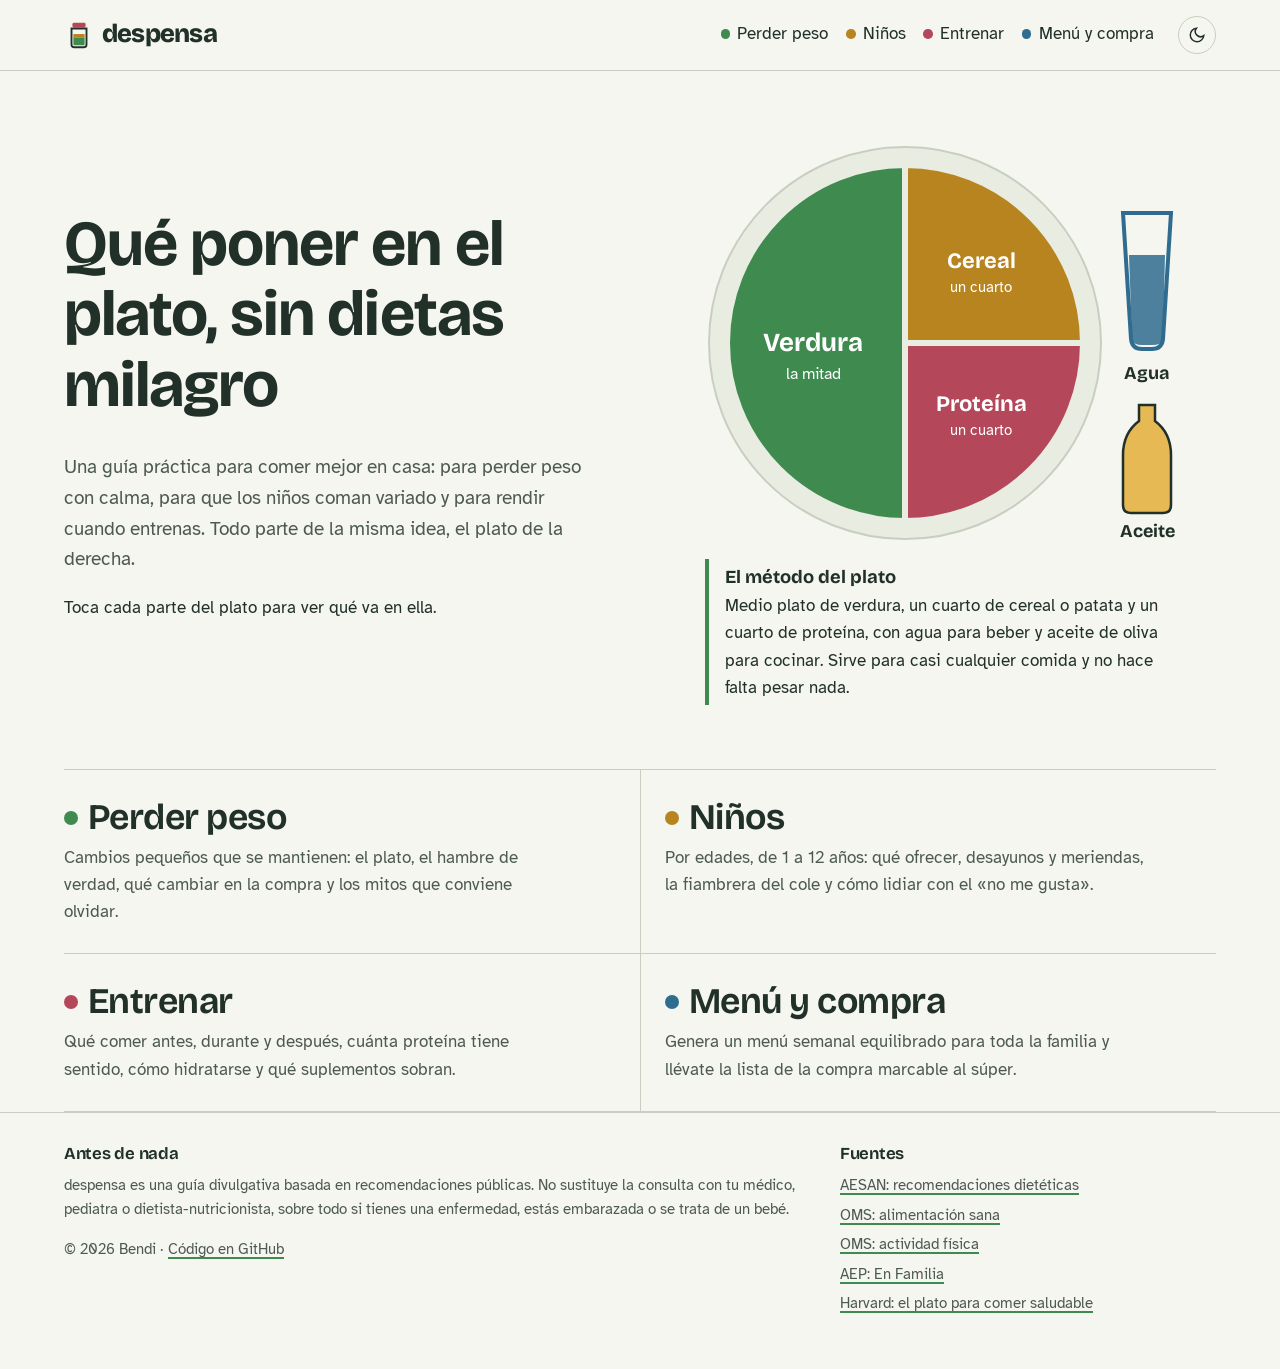
==== index.html @ 2ad475be "Primera versión de despensa Web estática de alimentación para la familia: portada con el método del " ====
<!doctype html>
<html lang="es">
<head>
  <meta charset="utf-8">
  <meta name="viewport" content="width=device-width, initial-scale=1">
  <title>despensa · comer bien en casa</title>
  <meta name="description" content="Guía práctica de alimentación para toda la familia: perder peso sin dietas milagro, comer bien de pequeños y rendir entrenando.">
  <link rel="icon" href="img/tarro.svg" type="image/svg+xml">
  <link rel="preconnect" href="https://fonts.googleapis.com">
  <link rel="preconnect" href="https://fonts.gstatic.com" crossorigin>
  <link href="https://fonts.googleapis.com/css2?family=Atkinson+Hyperlegible:wght@400;700&family=Bricolage+Grotesque:opsz,wght@12..96,500..800&display=swap" rel="stylesheet">
  <link rel="stylesheet" href="css/estilos.css">
</head>
<body data-pagina="inicio">
  <main id="principal">
    <section class="portada">
      <div class="envoltorio">
        <div>
          <h1>Qué poner en el plato, sin dietas milagro</h1>
          <p class="entradilla">Una guía práctica para comer mejor en casa: para perder peso con calma, para que los niños coman variado y para rendir cuando entrenas. Todo parte de la misma idea, el plato de la derecha.</p>
          <p class="medida">Toca cada parte del plato para ver qué va en ella.</p>
        </div>

        <figure class="plato-figura">
          <svg class="plato" id="plato" viewBox="0 0 480 400" role="group" aria-label="El método del plato. Elige una parte para leer qué incluye.">
            <circle cx="200" cy="200" r="196" fill="var(--papel-2)" stroke="var(--linea)" stroke-width="2"/>
            <g class="trozo" data-parte="verdura" tabindex="0" role="button" aria-label="Media parte: verduras y hortalizas">
              <path d="M200 22 A178 178 0 0 0 200 378 L200 200 Z" fill="var(--hortaliza)" stroke="var(--papel-2)" stroke-width="6"/>
              <text x="108" y="208" text-anchor="middle" fill="#fff" font-family="Bricolage Grotesque, sans-serif" font-weight="700" font-size="26">Verdura</text>
              <text x="108" y="236" text-anchor="middle" fill="#fff" font-family="Atkinson Hyperlegible, sans-serif" font-size="16">la mitad</text>
            </g>
            <g class="trozo" data-parte="cereal" tabindex="0" role="button" aria-label="Un cuarto: cereales integrales y tubérculos">
              <path d="M200 200 L200 22 A178 178 0 0 1 378 200 Z" fill="var(--grano)" stroke="var(--papel-2)" stroke-width="6"/>
              <text x="276" y="125" text-anchor="middle" fill="#fff" font-family="Bricolage Grotesque, sans-serif" font-weight="700" font-size="22">Cereal</text>
              <text x="276" y="149" text-anchor="middle" fill="#fff" font-family="Atkinson Hyperlegible, sans-serif" font-size="15">un cuarto</text>
            </g>
            <g class="trozo" data-parte="proteina" tabindex="0" role="button" aria-label="Un cuarto: proteína">
              <path d="M200 200 L378 200 A178 178 0 0 1 200 378 Z" fill="var(--proteina)" stroke="var(--papel-2)" stroke-width="6"/>
              <text x="276" y="268" text-anchor="middle" fill="#fff" font-family="Bricolage Grotesque, sans-serif" font-weight="700" font-size="22">Proteína</text>
              <text x="276" y="292" text-anchor="middle" fill="#fff" font-family="Atkinson Hyperlegible, sans-serif" font-size="15">un cuarto</text>
            </g>
            <g class="trozo" data-parte="agua" tabindex="0" role="button" aria-label="Para beber: agua">
              <path d="M418 70 L466 70 L458 196 Q457 206 447 206 L437 206 Q427 206 426 196 Z" fill="var(--papel)" stroke="var(--azulejo)" stroke-width="4"/>
              <path d="M424 112 L460 112 L458 196 Q457 202 447 202 L437 202 Q428 202 427 196 Z" fill="var(--azulejo)" opacity="0.85"/>
              <text x="442" y="236" text-anchor="middle" fill="var(--tinta)" font-family="Bricolage Grotesque, sans-serif" font-weight="700" font-size="18">Agua</text>
            </g>
            <g class="trozo" data-parte="aceite" tabindex="0" role="button" aria-label="Para cocinar y aliñar: aceite de oliva">
              <path d="M434 262 L450 262 L450 278 Q466 290 466 312 L466 362 Q466 370 458 370 L426 370 Q418 370 418 362 L418 312 Q418 290 434 278 Z" fill="var(--grano-claro)" stroke="var(--tinta)" stroke-width="2.5"/>
              <text x="442" y="394" text-anchor="middle" fill="var(--tinta)" font-family="Bricolage Grotesque, sans-serif" font-weight="700" font-size="18">Aceite</text>
            </g>
          </svg>
          <figcaption class="plato-nota" id="plato-nota" aria-live="polite">
            <strong>El método del plato</strong>
            Medio plato de verdura, un cuarto de cereal o patata y un cuarto de proteína, con agua para beber y aceite de oliva para cocinar. Sirve para casi cualquier comida y no hace falta pesar nada.
          </figcaption>
        </figure>
      </div>
    </section>

    <div class="envoltorio">
      <nav class="estantes" aria-label="Secciones de despensa">
        <a class="estante s-peso" href="peso.html">
          <h2>Perder peso</h2>
          <p>Cambios pequeños que se mantienen: el plato, el hambre de verdad, qué cambiar en la compra y los mitos que conviene olvidar.</p>
        </a>
        <a class="estante s-ninos" href="ninos.html">
          <h2>Niños</h2>
          <p>Por edades, de 1 a 12 años: qué ofrecer, desayunos y meriendas, la fiambrera del cole y cómo lidiar con el «no me gusta».</p>
        </a>
        <a class="estante s-entrenar" href="entrenar.html">
          <h2>Entrenar</h2>
          <p>Qué comer antes, durante y después, cuánta proteína tiene sentido, cómo hidratarse y qué suplementos sobran.</p>
        </a>
        <a class="estante s-menu" href="menu.html">
          <h2>Menú y compra</h2>
          <p>Genera un menú semanal equilibrado para toda la familia y llévate la lista de la compra marcable al súper.</p>
        </a>
      </nav>
    </div>
  </main>

  <script src="js/comun.js"></script>
  <script src="js/plato.js"></script>
</body>
</html>
---- css/estilos.css ----
/* despensa — estilos compartidos
   La paleta sale del plato: cada grupo de alimentos tiene su color
   y cada sección de la web hereda uno de ellos. */

:root {
  --papel: #f5f6f0;
  --papel-2: #e9ece1;
  --tinta: #22302a;
  --tinta-suave: #4d5a52;
  --linea: #c9cfc0;

  --hortaliza: #3e8a4f;   /* verduras y fruta · perder peso */
  --grano: #b7841f;       /* cereales · niños */
  --grano-claro: #e6b955;
  --proteina: #b5475a;    /* proteína · entrenar */
  --azulejo: #2f6c8f;     /* agua · menús */

  --seccion: var(--hortaliza);

  --fuente-titulo: "Bricolage Grotesque", "Trebuchet MS", sans-serif;
  --fuente-texto: "Atkinson Hyperlegible", Verdana, sans-serif;

  --ancho: 72rem;
  --medida: 38rem;
  --radio: 14px;
  color-scheme: light;
}

@media (prefers-color-scheme: dark) {
  :root:not([data-theme="light"]) {
    --papel: #161c18;
    --papel-2: #202822;
    --tinta: #e8ece4;
    --tinta-suave: #aab5ac;
    --linea: #39443c;
    --hortaliza: #6cbf7d;
    --grano: #e2b24e;
    --grano-claro: #f0cf82;
    --proteina: #e07b8c;
    --azulejo: #6fa8cc;
    color-scheme: dark;
  }
}
:root[data-theme="dark"] {
  --papel: #161c18;
  --papel-2: #202822;
  --tinta: #e8ece4;
  --tinta-suave: #aab5ac;
  --linea: #39443c;
  --hortaliza: #6cbf7d;
  --grano: #e2b24e;
  --grano-claro: #f0cf82;
  --proteina: #e07b8c;
  --azulejo: #6fa8cc;
  color-scheme: dark;
}

.s-peso { --seccion: var(--hortaliza); }
.s-ninos { --seccion: var(--grano); }
.s-entrenar { --seccion: var(--proteina); }
.s-menu { --seccion: var(--azulejo); }

*, *::before, *::after { box-sizing: border-box; }

html { -webkit-text-size-adjust: 100%; }

body {
  margin: 0;
  background: var(--papel);
  color: var(--tinta);
  font-family: var(--fuente-texto);
  font-size: 1.0625rem;
  line-height: 1.6;
}

img, svg { max-width: 100%; display: block; }

a { color: inherit; text-decoration-color: var(--seccion); text-decoration-thickness: 2px; text-underline-offset: 3px; }
a:hover { color: var(--seccion); }

:focus-visible { outline: 3px solid var(--azulejo); outline-offset: 3px; border-radius: 4px; }

h1, h2, h3 {
  font-family: var(--fuente-titulo);
  line-height: 1.1;
  letter-spacing: -0.015em;
  margin: 0 0 0.5em;
}
h1 { font-size: clamp(2.3rem, 6vw, 4rem); font-weight: 700; }
h2 { font-size: clamp(1.6rem, 3.4vw, 2.25rem); font-weight: 650; margin-top: 2.5rem; }
h3 { font-size: 1.25rem; font-weight: 650; margin-top: 1.75rem; }

p, ul, ol { margin: 0 0 1em; }
li { margin-bottom: 0.35em; }

.envoltorio { width: min(100% - 32px, var(--ancho)); margin-inline: auto; }
.medida { max-width: var(--medida); }

.saltar {
  position: absolute; left: -999px; top: 0;
  background: var(--tinta); color: var(--papel); padding: 0.5rem 1rem; z-index: 10;
}
.saltar:focus { left: 1rem; top: 1rem; }

/* Cabecera */
.cabecera { border-bottom: 1px solid var(--linea); }
.cabecera .envoltorio {
  display: flex; flex-wrap: wrap; align-items: center; gap: 0.75rem 1.5rem;
  padding-block: 0.9rem;
}
.marca {
  font-family: var(--fuente-titulo); font-weight: 800; font-size: 1.6rem;
  text-decoration: none; display: flex; align-items: center; gap: 0.5rem; letter-spacing: -0.03em;
}
.marca:hover { color: var(--tinta); }
.marca svg { width: 30px; height: 30px; }
.nav { display: flex; flex-wrap: wrap; gap: 0.25rem 1.1rem; margin-left: auto; }
.nav a {
  text-decoration: none; display: inline-flex; align-items: center; gap: 0.45rem;
  padding: 0.3rem 0; border-bottom: 2px solid transparent;
}
.nav a::before {
  content: ""; width: 0.6rem; height: 0.6rem; border-radius: 50%; background: var(--seccion);
}
.nav a[aria-current="page"] { border-bottom-color: var(--seccion); font-weight: 700; }
.nav a:hover { color: var(--tinta); border-bottom-color: var(--seccion); }

.tema {
  background: none; border: 1px solid var(--linea); color: var(--tinta);
  border-radius: 999px; width: 2.4rem; height: 2.4rem; cursor: pointer;
  display: grid; place-items: center;
}
.tema svg { width: 18px; height: 18px; }

/* Portada */
.portada { padding-block: clamp(2rem, 6vw, 4.5rem) 2rem; }
.portada .envoltorio {
  display: grid; gap: 2.5rem; align-items: center;
  grid-template-columns: minmax(0, 1.05fr) minmax(0, 1fr);
}
.portada h1 { max-width: 13ch; }
.entradilla { font-size: 1.2rem; color: var(--tinta-suave); max-width: 34rem; }

.plato-figura { margin: 0; }
.plato { width: 100%; max-width: 30rem; margin-inline: auto; }
.plato .trozo { cursor: pointer; transition: transform 0.25s ease, opacity 0.25s; transform-origin: 200px 200px; }
.plato .trozo:focus { outline: none; }
.plato .trozo:focus-visible path { stroke: var(--tinta); stroke-width: 4; }
.plato[data-activo] .trozo { opacity: 0.45; }
.plato[data-activo] .trozo.activo { opacity: 1; transform: scale(1.03); }
.plato-nota {
  min-height: 5.5rem; max-width: 30rem; margin: 1rem auto 0;
  border-left: 4px solid var(--seccion); padding: 0.25rem 0 0.25rem 1rem;
}
.plato-nota strong { font-family: var(--fuente-titulo); font-size: 1.15rem; display: block; }

/* Secciones de la portada */
.estantes {
  display: grid; gap: 0; grid-template-columns: repeat(2, minmax(0, 1fr));
  border-top: 1px solid var(--linea); margin-top: 2rem;
}
.estante {
  padding: 1.75rem 1.5rem 1.75rem 0; border-bottom: 1px solid var(--linea);
  text-decoration: none; display: block;
}
.estante:nth-child(even) { padding-left: 1.5rem; border-left: 1px solid var(--linea); }
.estante h2 { margin: 0 0 0.4rem; display: flex; align-items: center; gap: 0.6rem; }
.estante h2::before { content: ""; width: 0.9rem; height: 0.9rem; border-radius: 50%; background: var(--seccion); flex: none; }
.estante p { color: var(--tinta-suave); margin: 0; max-width: 30rem; }
.estante:hover h2 { color: var(--seccion); }
.estante:hover { color: var(--tinta); }

/* Páginas de sección */
.cabecera-seccion { padding-block: clamp(2rem, 5vw, 3.5rem) 1.5rem; border-bottom: 6px solid var(--seccion); }
.cabecera-seccion h1 { max-width: 16ch; }

.cuerpo { display: grid; grid-template-columns: 13rem minmax(0, 1fr); gap: 3rem; padding-block: 2rem 4rem; }
.indice { position: sticky; top: 1rem; align-self: start; font-size: 0.95rem; }
.indice p { font-weight: 700; margin-bottom: 0.5rem; }
.indice ol { list-style: none; padding: 0; margin: 0; border-left: 2px solid var(--linea); }
.indice li { margin: 0; }
.indice a { display: block; padding: 0.3rem 0 0.3rem 0.9rem; text-decoration: none; color: var(--tinta-suave); }
.indice a:hover { color: var(--seccion); }
.contenido > section:first-child h2 { margin-top: 0; }
.contenido section { scroll-margin-top: 1rem; max-width: 44rem; }

.aviso {
  background: var(--papel-2); border-radius: var(--radio); padding: 1rem 1.25rem; margin: 1.5rem 0;
}
.aviso p:last-child { margin-bottom: 0; }

.pares { display: grid; grid-template-columns: repeat(auto-fit, minmax(15rem, 1fr)); gap: 1rem; margin: 1rem 0 1.5rem; }
.par { border: 1px solid var(--linea); border-radius: var(--radio); padding: 1rem 1.1rem; }
.par h3 { margin-top: 0; font-size: 1.05rem; }
.par p, .par ul { margin-bottom: 0; }
.par ul { padding-left: 1.1rem; }

.cambio { list-style: none; padding: 0; }
.cambio li {
  display: grid; grid-template-columns: 1fr auto 1fr; gap: 0.75rem; align-items: center;
  padding: 0.6rem 0; border-bottom: 1px dashed var(--linea); margin: 0;
}
.cambio .flecha { color: var(--seccion); font-weight: 700; }
.cambio .por { font-weight: 700; }

table { border-collapse: collapse; width: 100%; margin: 1rem 0 1.5rem; font-size: 0.97rem; }
th, td { text-align: left; padding: 0.55rem 0.6rem; border-bottom: 1px solid var(--linea); vertical-align: top; }
th { font-family: var(--fuente-titulo); font-weight: 650; }
.tabla-scroll { overflow-x: auto; }

/* Escala del hambre */
.hambre { display: grid; grid-template-columns: repeat(10, 1fr); gap: 3px; margin: 1rem 0 0.5rem; }
.hambre button {
  border: 0; border-radius: 6px; height: 2.75rem; cursor: pointer; font: inherit; font-weight: 700;
  color: #fff; background: hsl(calc(var(--n) * 12), 45%, 42%);
}
.hambre button[aria-pressed="true"] { outline: 3px solid var(--tinta); outline-offset: 2px; }
.hambre-texto { min-height: 3.5rem; }

/* Pestañas por edad */
.pestanas { display: flex; flex-wrap: wrap; gap: 0.5rem; margin: 1rem 0; }
.pestanas button {
  font: inherit; cursor: pointer; padding: 0.45rem 1rem; border-radius: 999px;
  border: 2px solid var(--seccion); background: transparent; color: var(--tinta);
}
.pestanas button[aria-selected="true"] { background: var(--seccion); color: var(--papel); font-weight: 700; }

/* Menú semanal */
.controles { display: flex; flex-wrap: wrap; gap: 0.75rem 1.25rem; align-items: center; margin: 1rem 0 1.5rem; }
.boton {
  font: inherit; font-weight: 700; cursor: pointer; border-radius: 999px; padding: 0.6rem 1.3rem;
  border: 2px solid var(--seccion); background: var(--seccion); color: var(--papel);
}
.boton.secundario { background: transparent; color: var(--tinta); }
.boton:hover { filter: brightness(1.08); }
.controles label { display: inline-flex; align-items: center; gap: 0.4rem; cursor: pointer; }
.controles input { accent-color: var(--seccion); width: 1.1rem; height: 1.1rem; }

.semana { display: grid; grid-template-columns: repeat(auto-fill, minmax(12.5rem, 1fr)); gap: 1rem; }
.dia { border: 1px solid var(--linea); border-radius: var(--radio); padding: 1rem; background: var(--papel); }
.dia h3 { margin: 0 0 0.6rem; font-size: 1.1rem; }
.dia dl { margin: 0; }
.dia dt { font-size: 0.85rem; color: var(--tinta-suave); }
.dia dd { margin: 0 0 0.6rem; display: flex; gap: 0.4rem; align-items: baseline; }
.dia dd::before { content: ""; width: 0.55rem; height: 0.55rem; border-radius: 50%; flex: none; background: var(--g, var(--linea)); transform: translateY(-1px); }
.g-legumbre { --g: var(--grano); }
.g-pescado { --g: var(--azulejo); }
.g-huevo { --g: var(--grano-claro); }
.g-carne { --g: var(--proteina); }
.g-verdura { --g: var(--hortaliza); }

.recuento { display: flex; flex-wrap: wrap; gap: 0.5rem 1.5rem; margin: 1.25rem 0 0; font-size: 0.95rem; padding: 0; list-style: none; }
.recuento li { display: flex; align-items: center; gap: 0.4rem; margin: 0; }
.recuento li::before { content: ""; width: 0.6rem; height: 0.6rem; border-radius: 50%; background: var(--g); }

.compra { columns: 2 14rem; column-gap: 2rem; list-style: none; padding: 0; }
.compra li { break-inside: avoid; margin: 0 0 0.35rem; }
.compra label { display: flex; gap: 0.55rem; align-items: baseline; cursor: pointer; }
.compra input { accent-color: var(--seccion); width: 1.05rem; height: 1.05rem; flex: none; transform: translateY(2px); }
.compra input:checked + span { text-decoration: line-through; color: var(--tinta-suave); }
.compra .grupo { font-family: var(--fuente-titulo); font-weight: 650; margin-top: 0.8rem; }

/* Pie */
.pie { border-top: 1px solid var(--linea); padding-block: 2rem 3rem; color: var(--tinta-suave); font-size: 0.95rem; }
.pie .envoltorio { display: grid; gap: 1.5rem; grid-template-columns: minmax(0, 2fr) minmax(0, 1fr); }
.pie ul { list-style: none; padding: 0; margin: 0; }
.pie h2 { font-size: 1.05rem; margin: 0 0 0.6rem; color: var(--tinta); }

@media (max-width: 52rem) {
  .portada .envoltorio { grid-template-columns: 1fr; }
  .plato-figura { order: -1; }
  .plato { max-width: 20rem; }
  .estantes { grid-template-columns: 1fr; }
  .estante, .estante:nth-child(even) { padding-left: 0; border-left: 0; padding-right: 0; }
  .cuerpo { grid-template-columns: 1fr; gap: 1rem; }
  .indice { position: static; }
  .pie .envoltorio { grid-template-columns: 1fr; }
  .nav { margin-left: 0; width: 100%; order: 3; }
  .cabecera .tema { margin-left: auto; }
}

@media (prefers-reduced-motion: reduce) {
  *, *::before, *::after { transition: none !important; animation: none !important; scroll-behavior: auto !important; }
}

@media print {
  .cabecera, .pie, .indice, .controles, .tema { display: none; }
  .cuerpo { display: block; }
  body { background: #fff; color: #000; }
}

.sr { position: absolute; width: 1px; height: 1px; overflow: hidden; clip: rect(0 0 0 0); white-space: nowrap; }
.cambiar {
  font: inherit; font-size: 0.82rem; background: none; border: 0; padding: 0 0.15rem; margin-left: 0.15rem;
  color: var(--seccion); text-decoration: underline; text-underline-offset: 2px; cursor: pointer;
}
.cambiar:hover { color: var(--tinta); }
@media print {
  .cambiar, #desmarcar { display: none; }
  .semana { grid-template-columns: repeat(4, 1fr); }
  .dia { break-inside: avoid; }
}
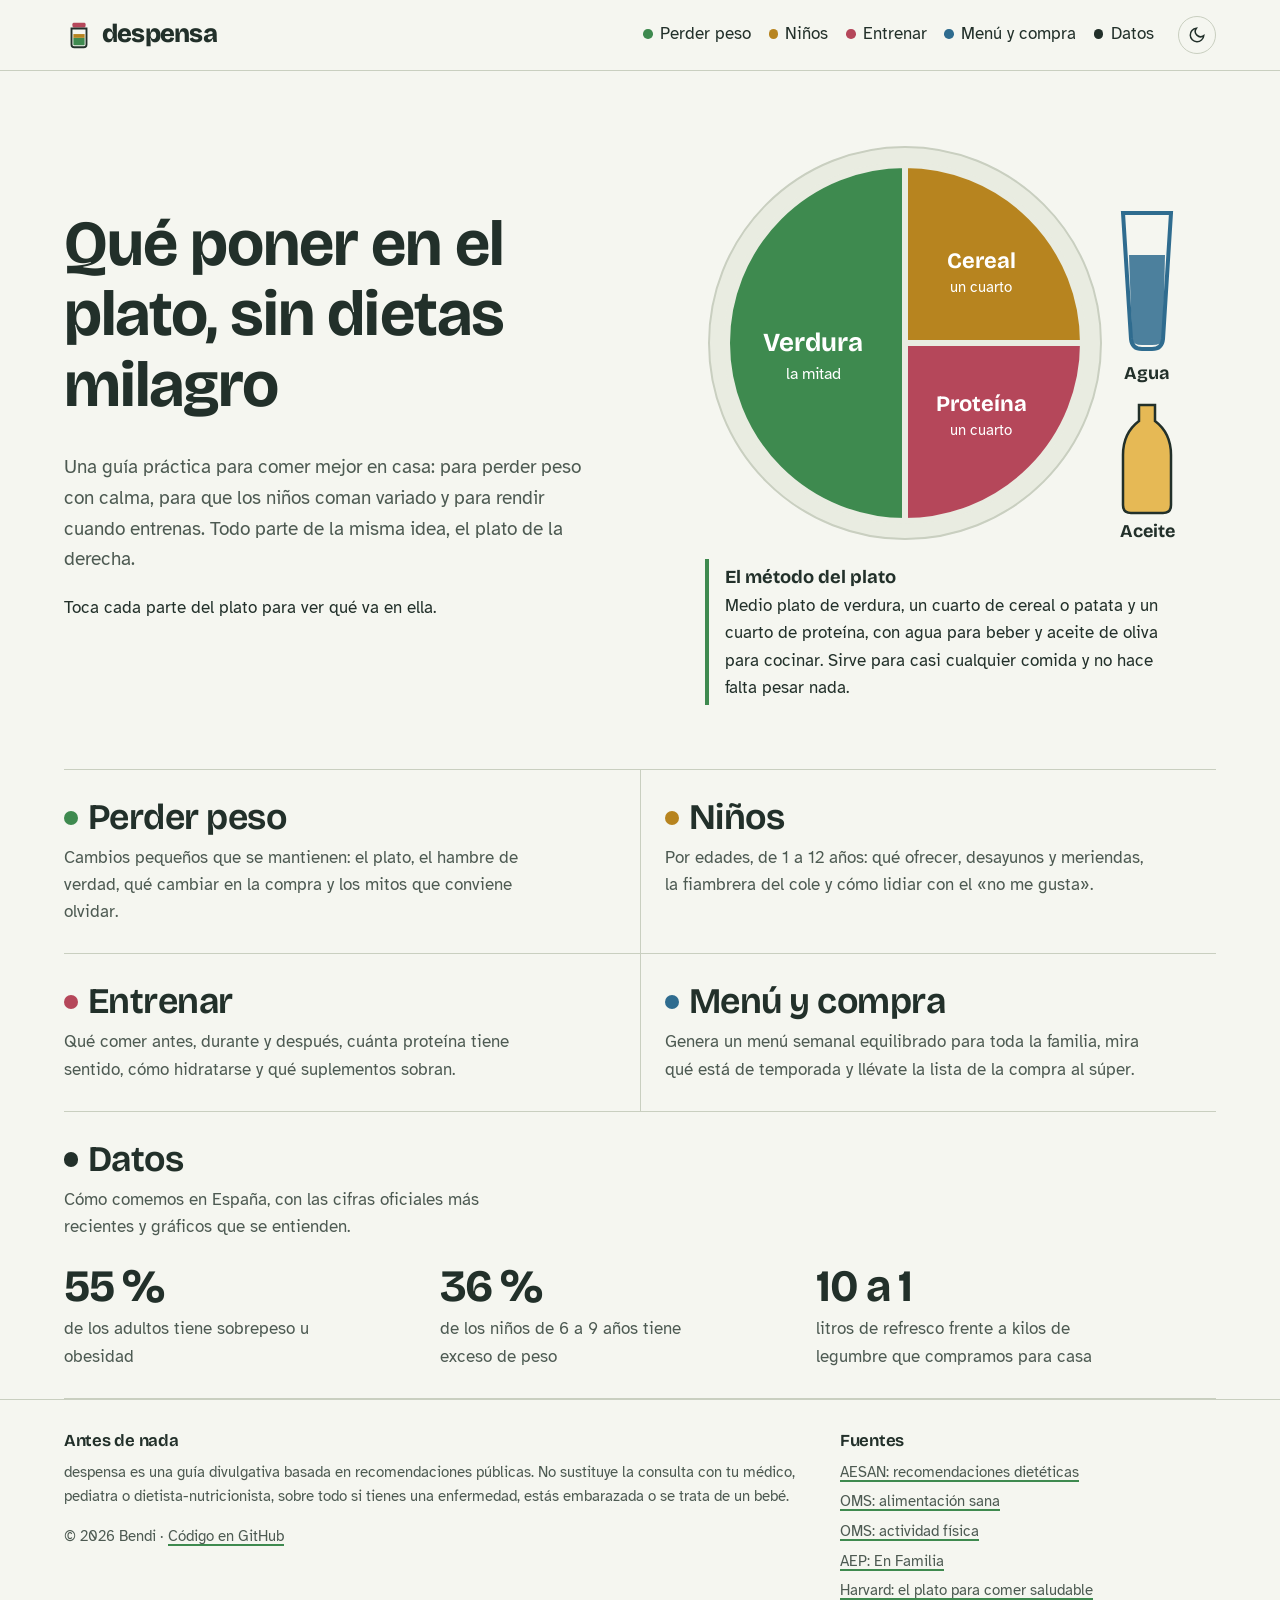
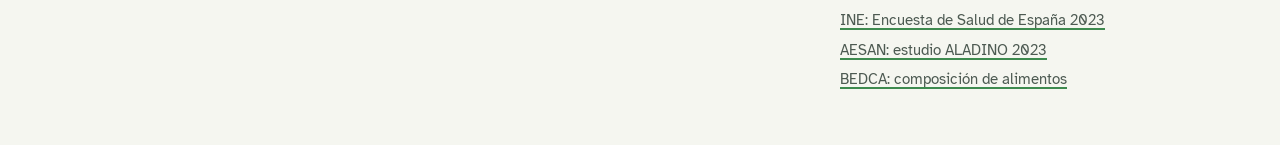
==== commit a5aadf88: "Datos oficiales, gráficos y mejoras de acabado - Nueva página de datos con cifras de la Encuesta de " ====
--- a/index.html
+++ b/index.html
@@ -5,6 +5,19 @@
   <meta name="viewport" content="width=device-width, initial-scale=1">
   <title>despensa · comer bien en casa</title>
   <meta name="description" content="Guía práctica de alimentación para toda la familia: perder peso sin dietas milagro, comer bien de pequeños y rendir entrenando.">
+  <meta name="theme-color" content="#f5f6f0" media="(prefers-color-scheme: light)">
+  <meta name="theme-color" content="#161c18" media="(prefers-color-scheme: dark)">
+  <link rel="canonical" href="https://serbenda.github.io/despensa/">
+  <meta property="og:type" content="website">
+  <meta property="og:locale" content="es_ES">
+  <meta property="og:site_name" content="despensa">
+  <meta property="og:title" content="despensa · comer bien en casa">
+  <meta property="og:description" content="Guía práctica de alimentación para toda la familia: perder peso sin dietas milagro, comer bien de pequeños y rendir entrenando.">
+  <meta property="og:url" content="https://serbenda.github.io/despensa/">
+  <meta property="og:image" content="https://serbenda.github.io/despensa/img/social.png">
+  <meta property="og:image:width" content="1200">
+  <meta property="og:image:height" content="630">
+  <meta name="twitter:card" content="summary_large_image">
   <link rel="icon" href="img/tarro.svg" type="image/svg+xml">
   <link rel="preconnect" href="https://fonts.googleapis.com">
   <link rel="preconnect" href="https://fonts.gstatic.com" crossorigin>
@@ -26,18 +39,18 @@
             <circle cx="200" cy="200" r="196" fill="var(--papel-2)" stroke="var(--linea)" stroke-width="2"/>
             <g class="trozo" data-parte="verdura" tabindex="0" role="button" aria-label="Media parte: verduras y hortalizas">
               <path d="M200 22 A178 178 0 0 0 200 378 L200 200 Z" fill="var(--hortaliza)" stroke="var(--papel-2)" stroke-width="6"/>
-              <text x="108" y="208" text-anchor="middle" fill="#fff" font-family="Bricolage Grotesque, sans-serif" font-weight="700" font-size="26">Verdura</text>
-              <text x="108" y="236" text-anchor="middle" fill="#fff" font-family="Atkinson Hyperlegible, sans-serif" font-size="16">la mitad</text>
+              <text x="108" y="208" text-anchor="middle" fill="var(--sobre-color)" font-family="Bricolage Grotesque, sans-serif" font-weight="700" font-size="26">Verdura</text>
+              <text x="108" y="236" text-anchor="middle" fill="var(--sobre-color)" font-family="Atkinson Hyperlegible, sans-serif" font-size="16">la mitad</text>
             </g>
             <g class="trozo" data-parte="cereal" tabindex="0" role="button" aria-label="Un cuarto: cereales integrales y tubérculos">
               <path d="M200 200 L200 22 A178 178 0 0 1 378 200 Z" fill="var(--grano)" stroke="var(--papel-2)" stroke-width="6"/>
-              <text x="276" y="125" text-anchor="middle" fill="#fff" font-family="Bricolage Grotesque, sans-serif" font-weight="700" font-size="22">Cereal</text>
-              <text x="276" y="149" text-anchor="middle" fill="#fff" font-family="Atkinson Hyperlegible, sans-serif" font-size="15">un cuarto</text>
+              <text x="276" y="125" text-anchor="middle" fill="var(--sobre-color)" font-family="Bricolage Grotesque, sans-serif" font-weight="700" font-size="22">Cereal</text>
+              <text x="276" y="149" text-anchor="middle" fill="var(--sobre-color)" font-family="Atkinson Hyperlegible, sans-serif" font-size="15">un cuarto</text>
             </g>
             <g class="trozo" data-parte="proteina" tabindex="0" role="button" aria-label="Un cuarto: proteína">
               <path d="M200 200 L378 200 A178 178 0 0 1 200 378 Z" fill="var(--proteina)" stroke="var(--papel-2)" stroke-width="6"/>
-              <text x="276" y="268" text-anchor="middle" fill="#fff" font-family="Bricolage Grotesque, sans-serif" font-weight="700" font-size="22">Proteína</text>
-              <text x="276" y="292" text-anchor="middle" fill="#fff" font-family="Atkinson Hyperlegible, sans-serif" font-size="15">un cuarto</text>
+              <text x="276" y="268" text-anchor="middle" fill="var(--sobre-color)" font-family="Bricolage Grotesque, sans-serif" font-weight="700" font-size="22">Proteína</text>
+              <text x="276" y="292" text-anchor="middle" fill="var(--sobre-color)" font-family="Atkinson Hyperlegible, sans-serif" font-size="15">un cuarto</text>
             </g>
             <g class="trozo" data-parte="agua" tabindex="0" role="button" aria-label="Para beber: agua">
               <path d="M418 70 L466 70 L458 196 Q457 206 447 206 L437 206 Q427 206 426 196 Z" fill="var(--papel)" stroke="var(--azulejo)" stroke-width="4"/>
@@ -73,7 +86,16 @@
         </a>
         <a class="estante s-menu" href="menu.html">
           <h2>Menú y compra</h2>
-          <p>Genera un menú semanal equilibrado para toda la familia y llévate la lista de la compra marcable al súper.</p>
+          <p>Genera un menú semanal equilibrado para toda la familia, mira qué está de temporada y llévate la lista de la compra al súper.</p>
+        </a>
+        <a class="estante ancho s-datos" href="datos.html">
+          <h2>Datos</h2>
+          <p>Cómo comemos en España, con las cifras oficiales más recientes y gráficos que se entienden.</p>
+          <div class="cifras">
+            <div class="cifra"><b>55 %</b><span>de los adultos tiene sobrepeso u obesidad</span></div>
+            <div class="cifra"><b>36 %</b><span>de los niños de 6 a 9 años tiene exceso de peso</span></div>
+            <div class="cifra"><b>10 a 1</b><span>litros de refresco frente a kilos de legumbre que compramos para casa</span></div>
+          </div>
         </a>
       </nav>
     </div>
--- a/css/estilos.css
+++ b/css/estilos.css
@@ -16,6 +16,9 @@
   --azulejo: #2f6c8f;     /* agua · menús */
 
   --seccion: var(--hortaliza);
+  --serie-a: #1f6fa8;
+  --sobre-color: #ffffff;
+  --serie-b: #b5475a;
 
   --fuente-titulo: "Bricolage Grotesque", "Trebuchet MS", sans-serif;
   --fuente-texto: "Atkinson Hyperlegible", Verdana, sans-serif;
@@ -38,6 +41,9 @@
     --grano-claro: #f0cf82;
     --proteina: #e07b8c;
     --azulejo: #6fa8cc;
+    --serie-a: #3a98d8;
+    --serie-b: #d8687a;
+    --sobre-color: #161c18;
     color-scheme: dark;
   }
 }
@@ -52,6 +58,9 @@
   --grano-claro: #f0cf82;
   --proteina: #e07b8c;
   --azulejo: #6fa8cc;
+  --serie-a: #3a98d8;
+  --serie-b: #d8687a;
+  --sobre-color: #161c18;
   color-scheme: dark;
 }
 
@@ -189,7 +198,7 @@
 }
 .aviso p:last-child { margin-bottom: 0; }
 
-.pares { display: grid; grid-template-columns: repeat(auto-fit, minmax(15rem, 1fr)); gap: 1rem; margin: 1rem 0 1.5rem; }
+.pares { display: grid; grid-template-columns: repeat(auto-fit, minmax(13rem, 1fr)); gap: 1rem; margin: 1rem 0 1.5rem; }
 .par { border: 1px solid var(--linea); border-radius: var(--radio); padding: 1rem 1.1rem; }
 .par h3 { margin-top: 0; font-size: 1.05rem; }
 .par p, .par ul { margin-bottom: 0; }
@@ -206,7 +215,7 @@
 table { border-collapse: collapse; width: 100%; margin: 1rem 0 1.5rem; font-size: 0.97rem; }
 th, td { text-align: left; padding: 0.55rem 0.6rem; border-bottom: 1px solid var(--linea); vertical-align: top; }
 th { font-family: var(--fuente-titulo); font-weight: 650; }
-.tabla-scroll { overflow-x: auto; }
+.tabla-scroll { overflow-x: auto; position: relative; }
 
 /* Escala del hambre */
 .hambre { display: grid; grid-template-columns: repeat(10, 1fr); gap: 3px; margin: 1rem 0 0.5rem; }
@@ -249,16 +258,25 @@
 .g-carne { --g: var(--proteina); }
 .g-verdura { --g: var(--hortaliza); }
 
-.recuento { display: flex; flex-wrap: wrap; gap: 0.5rem 1.5rem; margin: 1.25rem 0 0; font-size: 0.95rem; padding: 0; list-style: none; }
-.recuento li { display: flex; align-items: center; gap: 0.4rem; margin: 0; }
-.recuento li::before { content: ""; width: 0.6rem; height: 0.6rem; border-radius: 50%; background: var(--g); }
+.recuento { margin: 1.5rem 0 0; padding: 0; list-style: none; max-width: 46rem; border-top: 1px solid var(--linea); }
+.recuento li {
+  display: grid; grid-template-columns: 6.5rem 9rem 5rem 1fr; gap: 0.3rem 1rem; align-items: center;
+  margin: 0; padding: 0.55rem 0; border-bottom: 1px solid var(--linea); font-size: 0.95rem;
+}
+.r-nombre { font-weight: 700; }
+.r-puntos { display: flex; gap: 4px; }
+.r-puntos i { width: 14px; height: 14px; border-radius: 50%; background: var(--g); display: inline-block; }
+.r-meta { color: var(--tinta-suave); }
+@media (max-width: 40rem) { .recuento li { grid-template-columns: 6rem 1fr auto; } .r-meta { grid-column: 1 / -1; } }
 
 .compra { columns: 2 14rem; column-gap: 2rem; list-style: none; padding: 0; }
 .compra li { break-inside: avoid; margin: 0 0 0.35rem; }
 .compra label { display: flex; gap: 0.55rem; align-items: baseline; cursor: pointer; }
 .compra input { accent-color: var(--seccion); width: 1.05rem; height: 1.05rem; flex: none; transform: translateY(2px); }
 .compra input:checked + span { text-decoration: line-through; color: var(--tinta-suave); }
-.compra .grupo { font-family: var(--fuente-titulo); font-weight: 650; margin-top: 0.8rem; }
+.compra .grupo { font-family: var(--fuente-titulo); font-weight: 650; margin: 0 0 0.4rem; }
+.compra .bloque { break-inside: avoid; margin: 0 0 1.1rem; }
+.compra ul { list-style: none; padding: 0; margin: 0; }
 
 /* Pie */
 .pie { border-top: 1px solid var(--linea); padding-block: 2rem 3rem; color: var(--tinta-suave); font-size: 0.95rem; }
@@ -300,3 +318,119 @@
   .semana { grid-template-columns: repeat(4, 1fr); }
   .dia { break-inside: avoid; }
 }
+
+/* ---------- Gráficos ---------- */
+.s-datos { --seccion: var(--tinta); }
+.grafico { margin: 2rem 0 2.5rem; max-width: 46rem; }
+.grafico-titulo { margin: 0 0 0.25rem; font-size: 1.2rem; }
+.grafico-sub { color: var(--tinta-suave); margin: 0 0 0.9rem; font-size: 0.97rem; }
+.grafico-lienzo { position: relative; }
+.grafico-lienzo svg { width: 100%; height: auto; overflow: visible; }
+.grafico-leyenda { display: flex; flex-wrap: wrap; gap: 0.3rem 1.2rem; font-size: 0.92rem; margin-bottom: 0.4rem; }
+.grafico-leyenda:empty { display: none; }
+.grafico-leyenda span, .tip-fila { display: inline-flex; align-items: center; gap: 0.4rem; }
+.grafico-leyenda i, .tip-fila i { width: 0.75rem; height: 0.75rem; border-radius: 3px; display: inline-block; }
+.tip-fila { display: flex; }
+.g-etiqueta { fill: var(--tinta); font-size: 14px; font-family: var(--fuente-texto); }
+.g-valor { fill: var(--tinta); font-size: 14px; font-weight: 700; font-family: var(--fuente-texto); }
+.g-tick, .g-nota { fill: var(--tinta-suave); font-size: 12.5px; font-family: var(--fuente-texto); }
+.g-eje { stroke: var(--tinta-suave); stroke-width: 1; }
+.g-rejilla { stroke: var(--linea); stroke-width: 1; }
+.g-referencia { stroke: var(--tinta); stroke-width: 1.5; stroke-dasharray: 4 3; }
+.g-guia { stroke: var(--tinta-suave); stroke-width: 1; }
+.g-linea { fill: none; stroke-width: 2.5; stroke-linejoin: round; stroke-linecap: round; }
+.g-punto { stroke: var(--papel); stroke-width: 2; }
+.g-golpe { fill: transparent; }
+.g-golpe:focus { outline: none; }
+.g-marca:focus { outline: none; }
+.g-marca:focus .g-golpe, .g-marca:hover .g-golpe { fill: var(--papel-2); }
+.g-marca:focus-visible .g-etiqueta { text-decoration: underline; }
+.g-barra { transition: opacity 0.15s; }
+.grafico-tip {
+  position: absolute; z-index: 5; pointer-events: none; max-width: 16rem;
+  background: var(--tinta); color: var(--papel); border-radius: 8px; padding: 0.45rem 0.7rem;
+  font-size: 0.88rem; line-height: 1.4; box-shadow: 0 4px 14px rgba(0,0,0,.18);
+}
+.grafico-tip strong { display: block; }
+.grafico-tip span { opacity: 0.85; }
+.grafico-tabla { margin-top: 0.6rem; font-size: 0.93rem; }
+.grafico-tabla summary { cursor: pointer; color: var(--tinta-suave); width: fit-content; }
+.grafico-tabla table { margin: 0.5rem 0 0; }
+.grafico-tabla th[scope="row"] { font-family: var(--fuente-texto); font-weight: 400; }
+.grafico-fuente { font-size: 0.85rem; color: var(--tinta-suave); margin: 0.4rem 0 0; }
+
+/* Terrones de azúcar */
+.terrones { list-style: none; padding: 0; margin: 0; }
+.terrones li {
+  display: grid; grid-template-columns: minmax(9rem, 13rem) 1fr auto; gap: 0.4rem 1rem; align-items: center;
+  padding: 0.55rem 0; border-bottom: 1px dashed var(--linea); margin: 0;
+}
+.t-nombre span { color: var(--tinta-suave); font-size: 0.9rem; display: block; }
+.t-cubos { display: flex; flex-wrap: wrap; gap: 3px; }
+.cubo {
+  width: 16px; height: 16px; border-radius: 3px; display: inline-block;
+  background: #fff; border: 1.5px solid var(--tinta-suave);
+  box-shadow: inset -3px -3px 0 rgba(0,0,0,.08);
+}
+.cubo.parcial { background: linear-gradient(90deg, #fff var(--p), transparent var(--p)); border-style: dashed; }
+.t-valor { font-weight: 700; font-size: 0.95rem; white-space: nowrap; }
+.terrones-limite { margin-top: 0.8rem; font-size: 0.95rem; }
+
+/* Cifras grandes */
+.cifras { display: grid; grid-template-columns: repeat(auto-fit, minmax(13rem, 1fr)); gap: 0; margin: 1.5rem 0 1rem; border-top: 1px solid var(--linea); }
+.cifra { padding: 1.25rem 1.25rem 1.25rem 0; border-bottom: 1px solid var(--linea); }
+.cifra b { font-family: var(--fuente-titulo); font-size: clamp(2.6rem, 6vw, 3.6rem); line-height: 1; display: block; letter-spacing: -0.03em; color: var(--tinta); }
+.cifra span { display: block; margin-top: 0.4rem; color: var(--tinta-suave); max-width: 18rem; }
+.cifra small { display: block; font-size: 0.82rem; color: var(--tinta-suave); margin-top: 0.3rem; }
+
+.dato-clave {
+  border-left: 4px solid var(--seccion); padding: 0.2rem 0 0.2rem 1rem; margin: 1.5rem 0;
+}
+.dato-clave b { font-family: var(--fuente-titulo); font-size: 1.6rem; }
+
+@media (max-width: 40rem) {
+  .terrones li { grid-template-columns: 1fr; gap: 0.3rem; }
+}
+@media print {
+  .grafico-tabla[open] summary, .grafico-tip { display: none; }
+}
+
+.multiples { display: grid; grid-template-columns: repeat(3, minmax(0, 1fr)); gap: 0 1.5rem; max-width: 46rem; }
+.multiples .grafico { margin: 1.2rem 0 0.5rem; }
+.multiples .grafico-titulo { font-size: 1.02rem; }
+@media (max-width: 40rem) { .multiples { grid-template-columns: 1fr; } }
+
+.reparto { margin: 0 0 1.5rem; }
+.reparto ol { list-style: none; padding: 0; margin: 0; display: grid; grid-template-columns: repeat(auto-fit, minmax(10rem, 1fr)); gap: 0.6rem; }
+.reparto li { border: 1px solid var(--linea); border-radius: var(--radio); padding: 0.7rem 0.9rem; margin: 0; font-size: 0.95rem; }
+.reparto li span { display: block; font-family: var(--fuente-titulo); font-weight: 650; font-size: 1.02rem; margin-bottom: 0.2rem; color: var(--seccion); }
+
+/* Temporada */
+.meses { display: flex; flex-wrap: wrap; gap: 0.35rem; margin: 1rem 0; }
+.meses button {
+  font: inherit; cursor: pointer; padding: 0.35rem 0.75rem; border-radius: 999px;
+  border: 1.5px solid var(--linea); background: transparent; color: var(--tinta); min-width: 3.2rem;
+}
+.meses button[aria-selected="true"] { background: var(--tinta); border-color: var(--tinta); color: var(--papel); font-weight: 700; }
+.temporada > h3 { margin-top: 0.5rem; }
+.chips, .par ul.chips { list-style: none; padding: 0; margin: 0; display: flex; flex-wrap: wrap; gap: 0.35rem; }
+.chips li { margin: 0; padding: 0.2rem 0.65rem; border-radius: 999px; background: var(--papel-2); font-size: 0.95rem; }
+.calendario-cont { margin-top: 2rem; }
+.calendario { margin: 1rem 0 1.5rem; max-width: 46rem; }
+.calendario figcaption { font-family: var(--fuente-titulo); font-weight: 650; margin-bottom: 0.4rem; }
+.calendario table { margin: 0; font-size: 0.9rem; table-layout: fixed; min-width: 30rem; }
+.calendario th, .calendario td { padding: 0; border-bottom: 2px solid var(--papel); height: 1.7rem; text-align: center; }
+.calendario thead th { font-weight: 400; color: var(--tinta-suave); font-family: var(--fuente-texto); }
+.calendario thead th:first-child, .calendario tbody th { width: 10.5rem; text-align: left; font-family: var(--fuente-texto); font-weight: 400; padding-right: 0.5rem; }
+.calendario abbr { text-decoration: none; }
+.calendario td { border-left: 2px solid var(--papel); background: var(--papel-2); }
+.calendario td.si.c-fruta { background: var(--grano); }
+.calendario td.si.c-verdura { background: var(--hortaliza); }
+.calendario td.hoy { box-shadow: inset 0 0 0 2px var(--tinta); }
+.calendario thead th.hoy { color: var(--tinta); font-weight: 700; }
+@media print { .meses, .calendario-cont { display: none; } }
+
+.estante.ancho { grid-column: 1 / -1; padding-left: 0; border-left: 0; }
+.estante.ancho .cifras { margin: 1rem 0 0; border-top: 0; }
+.estante.ancho .cifra { border-bottom: 0; padding-block: 0.5rem 0; }
+.estante.ancho .cifra b { font-size: clamp(2rem, 4.5vw, 2.8rem); }
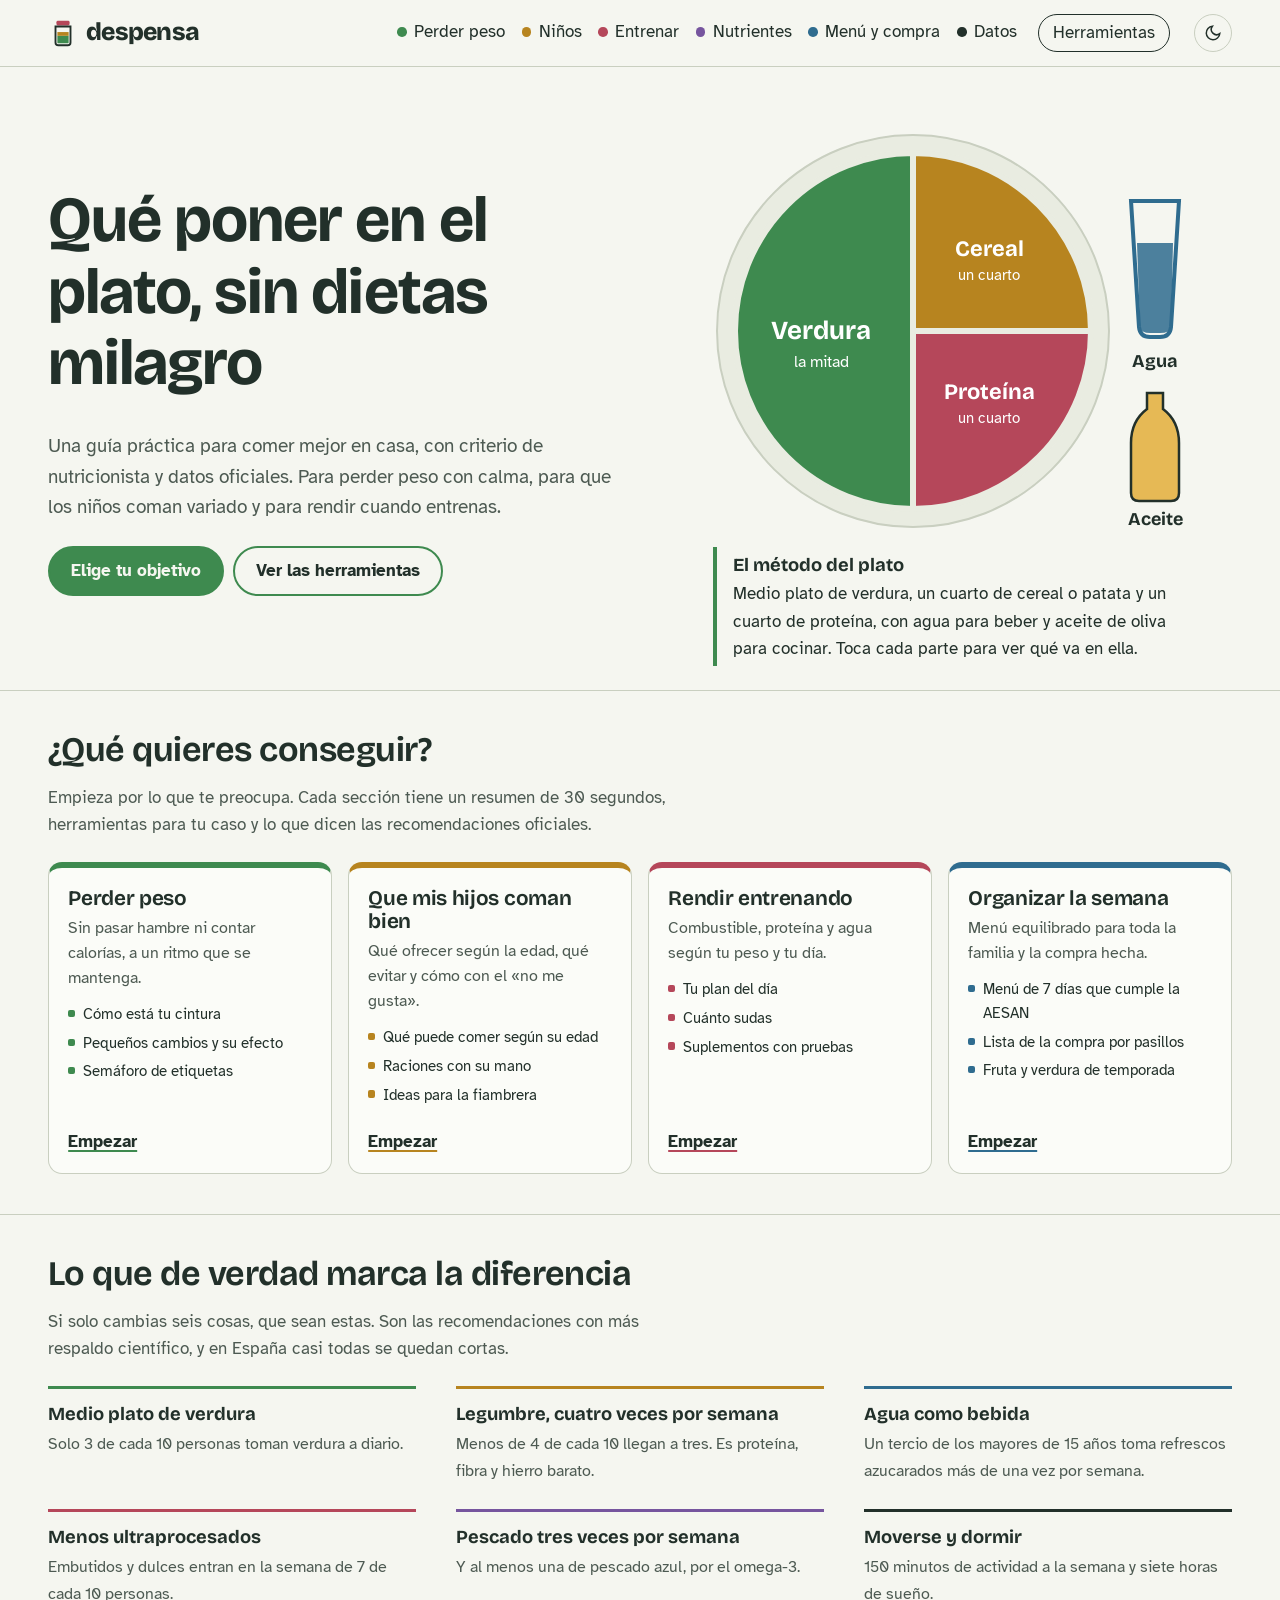
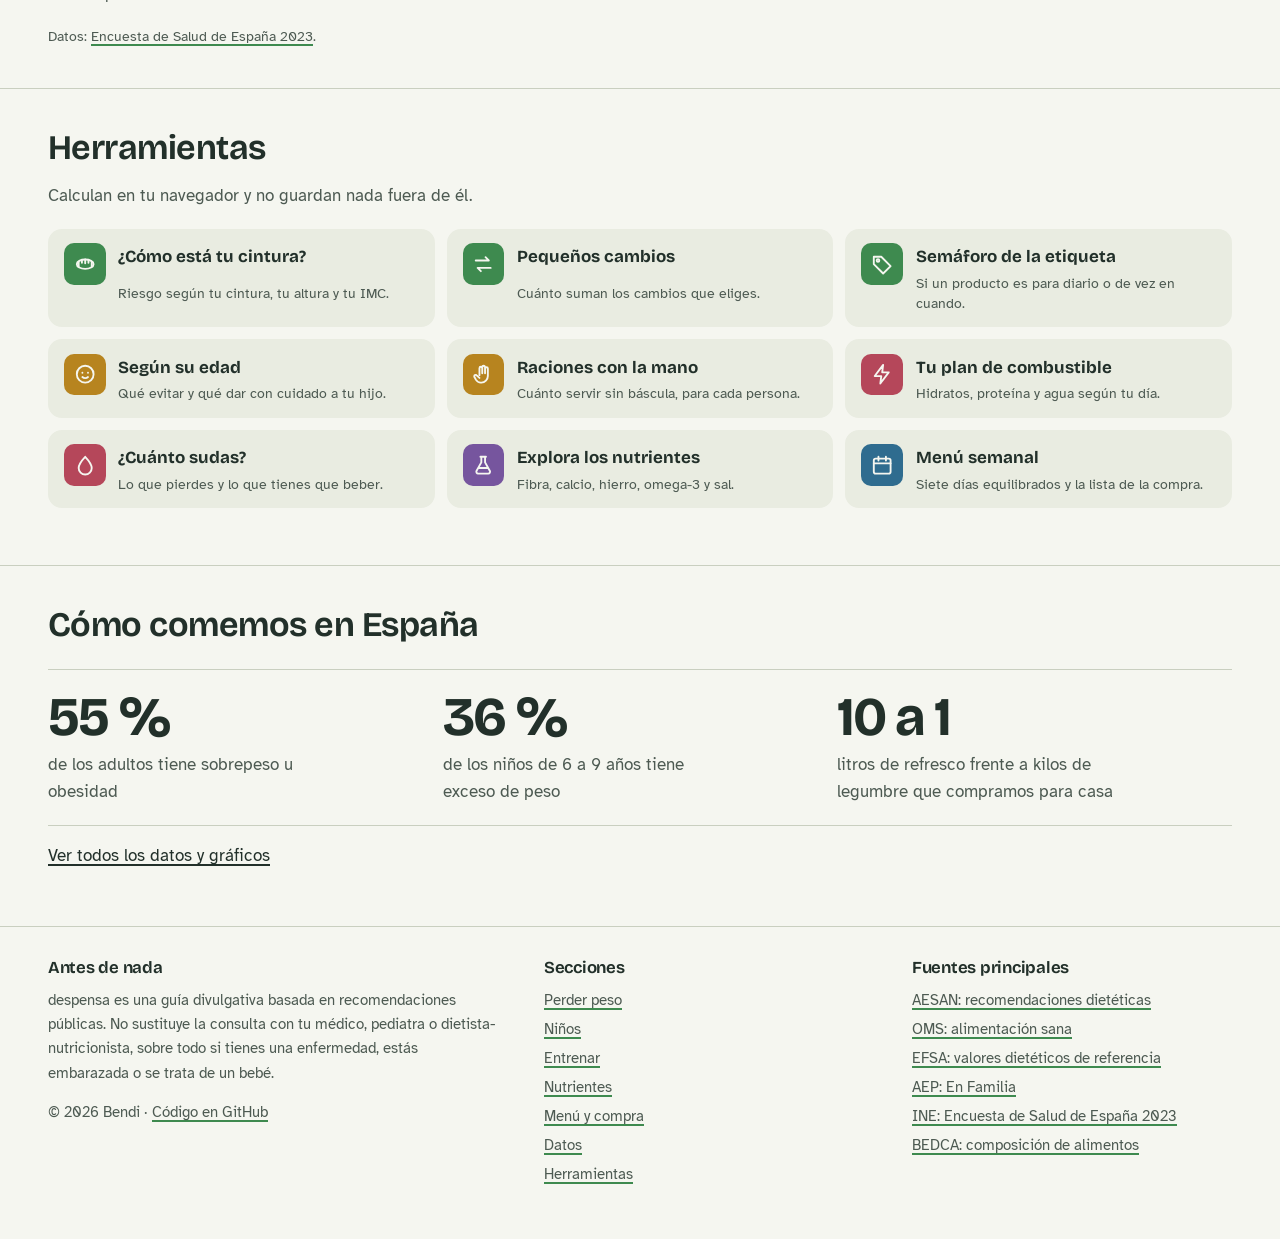
==== commit 62ddf0a0: "Rediseño con herramientas interactivas y contenido ampliado - Sistema de diseño nuevo: resumen de 30" ====
--- a/index.html
+++ b/index.html
@@ -4,7 +4,7 @@
   <meta charset="utf-8">
   <meta name="viewport" content="width=device-width, initial-scale=1">
   <title>despensa · comer bien en casa</title>
-  <meta name="description" content="Guía práctica de alimentación para toda la familia: perder peso sin dietas milagro, comer bien de pequeños y rendir entrenando.">
+  <meta name="description" content="Guía práctica de alimentación para toda la familia: perder peso sin dietas milagro, comer bien de pequeños y rendir entrenando, con herramientas y datos oficiales.">
   <meta name="theme-color" content="#f5f6f0" media="(prefers-color-scheme: light)">
   <meta name="theme-color" content="#161c18" media="(prefers-color-scheme: dark)">
   <link rel="canonical" href="https://serbenda.github.io/despensa/">
@@ -12,7 +12,7 @@
   <meta property="og:locale" content="es_ES">
   <meta property="og:site_name" content="despensa">
   <meta property="og:title" content="despensa · comer bien en casa">
-  <meta property="og:description" content="Guía práctica de alimentación para toda la familia: perder peso sin dietas milagro, comer bien de pequeños y rendir entrenando.">
+  <meta property="og:description" content="Guía práctica de alimentación para toda la familia: perder peso sin dietas milagro, comer bien de pequeños y rendir entrenando, con herramientas y datos oficiales.">
   <meta property="og:url" content="https://serbenda.github.io/despensa/">
   <meta property="og:image" content="https://serbenda.github.io/despensa/img/social.png">
   <meta property="og:image:width" content="1200">
@@ -30,8 +30,11 @@
       <div class="envoltorio">
         <div>
           <h1>Qué poner en el plato, sin dietas milagro</h1>
-          <p class="entradilla">Una guía práctica para comer mejor en casa: para perder peso con calma, para que los niños coman variado y para rendir cuando entrenas. Todo parte de la misma idea, el plato de la derecha.</p>
-          <p class="medida">Toca cada parte del plato para ver qué va en ella.</p>
+          <p class="entradilla">Una guía práctica para comer mejor en casa, con criterio de nutricionista y datos oficiales. Para perder peso con calma, para que los niños coman variado y para rendir cuando entrenas.</p>
+          <p style="display:flex;flex-wrap:wrap;gap:.6rem;margin-top:1.4rem">
+            <a class="boton" href="#objetivos">Elige tu objetivo</a>
+            <a class="boton secundario" href="herramientas.html">Ver las herramientas</a>
+          </p>
         </div>
 
         <figure class="plato-figura">
@@ -64,44 +67,97 @@
           </svg>
           <figcaption class="plato-nota" id="plato-nota" aria-live="polite">
             <strong>El método del plato</strong>
-            Medio plato de verdura, un cuarto de cereal o patata y un cuarto de proteína, con agua para beber y aceite de oliva para cocinar. Sirve para casi cualquier comida y no hace falta pesar nada.
+            Medio plato de verdura, un cuarto de cereal o patata y un cuarto de proteína, con agua para beber y aceite de oliva para cocinar. Toca cada parte para ver qué va en ella.
           </figcaption>
         </figure>
       </div>
     </section>
 
-    <div class="envoltorio">
-      <nav class="estantes" aria-label="Secciones de despensa">
-        <a class="estante s-peso" href="peso.html">
-          <h2>Perder peso</h2>
-          <p>Cambios pequeños que se mantienen: el plato, el hambre de verdad, qué cambiar en la compra y los mitos que conviene olvidar.</p>
+    <section class="bloque-portada" id="objetivos">
+      <div class="envoltorio">
+        <h2>¿Qué quieres conseguir?</h2>
+        <p class="intro">Empieza por lo que te preocupa. Cada sección tiene un resumen de 30 segundos, herramientas para tu caso y lo que dicen las recomendaciones oficiales.</p>
+        <div class="objetivos">
+          <a class="objetivo s-peso" href="peso.html">
+            <h3>Perder peso</h3>
+            <p>Sin pasar hambre ni contar calorías, a un ritmo que se mantenga.</p>
+            <ul><li>Cómo está tu cintura</li><li>Pequeños cambios y su efecto</li><li>Semáforo de etiquetas</li></ul>
+            <span class="ir">Empezar</span>
+          </a>
+          <a class="objetivo s-ninos" href="ninos.html">
+            <h3>Que mis hijos coman bien</h3>
+            <p>Qué ofrecer según la edad, qué evitar y cómo con el «no me gusta».</p>
+            <ul><li>Qué puede comer según su edad</li><li>Raciones con su mano</li><li>Ideas para la fiambrera</li></ul>
+            <span class="ir">Empezar</span>
+          </a>
+          <a class="objetivo s-entrenar" href="entrenar.html">
+            <h3>Rendir entrenando</h3>
+            <p>Combustible, proteína y agua según tu peso y tu día.</p>
+            <ul><li>Tu plan del día</li><li>Cuánto sudas</li><li>Suplementos con pruebas</li></ul>
+            <span class="ir">Empezar</span>
+          </a>
+          <a class="objetivo s-menu" href="menu.html">
+            <h3>Organizar la semana</h3>
+            <p>Menú equilibrado para toda la familia y la compra hecha.</p>
+            <ul><li>Menú de 7 días que cumple la AESAN</li><li>Lista de la compra por pasillos</li><li>Fruta y verdura de temporada</li></ul>
+            <span class="ir">Empezar</span>
+          </a>
+        </div>
+      </div>
+    </section>
+
+    <section class="bloque-portada">
+      <div class="envoltorio">
+        <h2>Lo que de verdad marca la diferencia</h2>
+        <p class="intro">Si solo cambias seis cosas, que sean estas. Son las recomendaciones con más respaldo científico, y en España casi todas se quedan cortas.</p>
+        <ul class="claves">
+          <li style="--g:var(--hortaliza)"><strong>Medio plato de verdura</strong><span>Solo 3 de cada 10 personas toman verdura a diario.</span></li>
+          <li style="--g:var(--grano)"><strong>Legumbre, cuatro veces por semana</strong><span>Menos de 4 de cada 10 llegan a tres. Es proteína, fibra y hierro barato.</span></li>
+          <li style="--g:var(--azulejo)"><strong>Agua como bebida</strong><span>Un tercio de los mayores de 15 años toma refrescos azucarados más de una vez por semana.</span></li>
+          <li style="--g:var(--proteina)"><strong>Menos ultraprocesados</strong><span>Embutidos y dulces entran en la semana de 7 de cada 10 personas.</span></li>
+          <li style="--g:var(--mineral)"><strong>Pescado tres veces por semana</strong><span>Y al menos una de pescado azul, por el omega-3.</span></li>
+          <li style="--g:var(--tinta)"><strong>Moverse y dormir</strong><span>150 minutos de actividad a la semana y siete horas de sueño.</span></li>
+        </ul>
+        <p class="grafico-fuente" style="margin-top:1.2rem">Datos: <a href="datos.html">Encuesta de Salud de España 2023</a>.</p>
+      </div>
+    </section>
+
+    <section class="bloque-portada s-herramientas">
+      <div class="envoltorio">
+        <h2>Herramientas</h2>
+        <p class="intro">Calculan en tu navegador y no guardan nada fuera de él.</p>
+        <ul class="rejilla-herr">
+          <li class="s-peso"><a href="herramientas.html#cintura"><span class="icono" data-icono="cintura"></span><strong>¿Cómo está tu cintura?</strong><span>Riesgo según tu cintura, tu altura y tu IMC.</span></a></li>
+          <li class="s-peso"><a href="herramientas.html#cambios"><span class="icono" data-icono="cambios"></span><strong>Pequeños cambios</strong><span>Cuánto suman los cambios que eliges.</span></a></li>
+          <li class="s-peso"><a href="herramientas.html#etiqueta"><span class="icono" data-icono="etiqueta"></span><strong>Semáforo de la etiqueta</strong><span>Si un producto es para diario o de vez en cuando.</span></a></li>
+          <li class="s-ninos"><a href="herramientas.html#edad"><span class="icono" data-icono="edad"></span><strong>Según su edad</strong><span>Qué evitar y qué dar con cuidado a tu hijo.</span></a></li>
+          <li class="s-ninos"><a href="herramientas.html#manos"><span class="icono" data-icono="manos"></span><strong>Raciones con la mano</strong><span>Cuánto servir sin báscula, para cada persona.</span></a></li>
+          <li class="s-entrenar"><a href="herramientas.html#deporte"><span class="icono" data-icono="deporte"></span><strong>Tu plan de combustible</strong><span>Hidratos, proteína y agua según tu día.</span></a></li>
+          <li class="s-entrenar"><a href="herramientas.html#sudor"><span class="icono" data-icono="sudor"></span><strong>¿Cuánto sudas?</strong><span>Lo que pierdes y lo que tienes que beber.</span></a></li>
+          <li class="s-nutrientes"><a href="herramientas.html#nutrientes"><span class="icono" data-icono="nutrientes"></span><strong>Explora los nutrientes</strong><span>Fibra, calcio, hierro, omega-3 y sal.</span></a></li>
+          <li class="s-menu"><a href="menu.html"><span class="icono" data-icono="menu"></span><strong>Menú semanal</strong><span>Siete días equilibrados y la lista de la compra.</span></a></li>
+        </ul>
+      </div>
+    </section>
+
+    <section class="bloque-portada s-datos">
+      <div class="envoltorio">
+        <h2>Cómo comemos en España</h2>
+        <a class="cifras" href="datos.html">
+          <div class="cifra"><b>55 %</b><span>de los adultos tiene sobrepeso u obesidad</span></div>
+          <div class="cifra"><b>36 %</b><span>de los niños de 6 a 9 años tiene exceso de peso</span></div>
+          <div class="cifra"><b>10 a 1</b><span>litros de refresco frente a kilos de legumbre que compramos para casa</span></div>
         </a>
-        <a class="estante s-ninos" href="ninos.html">
-          <h2>Niños</h2>
-          <p>Por edades, de 1 a 12 años: qué ofrecer, desayunos y meriendas, la fiambrera del cole y cómo lidiar con el «no me gusta».</p>
-        </a>
-        <a class="estante s-entrenar" href="entrenar.html">
-          <h2>Entrenar</h2>
-          <p>Qué comer antes, durante y después, cuánta proteína tiene sentido, cómo hidratarse y qué suplementos sobran.</p>
-        </a>
-        <a class="estante s-menu" href="menu.html">
-          <h2>Menú y compra</h2>
-          <p>Genera un menú semanal equilibrado para toda la familia, mira qué está de temporada y llévate la lista de la compra al súper.</p>
-        </a>
-        <a class="estante ancho s-datos" href="datos.html">
-          <h2>Datos</h2>
-          <p>Cómo comemos en España, con las cifras oficiales más recientes y gráficos que se entienden.</p>
-          <div class="cifras">
-            <div class="cifra"><b>55 %</b><span>de los adultos tiene sobrepeso u obesidad</span></div>
-            <div class="cifra"><b>36 %</b><span>de los niños de 6 a 9 años tiene exceso de peso</span></div>
-            <div class="cifra"><b>10 a 1</b><span>litros de refresco frente a kilos de legumbre que compramos para casa</span></div>
-          </div>
-        </a>
-      </nav>
-    </div>
+        <p><a href="datos.html">Ver todos los datos y gráficos</a></p>
+      </div>
+    </section>
   </main>
 
   <script src="js/comun.js"></script>
   <script src="js/plato.js"></script>
+  <script src="js/herramientas.js"></script>
+  <script>
+    document.querySelectorAll("[data-icono]").forEach(e => { e.innerHTML = Despensa.icono(e.dataset.icono); });
+  </script>
 </body>
 </html>
--- a/css/estilos.css
+++ b/css/estilos.css
@@ -1,38 +1,52 @@
-/* despensa — estilos compartidos
+/* despensa — sistema de diseño
    La paleta sale del plato: cada grupo de alimentos tiene su color
-   y cada sección de la web hereda uno de ellos. */
-
+   y cada sección de la web hereda uno de ellos.
+   Componentes: cabecera, héroe de sección con resumen, índice, herramienta,
+   acordeón, tarjetas de objetivo, semáforo, gráficos y menú. */
+
+/* ---------- Tokens ---------- */
 :root {
   --papel: #f5f6f0;
   --papel-2: #e9ece1;
+  --superficie: #fbfcf8;
   --tinta: #22302a;
   --tinta-suave: #4d5a52;
   --linea: #c9cfc0;
 
-  --hortaliza: #3e8a4f;   /* verduras y fruta · perder peso */
-  --grano: #b7841f;       /* cereales · niños */
+  --hortaliza: #3e8a4f;   /* verdura · perder peso */
+  --grano: #b7841f;       /* cereal · niños */
   --grano-claro: #e6b955;
   --proteina: #b5475a;    /* proteína · entrenar */
-  --azulejo: #2f6c8f;     /* agua · menús */
+  --azulejo: #2f6c8f;     /* agua · menú */
+  --mineral: #76559e;     /* nutrientes */
+
+  --serie-a: #1f6fa8;
+  --serie-b: #b5475a;
+  --sobre-color: #ffffff;
+
+  /* Estados: siempre con texto o icono, nunca solo color */
+  --ok-fondo: #dcefe1;   --ok-tinta: #1d5e36;
+  --ojo-fondo: #fbe9c4;  --ojo-tinta: #7a4b00;
+  --no-fondo: #f8d9d6;   --no-tinta: #8f1f1a;
+  --ok: #2f8a52; --ojo: #d29a1b; --no: #c4392f;
 
   --seccion: var(--hortaliza);
-  --serie-a: #1f6fa8;
-  --sobre-color: #ffffff;
-  --serie-b: #b5475a;
 
   --fuente-titulo: "Bricolage Grotesque", "Trebuchet MS", sans-serif;
   --fuente-texto: "Atkinson Hyperlegible", Verdana, sans-serif;
 
-  --ancho: 72rem;
-  --medida: 38rem;
+  --ancho: 74rem;
+  --medida: 40rem;
   --radio: 14px;
+  --radio-grande: 20px;
   color-scheme: light;
 }
 
 @media (prefers-color-scheme: dark) {
   :root:not([data-theme="light"]) {
     --papel: #161c18;
-    --papel-2: #202822;
+    --papel-2: #222b24;
+    --superficie: #1b221d;
     --tinta: #e8ece4;
     --tinta-suave: #aab5ac;
     --linea: #39443c;
@@ -41,15 +55,21 @@
     --grano-claro: #f0cf82;
     --proteina: #e07b8c;
     --azulejo: #6fa8cc;
+    --mineral: #b39ddb;
     --serie-a: #3a98d8;
     --serie-b: #d8687a;
     --sobre-color: #161c18;
+    --ok-fondo: #1e3b28;  --ok-tinta: #a6e3b8;
+    --ojo-fondo: #3d2f12; --ojo-tinta: #f3cf7d;
+    --no-fondo: #44201d;  --no-tinta: #f6aaa3;
+    --ok: #5cc183; --ojo: #e9b949; --no: #ef7469;
     color-scheme: dark;
   }
 }
 :root[data-theme="dark"] {
   --papel: #161c18;
-  --papel-2: #202822;
+  --papel-2: #222b24;
+  --superficie: #1b221d;
   --tinta: #e8ece4;
   --tinta-suave: #aab5ac;
   --linea: #39443c;
@@ -58,9 +78,14 @@
   --grano-claro: #f0cf82;
   --proteina: #e07b8c;
   --azulejo: #6fa8cc;
+  --mineral: #b39ddb;
   --serie-a: #3a98d8;
   --serie-b: #d8687a;
   --sobre-color: #161c18;
+  --ok-fondo: #1e3b28;  --ok-tinta: #a6e3b8;
+  --ojo-fondo: #3d2f12; --ojo-tinta: #f3cf7d;
+  --no-fondo: #44201d;  --no-tinta: #f6aaa3;
+  --ok: #5cc183; --ojo: #e9b949; --no: #ef7469;
   color-scheme: dark;
 }
 
@@ -68,11 +93,12 @@
 .s-ninos { --seccion: var(--grano); }
 .s-entrenar { --seccion: var(--proteina); }
 .s-menu { --seccion: var(--azulejo); }
-
+.s-nutrientes { --seccion: var(--mineral); }
+.s-datos, .s-herramientas { --seccion: var(--tinta); }
+
+/* ---------- Base ---------- */
 *, *::before, *::after { box-sizing: border-box; }
-
-html { -webkit-text-size-adjust: 100%; }
-
+html { -webkit-text-size-adjust: 100%; scroll-behavior: smooth; }
 body {
   margin: 0;
   background: var(--papel);
@@ -81,74 +107,96 @@
   font-size: 1.0625rem;
   line-height: 1.6;
 }
-
 img, svg { max-width: 100%; display: block; }
-
 a { color: inherit; text-decoration-color: var(--seccion); text-decoration-thickness: 2px; text-underline-offset: 3px; }
 a:hover { color: var(--seccion); }
-
 :focus-visible { outline: 3px solid var(--azulejo); outline-offset: 3px; border-radius: 4px; }
 
-h1, h2, h3 {
-  font-family: var(--fuente-titulo);
-  line-height: 1.1;
-  letter-spacing: -0.015em;
-  margin: 0 0 0.5em;
-}
-h1 { font-size: clamp(2.3rem, 6vw, 4rem); font-weight: 700; }
-h2 { font-size: clamp(1.6rem, 3.4vw, 2.25rem); font-weight: 650; margin-top: 2.5rem; }
-h3 { font-size: 1.25rem; font-weight: 650; margin-top: 1.75rem; }
-
+h1, h2, h3, h4 { font-family: var(--fuente-titulo); line-height: 1.12; letter-spacing: -0.015em; margin: 0 0 0.5em; }
+h1 { font-size: clamp(2.2rem, 5.2vw, 3.6rem); font-weight: 700; }
+h2 { font-size: clamp(1.55rem, 3.2vw, 2.15rem); font-weight: 650; margin-top: 3rem; }
+h3 { font-size: 1.22rem; font-weight: 650; margin-top: 1.75rem; }
+h4 { font-size: 1.05rem; font-weight: 650; margin-top: 1.25rem; }
 p, ul, ol { margin: 0 0 1em; }
 li { margin-bottom: 0.35em; }
+strong { font-weight: 700; }
 
 .envoltorio { width: min(100% - 32px, var(--ancho)); margin-inline: auto; }
 .medida { max-width: var(--medida); }
-
-.saltar {
-  position: absolute; left: -999px; top: 0;
-  background: var(--tinta); color: var(--papel); padding: 0.5rem 1rem; z-index: 10;
-}
+.sr { position: absolute; width: 1px; height: 1px; overflow: hidden; clip: rect(0 0 0 0); white-space: nowrap; }
+.suave { color: var(--tinta-suave); }
+
+.saltar { position: absolute; left: -999px; top: 0; background: var(--tinta); color: var(--papel); padding: 0.5rem 1rem; z-index: 20; }
 .saltar:focus { left: 1rem; top: 1rem; }
 
-/* Cabecera */
-.cabecera { border-bottom: 1px solid var(--linea); }
-.cabecera .envoltorio {
-  display: flex; flex-wrap: wrap; align-items: center; gap: 0.75rem 1.5rem;
-  padding-block: 0.9rem;
-}
+/* ---------- Cabecera ---------- */
+.cabecera { border-bottom: 1px solid var(--linea); background: var(--papel); }
+.cabecera .envoltorio { display: flex; align-items: center; gap: 0.75rem 1.5rem; padding-block: 0.8rem; }
 .marca {
-  font-family: var(--fuente-titulo); font-weight: 800; font-size: 1.6rem;
-  text-decoration: none; display: flex; align-items: center; gap: 0.5rem; letter-spacing: -0.03em;
+  font-family: var(--fuente-titulo); font-weight: 800; font-size: 1.55rem; letter-spacing: -0.03em;
+  text-decoration: none; display: flex; align-items: center; gap: 0.5rem; flex: none;
 }
 .marca:hover { color: var(--tinta); }
 .marca svg { width: 30px; height: 30px; }
-.nav { display: flex; flex-wrap: wrap; gap: 0.25rem 1.1rem; margin-left: auto; }
+.nav { display: flex; gap: 0.2rem 1.05rem; margin-left: auto; align-items: center; }
 .nav a {
-  text-decoration: none; display: inline-flex; align-items: center; gap: 0.45rem;
-  padding: 0.3rem 0; border-bottom: 2px solid transparent;
-}
-.nav a::before {
-  content: ""; width: 0.6rem; height: 0.6rem; border-radius: 50%; background: var(--seccion);
-}
+  text-decoration: none; display: inline-flex; align-items: center; gap: 0.45rem; white-space: nowrap;
+  padding: 0.35rem 0; border-bottom: 2px solid transparent;
+}
+.nav a::before { content: ""; width: 0.6rem; height: 0.6rem; border-radius: 50%; background: var(--seccion); }
 .nav a[aria-current="page"] { border-bottom-color: var(--seccion); font-weight: 700; }
 .nav a:hover { color: var(--tinta); border-bottom-color: var(--seccion); }
-
+.nav a.nav-herramientas {
+  border: 1.5px solid var(--tinta); border-radius: 999px; padding: 0.3rem 0.85rem; margin-left: 0.3rem;
+}
+.nav a.nav-herramientas::before { display: none; }
+.nav a.nav-herramientas[aria-current="page"] { background: var(--tinta); color: var(--papel); }
 .tema {
-  background: none; border: 1px solid var(--linea); color: var(--tinta);
-  border-radius: 999px; width: 2.4rem; height: 2.4rem; cursor: pointer;
-  display: grid; place-items: center;
+  background: none; border: 1px solid var(--linea); color: var(--tinta); flex: none;
+  border-radius: 999px; width: 2.4rem; height: 2.4rem; cursor: pointer; display: grid; place-items: center;
 }
 .tema svg { width: 18px; height: 18px; }
 
-/* Portada */
-.portada { padding-block: clamp(2rem, 6vw, 4.5rem) 2rem; }
-.portada .envoltorio {
-  display: grid; gap: 2.5rem; align-items: center;
-  grid-template-columns: minmax(0, 1.05fr) minmax(0, 1fr);
-}
-.portada h1 { max-width: 13ch; }
-.entradilla { font-size: 1.2rem; color: var(--tinta-suave); max-width: 34rem; }
+/* ---------- Botones y controles ---------- */
+.boton {
+  font: inherit; font-weight: 700; cursor: pointer; border-radius: 999px; padding: 0.6rem 1.3rem;
+  border: 2px solid var(--seccion); background: var(--seccion); color: var(--papel);
+  text-decoration: none; display: inline-flex; align-items: center; gap: 0.5rem;
+}
+.boton:hover { filter: brightness(1.08); color: var(--papel); }
+.boton.secundario { background: transparent; color: var(--tinta); }
+.boton.secundario:hover { color: var(--tinta); background: var(--papel-2); filter: none; }
+.boton.pequeno { padding: 0.35rem 0.9rem; font-size: 0.93rem; }
+
+.segmentos { display: flex; flex-wrap: wrap; gap: 0.4rem; margin: 0; padding: 0; border: 0; }
+.segmentos legend { font-weight: 700; margin-bottom: 0.45rem; padding: 0; width: 100%; }
+.segmentos label { position: relative; cursor: pointer; }
+.segmentos input { position: absolute; opacity: 0; inset: 0; margin: 0; cursor: pointer; }
+.segmentos span {
+  display: inline-block; padding: 0.42rem 0.95rem; border-radius: 999px; border: 1.5px solid var(--linea);
+  background: var(--superficie); font-size: 0.97rem;
+}
+.segmentos input:checked + span { background: var(--tinta); color: var(--papel); border-color: var(--tinta); font-weight: 700; }
+.segmentos input:focus-visible + span { outline: 3px solid var(--azulejo); outline-offset: 2px; }
+
+.campos { display: grid; grid-template-columns: repeat(auto-fill, minmax(9rem, 1fr)); gap: 0.9rem 1rem; margin: 0 0 1.1rem; }
+.campo label, .campo .etiqueta { display: block; font-weight: 700; font-size: 0.95rem; margin-bottom: 0.3rem; }
+.campo small { display: block; color: var(--tinta-suave); font-size: 0.84rem; margin-top: 0.25rem; line-height: 1.35; }
+.con-unidad { display: flex; align-items: center; border: 1.5px solid var(--linea); border-radius: 10px; background: var(--superficie); }
+.con-unidad:focus-within { border-color: var(--seccion); outline: 2px solid var(--seccion); outline-offset: 0; }
+.con-unidad input, .campo select {
+  font: inherit; font-size: 1.1rem; width: 100%; min-width: 0; border: 0; background: transparent; color: var(--tinta);
+  padding: 0.5rem 0.65rem; border-radius: 10px;
+}
+.con-unidad input:focus { outline: none; }
+.con-unidad span { padding-right: 0.7rem; color: var(--tinta-suave); white-space: nowrap; }
+.campo select { border: 1.5px solid var(--linea); background: var(--superficie); }
+
+/* ---------- Portada ---------- */
+.portada { padding-block: clamp(2rem, 5vw, 4rem) 1.5rem; }
+.portada .envoltorio { display: grid; gap: 2.5rem; align-items: center; grid-template-columns: minmax(0, 1.05fr) minmax(0, 1fr); }
+.portada h1 { max-width: 13ch; font-size: clamp(2.4rem, 6vw, 4rem); }
+.entradilla { font-size: 1.2rem; color: var(--tinta-suave); max-width: 36rem; }
 
 .plato-figura { margin: 0; }
 .plato { width: 100%; max-width: 30rem; margin-inline: auto; }
@@ -157,58 +205,102 @@
 .plato .trozo:focus-visible path { stroke: var(--tinta); stroke-width: 4; }
 .plato[data-activo] .trozo { opacity: 0.45; }
 .plato[data-activo] .trozo.activo { opacity: 1; transform: scale(1.03); }
-.plato-nota {
-  min-height: 5.5rem; max-width: 30rem; margin: 1rem auto 0;
-  border-left: 4px solid var(--seccion); padding: 0.25rem 0 0.25rem 1rem;
-}
+.plato-nota { min-height: 5.5rem; max-width: 30rem; margin: 1rem auto 0; border-left: 4px solid var(--seccion); padding: 0.25rem 0 0.25rem 1rem; }
 .plato-nota strong { font-family: var(--fuente-titulo); font-size: 1.15rem; display: block; }
 
-/* Secciones de la portada */
-.estantes {
-  display: grid; gap: 0; grid-template-columns: repeat(2, minmax(0, 1fr));
-  border-top: 1px solid var(--linea); margin-top: 2rem;
-}
-.estante {
-  padding: 1.75rem 1.5rem 1.75rem 0; border-bottom: 1px solid var(--linea);
-  text-decoration: none; display: block;
-}
-.estante:nth-child(even) { padding-left: 1.5rem; border-left: 1px solid var(--linea); }
-.estante h2 { margin: 0 0 0.4rem; display: flex; align-items: center; gap: 0.6rem; }
-.estante h2::before { content: ""; width: 0.9rem; height: 0.9rem; border-radius: 50%; background: var(--seccion); flex: none; }
-.estante p { color: var(--tinta-suave); margin: 0; max-width: 30rem; }
-.estante:hover h2 { color: var(--seccion); }
-.estante:hover { color: var(--tinta); }
-
-/* Páginas de sección */
-.cabecera-seccion { padding-block: clamp(2rem, 5vw, 3.5rem) 1.5rem; border-bottom: 6px solid var(--seccion); }
-.cabecera-seccion h1 { max-width: 16ch; }
-
-.cuerpo { display: grid; grid-template-columns: 13rem minmax(0, 1fr); gap: 3rem; padding-block: 2rem 4rem; }
-.indice { position: sticky; top: 1rem; align-self: start; font-size: 0.95rem; }
+.bloque-portada { padding-block: 2.5rem; border-top: 1px solid var(--linea); }
+.bloque-portada > .envoltorio > h2:first-child { margin-top: 0; }
+.bloque-portada .intro { color: var(--tinta-suave); max-width: 40rem; margin-top: -0.2rem; }
+
+/* Objetivos: la puerta de entrada por tarea */
+.objetivos { display: grid; grid-template-columns: repeat(4, minmax(0, 1fr)); gap: 1rem; margin-top: 1.5rem; }
+.objetivo {
+  display: flex; flex-direction: column; text-decoration: none; background: var(--superficie);
+  border: 1px solid var(--linea); border-top: 6px solid var(--seccion); border-radius: var(--radio);
+  padding: 1.2rem 1.2rem 1.1rem;
+}
+.objetivo:hover { color: var(--tinta); border-color: var(--seccion); }
+.objetivo h3 { margin: 0 0 0.35rem; font-size: 1.3rem; }
+.objetivo p { color: var(--tinta-suave); margin: 0 0 0.8rem; font-size: 0.97rem; }
+.objetivo ul { list-style: none; padding: 0; margin: 0 0 1rem; font-size: 0.93rem; }
+.objetivo li { display: flex; gap: 0.45rem; align-items: baseline; margin: 0 0 0.3rem; }
+.objetivo li::before { content: ""; width: 0.45rem; height: 0.45rem; border-radius: 2px; background: var(--seccion); flex: none; transform: translateY(-2px); }
+.objetivo .ir { margin-top: auto; font-weight: 700; text-decoration: underline; text-decoration-color: var(--seccion); text-decoration-thickness: 2px; text-underline-offset: 3px; }
+
+/* Ideas clave */
+.claves { list-style: none; padding: 0; margin: 1.5rem 0 0; display: grid; grid-template-columns: repeat(3, minmax(0, 1fr)); gap: 1.5rem 2.5rem; }
+.claves li { margin: 0; padding-top: 0.9rem; border-top: 3px solid var(--g, var(--tinta)); }
+.claves strong { display: block; font-family: var(--fuente-titulo); font-size: 1.15rem; line-height: 1.2; margin-bottom: 0.3rem; }
+.claves span { color: var(--tinta-suave); font-size: 0.97rem; }
+
+/* Rejilla de herramientas */
+.rejilla-herr { display: grid; grid-template-columns: repeat(3, minmax(0, 1fr)); gap: 0.75rem; margin-top: 1.25rem; padding: 0; list-style: none; }
+.rejilla-herr li { margin: 0; }
+.rejilla-herr a {
+  display: grid; grid-template-columns: 2.6rem 1fr; gap: 0.15rem 0.8rem; align-items: start; text-decoration: none;
+  padding: 0.9rem 1rem; border-radius: var(--radio); background: var(--papel-2); height: 100%;
+}
+.rejilla-herr a:hover { color: var(--tinta); outline: 2px solid var(--seccion); }
+.rejilla-herr .icono { grid-row: span 2; width: 2.6rem; height: 2.6rem; border-radius: 10px; display: grid; place-items: center; background: var(--seccion); color: var(--papel); }
+.rejilla-herr .icono svg { width: 1.4rem; height: 1.4rem; }
+.rejilla-herr strong { font-family: var(--fuente-titulo); font-size: 1.06rem; }
+.rejilla-herr span:last-child { color: var(--tinta-suave); font-size: 0.9rem; line-height: 1.4; }
+
+/* Cifras grandes */
+.cifras { display: grid; grid-template-columns: repeat(auto-fit, minmax(13rem, 1fr)); gap: 0; margin: 1.5rem 0 1rem; border-top: 1px solid var(--linea); }
+.cifra { padding: 1.25rem 1.25rem 1.25rem 0; border-bottom: 1px solid var(--linea); }
+.cifra b { font-family: var(--fuente-titulo); font-size: clamp(2.4rem, 5.5vw, 3.4rem); line-height: 1; display: block; letter-spacing: -0.03em; color: var(--tinta); }
+.cifra span { display: block; margin-top: 0.4rem; color: var(--tinta-suave); max-width: 18rem; }
+.cifra small { display: block; font-size: 0.82rem; color: var(--tinta-suave); margin-top: 0.3rem; }
+a.cifras { text-decoration: none; }
+a.cifras:hover .cifra b { color: var(--seccion); }
+
+/* ---------- Páginas de sección ---------- */
+.cabecera-seccion { padding-block: clamp(2rem, 5vw, 3.25rem) 2rem; border-bottom: 6px solid var(--seccion); }
+.cabecera-seccion .con-esencial { display: grid; grid-template-columns: minmax(0, 1.1fr) minmax(0, 1fr); gap: 1.5rem 3rem; align-items: start; }
+.cabecera-seccion h1 { max-width: 15ch; }
+.cabecera-seccion .entradilla { margin-bottom: 0; }
+
+.esencial { background: var(--superficie); border: 1px solid var(--linea); border-radius: var(--radio-grande); padding: 1.15rem 1.3rem 1.2rem; }
+.esencial h2 { font-size: 1.12rem; margin: 0 0 0.7rem; display: flex; align-items: center; gap: 0.5rem; }
+.esencial h2 svg { width: 1.2rem; height: 1.2rem; color: var(--seccion); }
+.esencial ul { list-style: none; padding: 0; margin: 0; }
+.esencial li { display: grid; grid-template-columns: 1.4rem 1fr; gap: 0.35rem; margin: 0 0 0.6rem; line-height: 1.45; }
+.esencial li:last-child { margin-bottom: 0; }
+.esencial li::before {
+  content: ""; width: 1.05rem; height: 1.05rem; margin-top: 0.15rem; border-radius: 50%;
+  background: var(--seccion) url("data:image/svg+xml,%3Csvg xmlns='http://www.w3.org/2000/svg' viewBox='0 0 16 16'%3E%3Cpath d='M4 8.2l2.6 2.6L12 5.4' fill='none' stroke='white' stroke-width='2.2' stroke-linecap='round' stroke-linejoin='round'/%3E%3C/svg%3E") center / 80% no-repeat;
+}
+
+.cuerpo { display: grid; grid-template-columns: 13rem minmax(0, 1fr); gap: 3rem; padding-block: 2.25rem 4rem; }
+.indice { position: sticky; top: 1rem; align-self: start; font-size: 0.95rem; max-height: calc(100vh - 2rem); overflow: auto; }
 .indice p { font-weight: 700; margin-bottom: 0.5rem; }
 .indice ol { list-style: none; padding: 0; margin: 0; border-left: 2px solid var(--linea); }
 .indice li { margin: 0; }
-.indice a { display: block; padding: 0.3rem 0 0.3rem 0.9rem; text-decoration: none; color: var(--tinta-suave); }
-.indice a:hover { color: var(--seccion); }
-.contenido > section:first-child h2 { margin-top: 0; }
-.contenido section { scroll-margin-top: 1rem; max-width: 44rem; }
-
-.aviso {
-  background: var(--papel-2); border-radius: var(--radio); padding: 1rem 1.25rem; margin: 1.5rem 0;
-}
-.aviso p:last-child { margin-bottom: 0; }
+.indice a { display: block; padding: 0.3rem 0 0.3rem 0.9rem; text-decoration: none; color: var(--tinta-suave); border-left: 2px solid transparent; margin-left: -2px; }
+.indice a:hover { color: var(--tinta); }
+.indice a.activo { color: var(--tinta); font-weight: 700; border-left-color: var(--seccion); }
+.contenido > section:first-child > h2:first-child { margin-top: 0; }
+.contenido section { scroll-margin-top: 4.5rem; max-width: 48rem; }
+.contenido > section + section { border-top: 1px solid var(--linea); margin-top: 3rem; }
+.contenido > section + section > h2:first-child { margin-top: 2.5rem; }
+
+.aviso { background: var(--papel-2); border-radius: var(--radio); padding: 1rem 1.25rem; margin: 1.5rem 0; }
+.aviso p:last-child, .aviso ul:last-child { margin-bottom: 0; }
+.aviso.importante { background: var(--no-fondo); color: var(--no-tinta); }
+.aviso.importante a { color: inherit; }
+
+.dato-clave { border-left: 4px solid var(--seccion); padding: 0.2rem 0 0.2rem 1rem; margin: 1.5rem 0; }
+.dato-clave b { font-family: var(--fuente-titulo); font-size: 1.6rem; }
 
 .pares { display: grid; grid-template-columns: repeat(auto-fit, minmax(13rem, 1fr)); gap: 1rem; margin: 1rem 0 1.5rem; }
-.par { border: 1px solid var(--linea); border-radius: var(--radio); padding: 1rem 1.1rem; }
-.par h3 { margin-top: 0; font-size: 1.05rem; }
+.par { border: 1px solid var(--linea); border-radius: var(--radio); padding: 1rem 1.1rem; background: var(--superficie); }
+.par h3, .par h4 { margin-top: 0; font-size: 1.05rem; }
 .par p, .par ul { margin-bottom: 0; }
 .par ul { padding-left: 1.1rem; }
 
 .cambio { list-style: none; padding: 0; }
-.cambio li {
-  display: grid; grid-template-columns: 1fr auto 1fr; gap: 0.75rem; align-items: center;
-  padding: 0.6rem 0; border-bottom: 1px dashed var(--linea); margin: 0;
-}
+.cambio li { display: grid; grid-template-columns: 1fr auto 1fr; gap: 0.75rem; align-items: center; padding: 0.6rem 0; border-bottom: 1px dashed var(--linea); margin: 0; }
 .cambio .flecha { color: var(--seccion); font-weight: 700; }
 .cambio .por { font-weight: 700; }
 
@@ -217,36 +309,170 @@
 th { font-family: var(--fuente-titulo); font-weight: 650; }
 .tabla-scroll { overflow-x: auto; position: relative; }
 
+/* Acordeón */
+.acordeon { border-top: 1px solid var(--linea); margin: 1.25rem 0; }
+.acordeon details { border-bottom: 1px solid var(--linea); }
+.acordeon summary {
+  cursor: pointer; list-style: none; padding: 0.9rem 2rem 0.9rem 0; position: relative;
+  font-family: var(--fuente-titulo); font-weight: 650; font-size: 1.1rem;
+}
+.acordeon summary::-webkit-details-marker { display: none; }
+.acordeon summary::after {
+  content: ""; position: absolute; right: 0.3rem; top: 50%; width: 0.6rem; height: 0.6rem;
+  border-right: 2px solid var(--tinta); border-bottom: 2px solid var(--tinta); transform: translateY(-70%) rotate(45deg); transition: transform 0.2s;
+}
+.acordeon details[open] summary::after { transform: translateY(-30%) rotate(-135deg); }
+.acordeon .dentro { padding: 0 0 1rem; }
+.acordeon .dentro > :last-child { margin-bottom: 0; }
+
+/* Siguiente paso */
+.siguiente { margin-top: 3.5rem; padding: 1.5rem; border-radius: var(--radio-grande); background: var(--papel-2); display: flex; flex-wrap: wrap; gap: 1rem 2rem; align-items: center; justify-content: space-between; }
+.siguiente p { margin: 0; max-width: 32rem; }
+.siguiente strong { font-family: var(--fuente-titulo); font-size: 1.2rem; display: block; }
+
+/* ---------- Herramienta ---------- */
+.herramienta {
+  background: var(--papel-2); border-radius: var(--radio-grande); padding: clamp(1.1rem, 3vw, 1.6rem);
+  margin: 1.5rem 0 2rem; border-top: 5px solid var(--seccion); scroll-margin-top: 4.5rem;
+}
+.herr-cabeza { display: grid; grid-template-columns: 2.6rem 1fr; gap: 0.1rem 0.85rem; align-items: center; margin-bottom: 1.1rem; }
+.herr-cabeza .icono { grid-row: span 2; width: 2.6rem; height: 2.6rem; border-radius: 10px; display: grid; place-items: center; background: var(--seccion); color: var(--papel); }
+.herr-cabeza .icono svg { width: 1.4rem; height: 1.4rem; }
+.herr-cabeza h3 { margin: 0; font-size: 1.28rem; }
+.herr-cabeza p { margin: 0; color: var(--tinta-suave); font-size: 0.95rem; line-height: 1.4; }
+.herr-cuerpo > :last-child { margin-bottom: 0; }
+.herr-fila { margin-bottom: 1.1rem; }
+.resultado { background: var(--superficie); border-radius: var(--radio); padding: 1.1rem 1.2rem; border: 1px solid var(--linea); }
+.resultado:empty { display: none; }
+.resultado > :last-child { margin-bottom: 0; }
+.resultado .grande { font-family: var(--fuente-titulo); font-size: clamp(2.2rem, 6vw, 3rem); line-height: 1; letter-spacing: -0.03em; font-weight: 700; display: block; margin: 0.1rem 0 0.35rem; }
+.resultado .grande small { font-size: 0.45em; letter-spacing: 0; font-weight: 600; color: var(--tinta-suave); margin-left: 0.2rem; }
+.resultado .vacio { color: var(--tinta-suave); margin: 0; }
+.resultados-2 { display: grid; grid-template-columns: repeat(auto-fit, minmax(14rem, 1fr)); gap: 0.9rem; }
+.nota-herr { font-size: 0.85rem; color: var(--tinta-suave); margin: 0.9rem 0 0; line-height: 1.45; }
+
+/* Estado (semáforo) */
+.estado { display: inline-flex; align-items: center; gap: 0.35rem; padding: 0.15rem 0.6rem; border-radius: 999px; font-size: 0.86rem; font-weight: 700; white-space: nowrap; }
+.estado::before { content: ""; width: 0.6rem; height: 0.6rem; border-radius: 50%; background: currentColor; }
+.estado.ok { background: var(--ok-fondo); color: var(--ok-tinta); }
+.estado.ojo { background: var(--ojo-fondo); color: var(--ojo-tinta); }
+.estado.no { background: var(--no-fondo); color: var(--no-tinta); }
+.estado.ok::before { content: "✓"; background: none; width: auto; height: auto; }
+.estado.ojo::before { content: "!"; background: none; width: auto; height: auto; }
+.estado.no::before { content: "✕"; background: none; width: auto; height: auto; }
+
+.semaforo { display: grid; grid-template-columns: repeat(4, minmax(0, 1fr)); gap: 0.6rem; margin: 0 0 1rem; }
+.luz { border-radius: var(--radio); padding: 0.8rem 0.85rem; background: var(--superficie); border: 1px solid var(--linea); border-top: 6px solid var(--c, var(--linea)); }
+.luz.ok { --c: var(--ok); } .luz.ojo { --c: var(--ojo); } .luz.no { --c: var(--no); }
+.luz b { display: block; font-size: 0.9rem; }
+.luz .v { font-family: var(--fuente-titulo); font-size: 1.5rem; font-weight: 700; display: block; line-height: 1.2; }
+.luz .estado { margin-top: 0.3rem; }
+.presets { display: flex; flex-wrap: wrap; gap: 0.4rem; margin: 0 0 1rem; align-items: center; }
+.presets > span { font-weight: 700; font-size: 0.93rem; margin-right: 0.2rem; }
+.presets button { font: inherit; font-size: 0.9rem; cursor: pointer; padding: 0.3rem 0.75rem; border-radius: 999px; border: 1.5px dashed var(--tinta-suave); background: transparent; color: var(--tinta); }
+.presets button:hover { border-style: solid; }
+.presets button[aria-pressed="true"] { border-style: solid; background: var(--superficie); font-weight: 700; }
+
+/* Medidor de zonas */
+.medidor { margin: 0.4rem 0 0.6rem; }
+.medidor-barra { display: flex; height: 14px; border-radius: 999px; overflow: hidden; gap: 2px; }
+.medidor-barra i { display: block; height: 100%; }
+.medidor-marca { position: relative; height: 26px; }
+.medidor-marca b { position: absolute; top: 2px; transform: translateX(-50%); width: 0; height: 0; border-left: 8px solid transparent; border-right: 8px solid transparent; border-bottom: 11px solid var(--tinta); transition: left 0.3s; }
+.medidor-etiquetas { display: flex; justify-content: space-between; font-size: 0.8rem; color: var(--tinta-suave); gap: 0.5rem; }
+
+/* Lista de cambios */
+.lista-cambios { list-style: none; padding: 0; margin: 0 0 1.1rem; display: grid; grid-template-columns: repeat(auto-fill, minmax(17rem, 1fr)); gap: 0.5rem; }
+.lista-cambios li { margin: 0; }
+.lista-cambios label {
+  display: grid; grid-template-columns: auto 1fr auto; gap: 0.2rem 0.65rem; align-items: start; cursor: pointer; height: 100%;
+  background: var(--superficie); border: 1.5px solid var(--linea); border-radius: var(--radio); padding: 0.7rem 0.8rem;
+}
+.lista-cambios input { accent-color: var(--seccion); width: 1.15rem; height: 1.15rem; margin: 0.2rem 0 0; }
+.lista-cambios label:has(input:checked) { border-color: var(--seccion); box-shadow: inset 0 0 0 1px var(--seccion); }
+.lista-cambios .de { font-size: 0.86rem; color: var(--tinta-suave); display: block; }
+.lista-cambios .a { font-weight: 700; display: block; line-height: 1.3; }
+.lista-cambios .kc { font-size: 0.85rem; font-weight: 700; white-space: nowrap; color: var(--tinta-suave); }
+
+.barras-mini { list-style: none; padding: 0; margin: 0.8rem 0 0; }
+.barras-mini li { display: grid; grid-template-columns: minmax(7rem, 12rem) 1fr 4.5rem; gap: 0.6rem; align-items: center; margin: 0 0 0.35rem; font-size: 0.9rem; }
+.barras-mini i { display: block; height: 12px; border-radius: 0 4px 4px 0; background: var(--seccion); min-width: 3px; }
+.barras-mini span:last-child { text-align: right; font-weight: 700; }
+
+/* Raciones con la mano */
+.manos { display: grid; grid-template-columns: repeat(4, minmax(0, 1fr)); gap: 0.7rem; }
+.mano { background: var(--superficie); border: 1px solid var(--linea); border-radius: var(--radio); padding: 0.9rem; text-align: center; border-bottom: 5px solid var(--g, var(--linea)); }
+.mano .iconos { display: flex; justify-content: center; gap: 0.3rem; min-height: 3.4rem; align-items: center; color: var(--g); }
+.mano .iconos svg { width: 2.6rem; height: 3.2rem; }
+.mano strong { display: block; font-family: var(--fuente-titulo); font-size: 1.05rem; margin-top: 0.4rem; }
+.mano span { display: block; font-size: 0.88rem; color: var(--tinta-suave); line-height: 1.35; }
+.mano .cuanto { color: var(--tinta); font-weight: 700; font-size: 0.95rem; margin: 0.2rem 0; }
+
+/* Línea de tiempo (secuencia real: antes, durante, después) */
+.tiempo { list-style: none; padding: 0; margin: 0; display: grid; grid-template-columns: repeat(3, minmax(0, 1fr)); gap: 0.8rem; counter-reset: paso; }
+.tiempo > li { margin: 0; background: var(--superficie); border: 1px solid var(--linea); border-radius: var(--radio); padding: 1rem; position: relative; counter-increment: paso; }
+.tiempo > li h4 { margin: 0 0 0.5rem; display: flex; gap: 0.5rem; align-items: center; }
+.tiempo > li h4::before { content: counter(paso); width: 1.6rem; height: 1.6rem; border-radius: 50%; background: var(--seccion); color: var(--papel); display: grid; place-items: center; font-size: 0.9rem; flex: none; }
+.tiempo ul { padding-left: 1.1rem; margin: 0; font-size: 0.95rem; }
+.tiempo .num { font-family: var(--fuente-titulo); font-weight: 700; font-size: 1.35rem; display: block; line-height: 1.2; margin-bottom: 0.3rem; }
+
+/* Qué puede comer según la edad */
+.edad-resumen { margin: 0 0 0.9rem; font-size: 0.97rem; }
+.lista-edad { list-style: none; padding: 0; margin: 0; background: var(--superficie); border-radius: var(--radio); border: 1px solid var(--linea); }
+.lista-edad li { display: grid; grid-template-columns: 8.2rem 1fr; gap: 0.3rem 1rem; padding: 0.75rem 1rem; margin: 0; border-bottom: 1px solid var(--linea); align-items: start; }
+.lista-edad li:last-child { border-bottom: 0; }
+.lista-edad .estado { justify-self: start; margin-top: 0.1rem; }
+.lista-edad strong { display: block; }
+.lista-edad p { margin: 0.1rem 0 0; color: var(--tinta-suave); font-size: 0.93rem; line-height: 1.45; }
+.filtro-edad { display: flex; flex-wrap: wrap; gap: 0.5rem 0.9rem; margin: 0 0 0.8rem; align-items: center; font-size: 0.93rem; }
+.filtro-edad label { display: inline-flex; align-items: center; gap: 0.3rem; cursor: pointer; }
+.filtro-edad input { accent-color: var(--tinta); width: 1.05rem; height: 1.05rem; margin: 0; }
+
+/* Mito o realidad */
+.mitos { list-style: none; padding: 0; margin: 0; display: grid; gap: 0.6rem; }
+.mito { background: var(--superficie); border: 1px solid var(--linea); border-radius: var(--radio); padding: 0.9rem 1rem; margin: 0; }
+.mito .frase { font-family: var(--fuente-titulo); font-weight: 650; font-size: 1.1rem; margin: 0 0 0.6rem; }
+.mito .opciones { display: flex; gap: 0.5rem; flex-wrap: wrap; }
+.mito .opciones button { font: inherit; cursor: pointer; padding: 0.35rem 1rem; border-radius: 999px; border: 1.5px solid var(--tinta-suave); background: transparent; color: var(--tinta); font-weight: 700; }
+.mito .opciones button:hover { background: var(--papel-2); }
+.mito .opciones button:disabled { cursor: default; opacity: 0.55; }
+.mito .opciones button.elegida { opacity: 1; background: var(--tinta); color: var(--papel); border-color: var(--tinta); }
+.mito .explica { margin: 0.7rem 0 0; font-size: 0.97rem; }
+.mito .explica .estado { margin-right: 0.4rem; }
+.marcador { font-weight: 700; margin: 0 0 0.8rem; }
+
+/* Explorador de nutrientes */
+.pestanas, .meses { display: flex; flex-wrap: wrap; gap: 0.4rem; margin: 0 0 1rem; }
+.pestanas button, .meses button {
+  font: inherit; cursor: pointer; padding: 0.42rem 1rem; border-radius: 999px;
+  border: 1.5px solid var(--linea); background: var(--superficie); color: var(--tinta);
+}
+.pestanas button[aria-selected="true"], .meses button[aria-selected="true"] { background: var(--tinta); border-color: var(--tinta); color: var(--papel); font-weight: 700; }
+.ficha-nutriente .resumen { display: grid; grid-template-columns: repeat(auto-fit, minmax(12rem, 1fr)); gap: 0.8rem; margin: 0 0 0.5rem; }
+.ficha-nutriente .resumen div { background: var(--superficie); border: 1px solid var(--linea); border-radius: var(--radio); padding: 0.8rem 0.9rem; }
+.ficha-nutriente .resumen b { display: block; font-size: 0.88rem; color: var(--tinta-suave); font-weight: 700; }
+.ficha-nutriente .resumen span { font-family: var(--fuente-titulo); font-size: 1.25rem; font-weight: 700; line-height: 1.25; display: block; }
+.ficha-nutriente .resumen small { display: block; color: var(--tinta-suave); font-size: 0.85rem; margin-top: 0.2rem; }
+.ficha-nutriente .grafico { margin: 1rem 0 1rem; }
+
+/* Fiambrera */
+.idea-fiambrera { display: grid; grid-template-columns: repeat(4, minmax(0, 1fr)); gap: 0.5rem; margin: 0 0 1rem; }
+.idea-fiambrera div { background: var(--superficie); border-radius: var(--radio); border: 1px solid var(--linea); padding: 0.75rem 0.85rem; border-top: 5px solid var(--g); }
+.idea-fiambrera b { font-size: 0.82rem; color: var(--tinta-suave); display: block; }
+.idea-fiambrera span { font-family: var(--fuente-titulo); font-weight: 650; font-size: 1.08rem; }
+
 /* Escala del hambre */
 .hambre { display: grid; grid-template-columns: repeat(10, 1fr); gap: 3px; margin: 1rem 0 0.5rem; }
-.hambre button {
-  border: 0; border-radius: 6px; height: 2.75rem; cursor: pointer; font: inherit; font-weight: 700;
-  color: #fff; background: hsl(calc(var(--n) * 12), 45%, 42%);
-}
+.hambre button { border: 0; border-radius: 6px; height: 2.75rem; cursor: pointer; font: inherit; font-weight: 700; color: #fff; background: hsl(calc(var(--n) * 12), 45%, 40%); }
 .hambre button[aria-pressed="true"] { outline: 3px solid var(--tinta); outline-offset: 2px; }
 .hambre-texto { min-height: 3.5rem; }
 
-/* Pestañas por edad */
-.pestanas { display: flex; flex-wrap: wrap; gap: 0.5rem; margin: 1rem 0; }
-.pestanas button {
-  font: inherit; cursor: pointer; padding: 0.45rem 1rem; border-radius: 999px;
-  border: 2px solid var(--seccion); background: transparent; color: var(--tinta);
-}
-.pestanas button[aria-selected="true"] { background: var(--seccion); color: var(--papel); font-weight: 700; }
-
-/* Menú semanal */
+/* ---------- Menú semanal ---------- */
 .controles { display: flex; flex-wrap: wrap; gap: 0.75rem 1.25rem; align-items: center; margin: 1rem 0 1.5rem; }
-.boton {
-  font: inherit; font-weight: 700; cursor: pointer; border-radius: 999px; padding: 0.6rem 1.3rem;
-  border: 2px solid var(--seccion); background: var(--seccion); color: var(--papel);
-}
-.boton.secundario { background: transparent; color: var(--tinta); }
-.boton:hover { filter: brightness(1.08); }
 .controles label { display: inline-flex; align-items: center; gap: 0.4rem; cursor: pointer; }
 .controles input { accent-color: var(--seccion); width: 1.1rem; height: 1.1rem; }
-
 .semana { display: grid; grid-template-columns: repeat(auto-fill, minmax(12.5rem, 1fr)); gap: 1rem; }
-.dia { border: 1px solid var(--linea); border-radius: var(--radio); padding: 1rem; background: var(--papel); }
+.dia { border: 1px solid var(--linea); border-radius: var(--radio); padding: 1rem; background: var(--superficie); }
 .dia h3 { margin: 0 0 0.6rem; font-size: 1.1rem; }
 .dia dl { margin: 0; }
 .dia dt { font-size: 0.85rem; color: var(--tinta-suave); }
@@ -257,17 +483,19 @@
 .g-huevo { --g: var(--grano-claro); }
 .g-carne { --g: var(--proteina); }
 .g-verdura { --g: var(--hortaliza); }
+.g-cereal { --g: var(--grano); }
+.g-grasa { --g: var(--grano-claro); }
+.g-proteina { --g: var(--proteina); }
+.g-fruta { --g: var(--mineral); }
+.cambiar { font: inherit; font-size: 0.82rem; background: none; border: 0; padding: 0 0.15rem; margin-left: 0.15rem; color: var(--seccion); text-decoration: underline; text-underline-offset: 2px; cursor: pointer; }
+.cambiar:hover { color: var(--tinta); }
 
 .recuento { margin: 1.5rem 0 0; padding: 0; list-style: none; max-width: 46rem; border-top: 1px solid var(--linea); }
-.recuento li {
-  display: grid; grid-template-columns: 6.5rem 9rem 5rem 1fr; gap: 0.3rem 1rem; align-items: center;
-  margin: 0; padding: 0.55rem 0; border-bottom: 1px solid var(--linea); font-size: 0.95rem;
-}
+.recuento li { display: grid; grid-template-columns: 6.5rem 9rem 5rem 1fr; gap: 0.3rem 1rem; align-items: center; margin: 0; padding: 0.55rem 0; border-bottom: 1px solid var(--linea); font-size: 0.95rem; }
 .r-nombre { font-weight: 700; }
 .r-puntos { display: flex; gap: 4px; }
 .r-puntos i { width: 14px; height: 14px; border-radius: 50%; background: var(--g); display: inline-block; }
 .r-meta { color: var(--tinta-suave); }
-@media (max-width: 40rem) { .recuento li { grid-template-columns: 6rem 1fr auto; } .r-meta { grid-column: 1 / -1; } }
 
 .compra { columns: 2 14rem; column-gap: 2rem; list-style: none; padding: 0; }
 .compra li { break-inside: avoid; margin: 0 0 0.35rem; }
@@ -278,49 +506,25 @@
 .compra .bloque { break-inside: avoid; margin: 0 0 1.1rem; }
 .compra ul { list-style: none; padding: 0; margin: 0; }
 
-/* Pie */
-.pie { border-top: 1px solid var(--linea); padding-block: 2rem 3rem; color: var(--tinta-suave); font-size: 0.95rem; }
-.pie .envoltorio { display: grid; gap: 1.5rem; grid-template-columns: minmax(0, 2fr) minmax(0, 1fr); }
-.pie ul { list-style: none; padding: 0; margin: 0; }
-.pie h2 { font-size: 1.05rem; margin: 0 0 0.6rem; color: var(--tinta); }
-
-@media (max-width: 52rem) {
-  .portada .envoltorio { grid-template-columns: 1fr; }
-  .plato-figura { order: -1; }
-  .plato { max-width: 20rem; }
-  .estantes { grid-template-columns: 1fr; }
-  .estante, .estante:nth-child(even) { padding-left: 0; border-left: 0; padding-right: 0; }
-  .cuerpo { grid-template-columns: 1fr; gap: 1rem; }
-  .indice { position: static; }
-  .pie .envoltorio { grid-template-columns: 1fr; }
-  .nav { margin-left: 0; width: 100%; order: 3; }
-  .cabecera .tema { margin-left: auto; }
-}
-
-@media (prefers-reduced-motion: reduce) {
-  *, *::before, *::after { transition: none !important; animation: none !important; scroll-behavior: auto !important; }
-}
-
-@media print {
-  .cabecera, .pie, .indice, .controles, .tema { display: none; }
-  .cuerpo { display: block; }
-  body { background: #fff; color: #000; }
-}
-
-.sr { position: absolute; width: 1px; height: 1px; overflow: hidden; clip: rect(0 0 0 0); white-space: nowrap; }
-.cambiar {
-  font: inherit; font-size: 0.82rem; background: none; border: 0; padding: 0 0.15rem; margin-left: 0.15rem;
-  color: var(--seccion); text-decoration: underline; text-underline-offset: 2px; cursor: pointer;
-}
-.cambiar:hover { color: var(--tinta); }
-@media print {
-  .cambiar, #desmarcar { display: none; }
-  .semana { grid-template-columns: repeat(4, 1fr); }
-  .dia { break-inside: avoid; }
-}
+/* Temporada */
+.temporada > h3 { margin-top: 0.5rem; }
+.chips, .par ul.chips { list-style: none; padding: 0; margin: 0; display: flex; flex-wrap: wrap; gap: 0.35rem; }
+.chips li { margin: 0; padding: 0.2rem 0.65rem; border-radius: 999px; background: var(--papel-2); font-size: 0.95rem; }
+.calendario-cont { margin-top: 2rem; }
+.calendario { margin: 1rem 0 1.5rem; max-width: 46rem; }
+.calendario figcaption { font-family: var(--fuente-titulo); font-weight: 650; margin-bottom: 0.4rem; }
+.calendario table { margin: 0; font-size: 0.9rem; table-layout: fixed; min-width: 30rem; }
+.calendario th, .calendario td { padding: 0; border-bottom: 2px solid var(--papel); height: 1.7rem; text-align: center; }
+.calendario thead th { font-weight: 400; color: var(--tinta-suave); font-family: var(--fuente-texto); }
+.calendario thead th:first-child, .calendario tbody th { width: 10.5rem; text-align: left; font-family: var(--fuente-texto); font-weight: 400; padding-right: 0.5rem; }
+.calendario abbr { text-decoration: none; }
+.calendario td { border-left: 2px solid var(--papel); background: var(--papel-2); }
+.calendario td.si.c-fruta { background: var(--grano); }
+.calendario td.si.c-verdura { background: var(--hortaliza); }
+.calendario td.hoy { box-shadow: inset 0 0 0 2px var(--tinta); }
+.calendario thead th.hoy { color: var(--tinta); font-weight: 700; }
 
 /* ---------- Gráficos ---------- */
-.s-datos { --seccion: var(--tinta); }
 .grafico { margin: 2rem 0 2.5rem; max-width: 46rem; }
 .grafico-titulo { margin: 0 0 0.25rem; font-size: 1.2rem; }
 .grafico-sub { color: var(--tinta-suave); margin: 0 0 0.9rem; font-size: 0.97rem; }
@@ -341,16 +545,10 @@
 .g-linea { fill: none; stroke-width: 2.5; stroke-linejoin: round; stroke-linecap: round; }
 .g-punto { stroke: var(--papel); stroke-width: 2; }
 .g-golpe { fill: transparent; }
-.g-golpe:focus { outline: none; }
-.g-marca:focus { outline: none; }
+.g-golpe:focus, .g-marca:focus { outline: none; }
 .g-marca:focus .g-golpe, .g-marca:hover .g-golpe { fill: var(--papel-2); }
 .g-marca:focus-visible .g-etiqueta { text-decoration: underline; }
-.g-barra { transition: opacity 0.15s; }
-.grafico-tip {
-  position: absolute; z-index: 5; pointer-events: none; max-width: 16rem;
-  background: var(--tinta); color: var(--papel); border-radius: 8px; padding: 0.45rem 0.7rem;
-  font-size: 0.88rem; line-height: 1.4; box-shadow: 0 4px 14px rgba(0,0,0,.18);
-}
+.grafico-tip { position: absolute; z-index: 5; pointer-events: none; max-width: 16rem; background: var(--tinta); color: var(--papel); border-radius: 8px; padding: 0.45rem 0.7rem; font-size: 0.88rem; line-height: 1.4; box-shadow: 0 4px 14px rgba(0,0,0,.18); }
 .grafico-tip strong { display: block; }
 .grafico-tip span { opacity: 0.85; }
 .grafico-tabla { margin-top: 0.6rem; font-size: 0.93rem; }
@@ -358,79 +556,93 @@
 .grafico-tabla table { margin: 0.5rem 0 0; }
 .grafico-tabla th[scope="row"] { font-family: var(--fuente-texto); font-weight: 400; }
 .grafico-fuente { font-size: 0.85rem; color: var(--tinta-suave); margin: 0.4rem 0 0; }
+.multiples { display: grid; grid-template-columns: repeat(3, minmax(0, 1fr)); gap: 0 1.5rem; max-width: 46rem; }
+.multiples .grafico { margin: 1.2rem 0 0.5rem; }
+.multiples .grafico-titulo { font-size: 1.02rem; }
 
 /* Terrones de azúcar */
 .terrones { list-style: none; padding: 0; margin: 0; }
-.terrones li {
-  display: grid; grid-template-columns: minmax(9rem, 13rem) 1fr auto; gap: 0.4rem 1rem; align-items: center;
-  padding: 0.55rem 0; border-bottom: 1px dashed var(--linea); margin: 0;
-}
+.terrones li { display: grid; grid-template-columns: minmax(9rem, 13rem) 1fr auto; gap: 0.4rem 1rem; align-items: center; padding: 0.55rem 0; border-bottom: 1px dashed var(--linea); margin: 0; }
 .t-nombre span { color: var(--tinta-suave); font-size: 0.9rem; display: block; }
 .t-cubos { display: flex; flex-wrap: wrap; gap: 3px; }
-.cubo {
-  width: 16px; height: 16px; border-radius: 3px; display: inline-block;
-  background: #fff; border: 1.5px solid var(--tinta-suave);
-  box-shadow: inset -3px -3px 0 rgba(0,0,0,.08);
-}
+.cubo { width: 16px; height: 16px; border-radius: 3px; display: inline-block; background: #fff; border: 1.5px solid var(--tinta-suave); box-shadow: inset -3px -3px 0 rgba(0,0,0,.08); }
 .cubo.parcial { background: linear-gradient(90deg, #fff var(--p), transparent var(--p)); border-style: dashed; }
 .t-valor { font-weight: 700; font-size: 0.95rem; white-space: nowrap; }
 .terrones-limite { margin-top: 0.8rem; font-size: 0.95rem; }
 
-/* Cifras grandes */
-.cifras { display: grid; grid-template-columns: repeat(auto-fit, minmax(13rem, 1fr)); gap: 0; margin: 1.5rem 0 1rem; border-top: 1px solid var(--linea); }
-.cifra { padding: 1.25rem 1.25rem 1.25rem 0; border-bottom: 1px solid var(--linea); }
-.cifra b { font-family: var(--fuente-titulo); font-size: clamp(2.6rem, 6vw, 3.6rem); line-height: 1; display: block; letter-spacing: -0.03em; color: var(--tinta); }
-.cifra span { display: block; margin-top: 0.4rem; color: var(--tinta-suave); max-width: 18rem; }
-.cifra small { display: block; font-size: 0.82rem; color: var(--tinta-suave); margin-top: 0.3rem; }
-
-.dato-clave {
-  border-left: 4px solid var(--seccion); padding: 0.2rem 0 0.2rem 1rem; margin: 1.5rem 0;
-}
-.dato-clave b { font-family: var(--fuente-titulo); font-size: 1.6rem; }
-
-@media (max-width: 40rem) {
-  .terrones li { grid-template-columns: 1fr; gap: 0.3rem; }
-}
-@media print {
-  .grafico-tabla[open] summary, .grafico-tip { display: none; }
-}
-
-.multiples { display: grid; grid-template-columns: repeat(3, minmax(0, 1fr)); gap: 0 1.5rem; max-width: 46rem; }
-.multiples .grafico { margin: 1.2rem 0 0.5rem; }
-.multiples .grafico-titulo { font-size: 1.02rem; }
-@media (max-width: 40rem) { .multiples { grid-template-columns: 1fr; } }
-
 .reparto { margin: 0 0 1.5rem; }
 .reparto ol { list-style: none; padding: 0; margin: 0; display: grid; grid-template-columns: repeat(auto-fit, minmax(10rem, 1fr)); gap: 0.6rem; }
-.reparto li { border: 1px solid var(--linea); border-radius: var(--radio); padding: 0.7rem 0.9rem; margin: 0; font-size: 0.95rem; }
+.reparto li { border: 1px solid var(--linea); border-radius: var(--radio); padding: 0.7rem 0.9rem; margin: 0; font-size: 0.95rem; background: var(--superficie); }
 .reparto li span { display: block; font-family: var(--fuente-titulo); font-weight: 650; font-size: 1.02rem; margin-bottom: 0.2rem; color: var(--seccion); }
 
-/* Temporada */
-.meses { display: flex; flex-wrap: wrap; gap: 0.35rem; margin: 1rem 0; }
-.meses button {
-  font: inherit; cursor: pointer; padding: 0.35rem 0.75rem; border-radius: 999px;
-  border: 1.5px solid var(--linea); background: transparent; color: var(--tinta); min-width: 3.2rem;
-}
-.meses button[aria-selected="true"] { background: var(--tinta); border-color: var(--tinta); color: var(--papel); font-weight: 700; }
-.temporada > h3 { margin-top: 0.5rem; }
-.chips, .par ul.chips { list-style: none; padding: 0; margin: 0; display: flex; flex-wrap: wrap; gap: 0.35rem; }
-.chips li { margin: 0; padding: 0.2rem 0.65rem; border-radius: 999px; background: var(--papel-2); font-size: 0.95rem; }
-.calendario-cont { margin-top: 2rem; }
-.calendario { margin: 1rem 0 1.5rem; max-width: 46rem; }
-.calendario figcaption { font-family: var(--fuente-titulo); font-weight: 650; margin-bottom: 0.4rem; }
-.calendario table { margin: 0; font-size: 0.9rem; table-layout: fixed; min-width: 30rem; }
-.calendario th, .calendario td { padding: 0; border-bottom: 2px solid var(--papel); height: 1.7rem; text-align: center; }
-.calendario thead th { font-weight: 400; color: var(--tinta-suave); font-family: var(--fuente-texto); }
-.calendario thead th:first-child, .calendario tbody th { width: 10.5rem; text-align: left; font-family: var(--fuente-texto); font-weight: 400; padding-right: 0.5rem; }
-.calendario abbr { text-decoration: none; }
-.calendario td { border-left: 2px solid var(--papel); background: var(--papel-2); }
-.calendario td.si.c-fruta { background: var(--grano); }
-.calendario td.si.c-verdura { background: var(--hortaliza); }
-.calendario td.hoy { box-shadow: inset 0 0 0 2px var(--tinta); }
-.calendario thead th.hoy { color: var(--tinta); font-weight: 700; }
-@media print { .meses, .calendario-cont { display: none; } }
-
-.estante.ancho { grid-column: 1 / -1; padding-left: 0; border-left: 0; }
-.estante.ancho .cifras { margin: 1rem 0 0; border-top: 0; }
-.estante.ancho .cifra { border-bottom: 0; padding-block: 0.5rem 0; }
-.estante.ancho .cifra b { font-size: clamp(2rem, 4.5vw, 2.8rem); }
+/* Pruebas de suplementos */
+.evidencia { display: grid; grid-template-columns: repeat(3, minmax(0, 1fr)); gap: 0.8rem; margin: 1rem 0 1.5rem; }
+.evidencia > div { background: var(--superficie); border: 1px solid var(--linea); border-radius: var(--radio); padding: 1rem; }
+.evidencia h4 { margin: 0.5rem 0 0.4rem; }
+.evidencia ul { padding-left: 1.1rem; margin: 0; font-size: 0.95rem; }
+
+/* ---------- Pie ---------- */
+.pie { border-top: 1px solid var(--linea); padding-block: 2rem 3rem; color: var(--tinta-suave); font-size: 0.95rem; }
+.pie .envoltorio { display: grid; gap: 1.5rem 3rem; grid-template-columns: minmax(0, 1.4fr) minmax(0, 1fr) minmax(0, 1fr); }
+.pie ul { list-style: none; padding: 0; margin: 0; }
+.pie li { margin-bottom: 0.3rem; }
+.pie h2 { font-size: 1.05rem; margin: 0 0 0.6rem; color: var(--tinta); }
+
+/* ---------- Adaptación ---------- */
+@media (max-width: 64rem) {
+  .cabecera .envoltorio { flex-wrap: wrap; }
+  .nav {
+    order: 3; width: 100%; margin: 0; overflow-x: auto; scrollbar-width: none; padding-bottom: 0.2rem;
+    mask-image: linear-gradient(90deg, #000 88%, transparent); -webkit-mask-image: linear-gradient(90deg, #000 88%, transparent);
+  }
+  .nav::-webkit-scrollbar { display: none; }
+  .nav a.nav-herramientas { margin-left: 0; }
+  .cabecera .tema { margin-left: auto; }
+  .objetivos, .claves, .rejilla-herr { grid-template-columns: repeat(2, minmax(0, 1fr)); }
+  .evidencia { grid-template-columns: 1fr; }
+}
+@media (max-width: 52rem) {
+  .portada .envoltorio, .cabecera-seccion .con-esencial { grid-template-columns: 1fr; }
+  .plato { max-width: 20rem; }
+  .cuerpo { grid-template-columns: 1fr; gap: 0; padding-top: 0; }
+  .indice {
+    position: sticky; top: 0; z-index: 8; background: var(--papel); max-height: none;
+    margin: 0 -16px; padding: 0.6rem 16px; border-bottom: 1px solid var(--linea);
+  }
+  .indice p { display: none; }
+  .indice ol { display: flex; gap: 0.4rem; overflow-x: auto; border: 0; scrollbar-width: none; }
+  .indice ol::-webkit-scrollbar { display: none; }
+  .indice a { white-space: nowrap; padding: 0.3rem 0.8rem; border: 1.5px solid var(--linea); border-radius: 999px; margin: 0; font-size: 0.9rem; }
+  .indice a.activo { background: var(--tinta); color: var(--papel); border-color: var(--tinta); }
+  .contenido { padding-top: 1.75rem; }
+  .pie .envoltorio { grid-template-columns: 1fr; }
+  .tiempo { grid-template-columns: 1fr; }
+  .semaforo { grid-template-columns: repeat(2, minmax(0, 1fr)); }
+  .manos { grid-template-columns: repeat(2, minmax(0, 1fr)); }
+  .idea-fiambrera { grid-template-columns: repeat(2, minmax(0, 1fr)); }
+}
+@media (max-width: 40rem) {
+  .objetivos, .claves, .rejilla-herr { grid-template-columns: 1fr; }
+  .recuento li { grid-template-columns: 6rem 1fr auto; }
+  .r-meta { grid-column: 1 / -1; }
+  .terrones li { grid-template-columns: 1fr; gap: 0.3rem; }
+  .multiples { grid-template-columns: 1fr; }
+  .lista-edad li { grid-template-columns: 1fr; }
+  .barras-mini li { grid-template-columns: 1fr 4rem; }
+  .barras-mini li i { grid-column: 1 / -1; grid-row: 2; }
+  .cambio li { grid-template-columns: 1fr; gap: 0.1rem; }
+  .cambio .flecha { display: none; }
+}
+
+@media (prefers-reduced-motion: reduce) {
+  html { scroll-behavior: auto; }
+  *, *::before, *::after { transition: none !important; animation: none !important; }
+}
+
+@media print {
+  .cabecera, .pie, .indice, .controles, .tema, .siguiente, .cambiar, #desmarcar, .meses, .calendario-cont, .grafico-tip { display: none; }
+  .cuerpo { display: block; }
+  body { background: #fff; color: #000; }
+  .semana { grid-template-columns: repeat(4, 1fr); }
+  .dia, .herramienta, .grafico { break-inside: avoid; }
+}
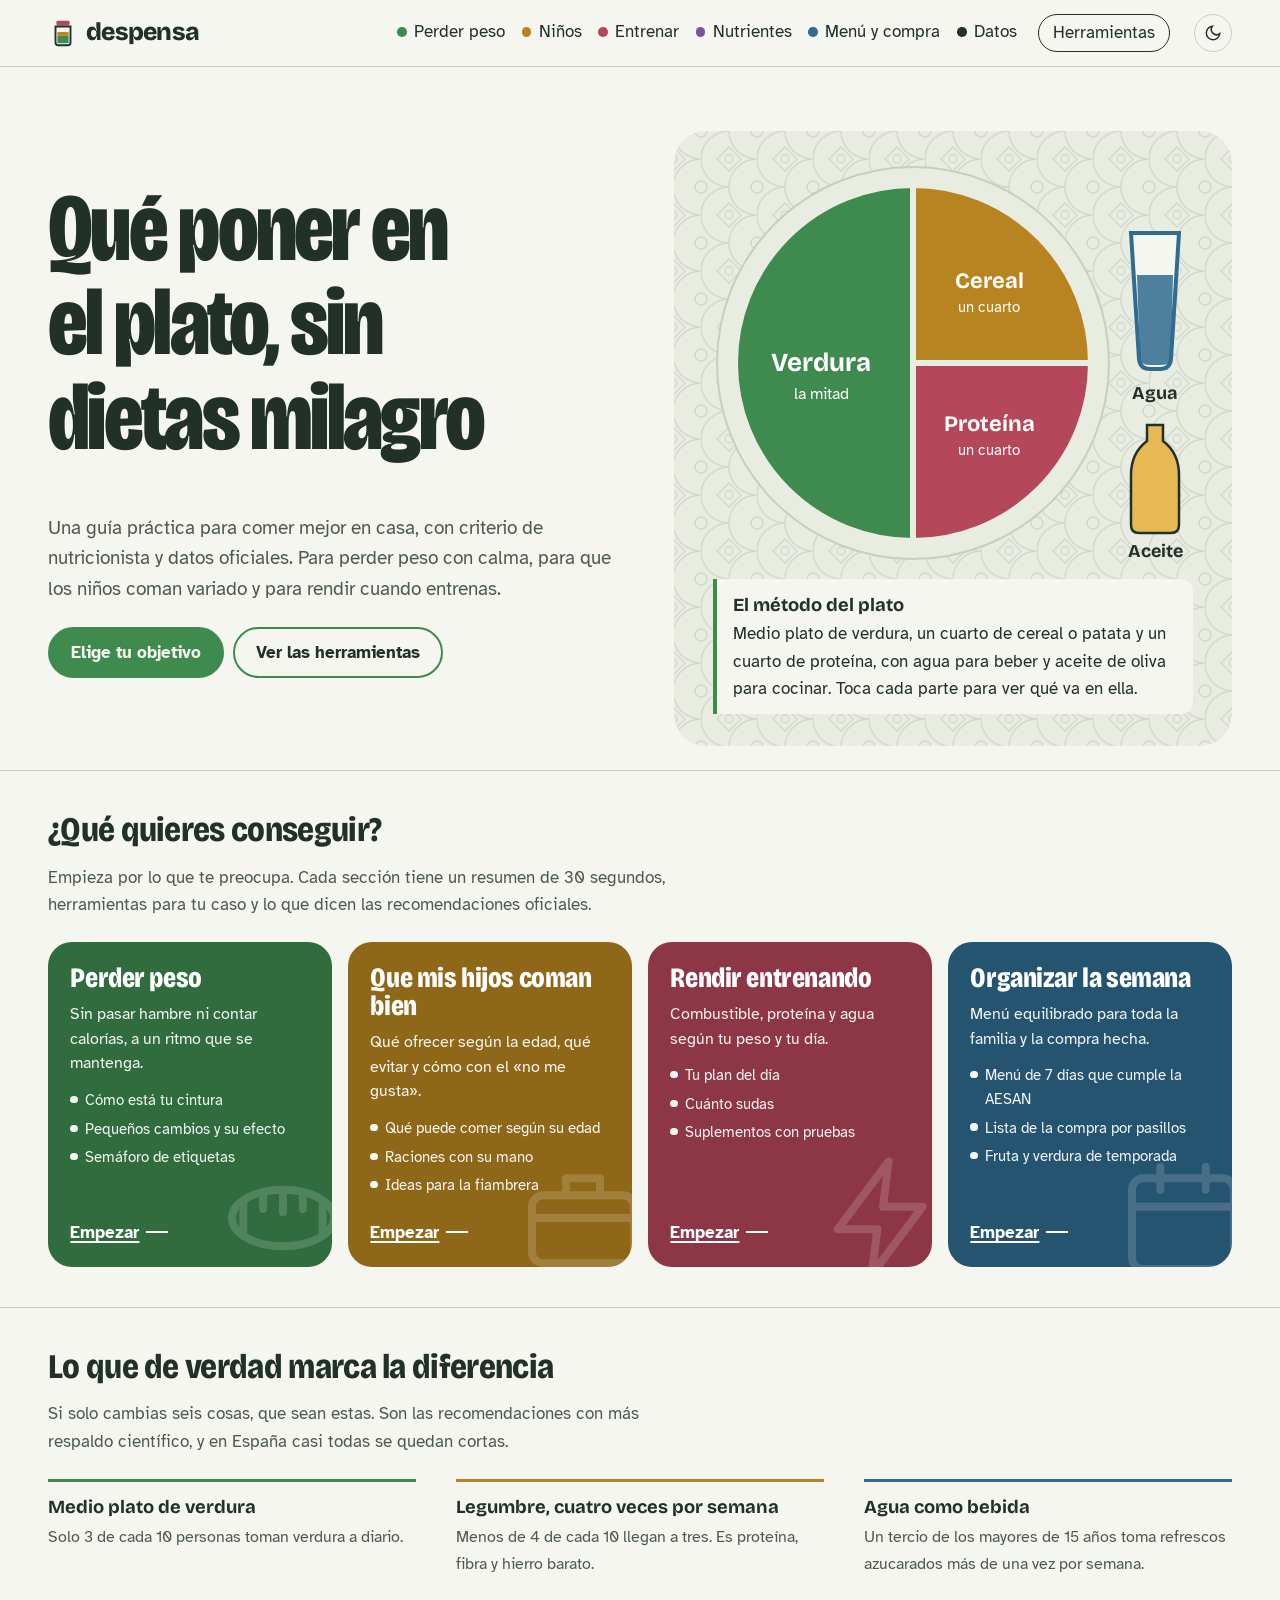
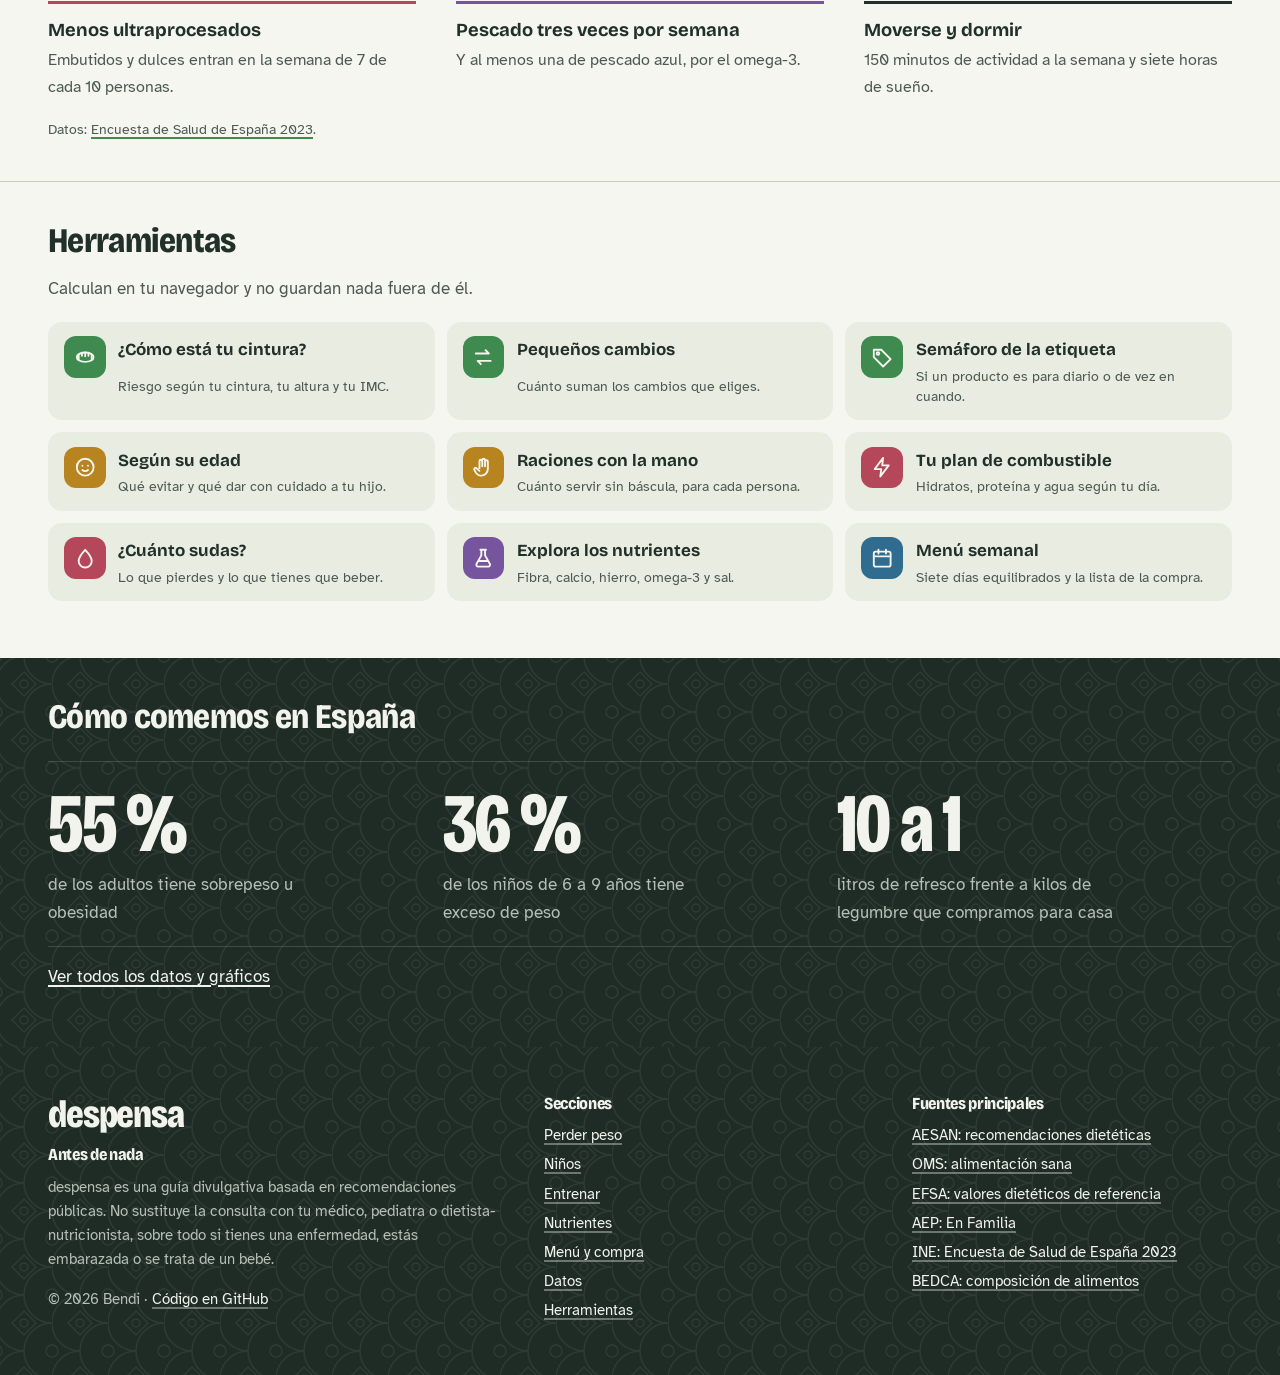
==== commit c4a7df4e: "Rediseño visual con identidad de mercado y README completo - Titulares estrechos de cartel con el ej" ====
--- a/index.html
+++ b/index.html
@@ -21,7 +21,7 @@
   <link rel="icon" href="img/tarro.svg" type="image/svg+xml">
   <link rel="preconnect" href="https://fonts.googleapis.com">
   <link rel="preconnect" href="https://fonts.gstatic.com" crossorigin>
-  <link href="https://fonts.googleapis.com/css2?family=Atkinson+Hyperlegible:wght@400;700&family=Bricolage+Grotesque:opsz,wght@12..96,500..800&display=swap" rel="stylesheet">
+  <link href="https://fonts.googleapis.com/css2?family=Atkinson+Hyperlegible:wght@400;700&family=Bricolage+Grotesque:opsz,wdth,wght@12..96,75..100,500..800&display=swap" rel="stylesheet">
   <link rel="stylesheet" href="css/estilos.css">
 </head>
 <body data-pagina="inicio">
@@ -83,24 +83,28 @@
             <p>Sin pasar hambre ni contar calorías, a un ritmo que se mantenga.</p>
             <ul><li>Cómo está tu cintura</li><li>Pequeños cambios y su efecto</li><li>Semáforo de etiquetas</li></ul>
             <span class="ir">Empezar</span>
+            <span class="icono-grande" data-icono="cintura" aria-hidden="true"></span>
           </a>
           <a class="objetivo s-ninos" href="ninos.html">
             <h3>Que mis hijos coman bien</h3>
             <p>Qué ofrecer según la edad, qué evitar y cómo con el «no me gusta».</p>
             <ul><li>Qué puede comer según su edad</li><li>Raciones con su mano</li><li>Ideas para la fiambrera</li></ul>
             <span class="ir">Empezar</span>
+            <span class="icono-grande" data-icono="fiambrera" aria-hidden="true"></span>
           </a>
           <a class="objetivo s-entrenar" href="entrenar.html">
             <h3>Rendir entrenando</h3>
             <p>Combustible, proteína y agua según tu peso y tu día.</p>
             <ul><li>Tu plan del día</li><li>Cuánto sudas</li><li>Suplementos con pruebas</li></ul>
             <span class="ir">Empezar</span>
+            <span class="icono-grande" data-icono="deporte" aria-hidden="true"></span>
           </a>
           <a class="objetivo s-menu" href="menu.html">
             <h3>Organizar la semana</h3>
             <p>Menú equilibrado para toda la familia y la compra hecha.</p>
             <ul><li>Menú de 7 días que cumple la AESAN</li><li>Lista de la compra por pasillos</li><li>Fruta y verdura de temporada</li></ul>
             <span class="ir">Empezar</span>
+            <span class="icono-grande" data-icono="menu" aria-hidden="true"></span>
           </a>
         </div>
       </div>
@@ -140,7 +144,7 @@
       </div>
     </section>
 
-    <section class="bloque-portada s-datos">
+    <section class="bloque-portada banda">
       <div class="envoltorio">
         <h2>Cómo comemos en España</h2>
         <a class="cifras" href="datos.html">
--- a/css/estilos.css
+++ b/css/estilos.css
@@ -646,3 +646,179 @@
   .semana { grid-template-columns: repeat(4, 1fr); }
   .dia, .herramienta, .grafico { break-inside: avoid; }
 }
+
+/* =====================================================================
+   Capa visual: mercado y cocina
+   Titulares estrechos de cartel, azulejo como textura, resumen en forma
+   de ticket de la compra, bandas de color por sección y navegación móvil.
+   ===================================================================== */
+:root {
+  --banda: #1f2c25;
+  --sobre-banda: #f1f3ec;
+  --banda-suave: #b4c0b6;
+  --ticket: #fffef8;
+  --oscurecer: 22%;
+  --sobre-tile: #ffffff;
+  --alto-cab: 64px;
+  --patron: url("data:image/svg+xml,%3Csvg xmlns='http://www.w3.org/2000/svg' width='56' height='56' viewBox='0 0 56 56'%3E%3Cg fill='none' stroke='%2322302a' stroke-opacity='.11' stroke-width='1.4'%3E%3Cpath d='M28 0a28 28 0 0 0 28 28M0 28a28 28 0 0 0 28 28M28 56a28 28 0 0 1 28-28M0 28A28 28 0 0 1 28 0'/%3E%3Cpath d='M28 16l12 12-12 12-12-12z'/%3E%3Ccircle cx='28' cy='28' r='4'/%3E%3Ccircle cx='0' cy='0' r='6'/%3E%3Ccircle cx='56' cy='0' r='6'/%3E%3Ccircle cx='0' cy='56' r='6'/%3E%3Ccircle cx='56' cy='56' r='6'/%3E%3C/g%3E%3C/svg%3E");
+  --patron-claro: url("data:image/svg+xml,%3Csvg xmlns='http://www.w3.org/2000/svg' width='56' height='56' viewBox='0 0 56 56'%3E%3Cg fill='none' stroke='%23f1f3ec' stroke-opacity='.07' stroke-width='1.4'%3E%3Cpath d='M28 0a28 28 0 0 0 28 28M0 28a28 28 0 0 0 28 28M28 56a28 28 0 0 1 28-28M0 28A28 28 0 0 1 28 0'/%3E%3Cpath d='M28 16l12 12-12 12-12-12z'/%3E%3Ccircle cx='28' cy='28' r='4'/%3E%3Ccircle cx='0' cy='0' r='6'/%3E%3Ccircle cx='56' cy='0' r='6'/%3E%3Ccircle cx='0' cy='56' r='6'/%3E%3Ccircle cx='56' cy='56' r='6'/%3E%3C/g%3E%3C/svg%3E");
+}
+@media (prefers-color-scheme: dark) {
+  :root:not([data-theme="light"]) {
+    --banda: #0d1310; --sobre-banda: #e8ece4; --banda-suave: #9aa79d; --ticket: #1f2721;
+    --oscurecer: 0%; --sobre-tile: #121814; --patron: var(--patron-claro);
+  }
+}
+:root[data-theme="dark"] {
+  --banda: #0d1310; --sobre-banda: #e8ece4; --banda-suave: #9aa79d; --ticket: #1f2721;
+  --oscurecer: 0%; --sobre-tile: #121814; --patron: var(--patron-claro);
+}
+
+/* Tipografía de cartel: Bricolage Grotesque estrecha en los titulares */
+h1 { font-stretch: 78%; font-weight: 800; letter-spacing: -0.028em; line-height: 0.98; }
+h2 { font-stretch: 86%; font-weight: 760; letter-spacing: -0.02em; }
+h3, .grafico-titulo, .herr-cabeza h3 { font-stretch: 92%; }
+.portada h1 { font-size: clamp(3rem, 8vw, 6rem); max-width: 10.5ch; }
+.cabecera-seccion h1 { font-size: clamp(2.6rem, 6vw, 4.6rem); }
+.cifra b, .resultado .grande { font-stretch: 78%; }
+
+/* Cabecera fija y translúcida */
+.cabecera {
+  position: sticky; top: 0; z-index: 30;
+  background: color-mix(in srgb, var(--papel) 86%, transparent);
+  -webkit-backdrop-filter: saturate(1.4) blur(12px); backdrop-filter: saturate(1.4) blur(12px);
+}
+.cabecera .envoltorio { flex-wrap: nowrap; }
+.progreso { position: absolute; left: 0; bottom: -1px; height: 3px; width: 100%; pointer-events: none; }
+.progreso i { display: block; height: 100%; width: 0; background: var(--seccion); border-radius: 0 3px 3px 0; }
+.menu-boton {
+  display: none; margin-left: auto; align-items: center; gap: 0.45rem; font: inherit; font-weight: 700; cursor: pointer;
+  border: 1.5px solid var(--tinta); background: transparent; color: var(--tinta); border-radius: 999px; padding: 0.4rem 0.95rem;
+}
+.menu-boton svg { width: 18px; height: 18px; }
+
+/* Hoja de navegación móvil */
+.hoja { border: 0; padding: 0; margin: 0 0 0 auto; height: 100%; max-height: 100dvh; width: min(26rem, 100%); background: var(--papel); color: var(--tinta); }
+.hoja::backdrop { background: rgba(10, 16, 13, 0.55); }
+.hoja[open] { animation: hoja-entra 0.22s ease-out; }
+@keyframes hoja-entra { from { transform: translateX(30px); opacity: 0; } }
+.hoja-dentro { padding: 1rem 1.25rem 2rem; display: flex; flex-direction: column; min-height: 100%; }
+.hoja-cabeza .marca { font-size: 1.4rem; }
+.hoja-cabeza { display: flex; align-items: center; justify-content: space-between; margin-bottom: 1rem; }
+.hoja-cabeza .cerrar { font: inherit; font-size: 1.6rem; line-height: 1; width: 2.6rem; height: 2.6rem; border-radius: 50%; border: 1px solid var(--linea); background: none; color: var(--tinta); cursor: pointer; }
+.hoja ul { list-style: none; padding: 0; margin: 0; }
+.hoja li { margin: 0; border-bottom: 1px solid var(--linea); }
+.hoja ul a { display: grid; grid-template-columns: 0.9rem 1fr; gap: 0.1rem 0.75rem; padding: 0.85rem 0; text-decoration: none; align-items: baseline; }
+.hoja ul a::before { content: ""; width: 0.8rem; height: 0.8rem; border-radius: 50%; background: var(--seccion); grid-row: span 2; transform: translateY(2px); }
+.hoja ul a strong { font-family: var(--fuente-titulo); font-size: 1.3rem; font-stretch: 88%; }
+.hoja ul a span { color: var(--tinta-suave); font-size: 0.92rem; grid-column: 2; }
+.hoja ul a[aria-current="page"] strong { text-decoration: underline; text-decoration-color: var(--seccion); text-decoration-thickness: 3px; text-underline-offset: 4px; }
+
+/* Portada: el plato sobre azulejo, servido al cargar */
+.plato-figura { background: var(--patron) center / 56px, var(--papel-2); border-radius: 32px; padding: clamp(1rem, 3vw, 2rem); }
+.plato-nota { background: var(--papel); border-radius: 0 12px 12px 0; padding: 0.75rem 1rem; }
+@media (prefers-reduced-motion: no-preference) {
+  .plato .trozo { animation: servir 0.7s cubic-bezier(0.2, 0.8, 0.2, 1) backwards; }
+  .plato .trozo[data-parte="verdura"] { animation-delay: 0.1s; }
+  .plato .trozo[data-parte="cereal"] { animation-delay: 0.28s; }
+  .plato .trozo[data-parte="proteina"] { animation-delay: 0.46s; }
+  .plato .trozo[data-parte="agua"] { animation-delay: 0.66s; }
+  .plato .trozo[data-parte="aceite"] { animation-delay: 0.8s; }
+}
+@keyframes servir { from { opacity: 0; transform: scale(0.82) rotate(-6deg); } }
+
+/* Objetivos: baldas de color */
+.objetivo {
+  position: relative; overflow: hidden; border: 0; border-radius: 24px; min-height: 20rem; padding: 1.4rem 1.4rem 1.3rem;
+  background: color-mix(in srgb, var(--seccion), #000 var(--oscurecer)); color: var(--sobre-tile);
+  transition: transform 0.2s ease, box-shadow 0.2s ease;
+}
+.objetivo:hover { color: var(--sobre-tile); transform: translateY(-4px); box-shadow: 0 18px 30px -20px rgba(0, 0, 0, 0.6); }
+.objetivo h3 { font-size: 1.75rem; font-stretch: 80%; font-weight: 800; line-height: 1; margin-bottom: 0.6rem; }
+.objetivo p, .objetivo ul { color: inherit; opacity: 0.94; position: relative; }
+.objetivo li::before { background: currentColor; border-radius: 50%; }
+.objetivo .ir { text-decoration-color: currentColor; position: relative; display: inline-flex; gap: 0.4rem; align-items: center; }
+.objetivo .ir::after { content: ""; width: 1.4rem; height: 2px; background: currentColor; transition: width 0.2s; }
+.objetivo:hover .ir::after { width: 2.2rem; }
+.icono-grande { position: absolute; right: -1.2rem; bottom: -1.2rem; width: 8.5rem; height: 8.5rem; opacity: 0.16; pointer-events: none; }
+.icono-grande svg { width: 100%; height: 100%; stroke-width: 1.4; }
+
+/* Banda oscura de datos y pie */
+.banda { background: var(--banda) var(--patron-claro) center / 56px; color: var(--banda-suave); border-top: 0; --seccion: var(--sobre-banda); }
+.banda h2 { color: var(--sobre-banda); }
+.banda .cifras { border-color: rgba(255, 255, 255, 0.14); }
+.banda .cifra { border-color: rgba(255, 255, 255, 0.14); }
+.banda .cifra b { color: var(--sobre-banda); font-size: clamp(3rem, 8vw, 5.2rem); }
+.banda .cifra span { color: var(--banda-suave); }
+.banda a { color: var(--sobre-banda); }
+.pie { background: var(--banda) var(--patron-claro) center / 56px; color: var(--banda-suave); border-top: 0; padding-block: 3rem; --seccion: var(--sobre-banda); }
+.pie h2 { color: var(--sobre-banda); }
+.pie a { color: var(--sobre-banda); text-decoration-color: rgba(255, 255, 255, 0.35); }
+.pie a:hover { color: #fff; }
+.pie .marca-pie { font-family: var(--fuente-titulo); font-weight: 800; font-stretch: 80%; font-size: 2.4rem; color: var(--sobre-banda); line-height: 1; margin: 0 0 0.8rem; letter-spacing: -0.03em; }
+
+/* Héroe de sección: banda teñida con azulejo que se desvanece */
+.cabecera-seccion {
+  --tinte: color-mix(in srgb, var(--seccion) 12%, var(--papel));
+  background: linear-gradient(90deg, var(--tinte) 38%, color-mix(in srgb, var(--tinte) 55%, transparent)), var(--patron) right top / 56px, var(--tinte);
+  padding-block: clamp(2.4rem, 6vw, 4.25rem) clamp(2rem, 5vw, 3.25rem);
+}
+.s-datos .cabecera-seccion, .s-herramientas .cabecera-seccion { --tinte: var(--papel-2); }
+
+/* El resumen de 30 segundos, como un ticket de la compra */
+.esencial {
+  position: relative; background: var(--ticket); border: 0; border-radius: 6px 6px 0 0;
+  padding: 1.3rem 1.4rem 1.5rem; transform: rotate(-0.7deg); margin-bottom: 12px;
+  box-shadow: 0 16px 30px -22px rgba(0, 0, 0, 0.55);
+}
+.esencial::after {
+  content: ""; position: absolute; left: 0; right: 0; bottom: -12px; height: 12px;
+  background: linear-gradient(-45deg, transparent 8.5px, var(--ticket) 0) 0 0 / 16px 12px repeat-x,
+              linear-gradient(45deg, transparent 8.5px, var(--ticket) 0) 0 0 / 16px 12px repeat-x;
+}
+.esencial h2 { padding-bottom: 0.7rem; margin-bottom: 0.9rem; border-bottom: 1.5px dashed var(--linea); font-stretch: 90%; }
+
+/* Títulos de sección con pestaña de color */
+.contenido > section > h2:first-child::before {
+  content: ""; display: block; width: 2.6rem; height: 6px; border-radius: 3px; background: var(--seccion); margin-bottom: 0.9rem;
+}
+.contenido > section > h2:first-child { scroll-margin-top: calc(var(--alto-cab) + 1rem); }
+.contenido section, .herramienta { scroll-margin-top: calc(var(--alto-cab) + 1.25rem); }
+.indice { top: calc(var(--alto-cab) + 1rem); max-height: calc(100vh - var(--alto-cab) - 2rem); }
+
+/* Herramientas: un poco más de presencia */
+.herramienta { border-top-width: 6px; box-shadow: 0 1px 0 var(--linea); }
+.herr-cabeza .icono, .rejilla-herr .icono { border-radius: 12px; }
+.rejilla-herr a { transition: transform 0.15s ease, background-color 0.15s; }
+.rejilla-herr a:hover { transform: translateY(-2px); outline: 0; background: color-mix(in srgb, var(--seccion) 14%, var(--papel-2)); }
+
+/* Volver arriba */
+.arriba {
+  position: fixed; right: 16px; bottom: 16px; z-index: 25; width: 3rem; height: 3rem; border-radius: 50%;
+  border: 0; background: var(--tinta); color: var(--papel); cursor: pointer; display: grid; place-items: center;
+  box-shadow: 0 8px 20px -8px rgba(0, 0, 0, 0.5); opacity: 0; transform: translateY(10px); pointer-events: none; transition: opacity 0.2s, transform 0.2s;
+}
+.arriba.visible { opacity: 1; transform: none; pointer-events: auto; }
+.arriba svg { width: 20px; height: 20px; }
+
+/* Navegación por debajo de 70rem: botón y hoja */
+@media (max-width: 70rem) {
+  .cabecera .nav { display: none; }
+  .menu-boton { display: inline-flex; }
+  .cabecera .tema { margin-left: 0; }
+}
+@media (max-width: 52rem) {
+  .indice { top: var(--alto-cab); margin-top: 0; }
+  .esencial { transform: none; }
+  .objetivo { min-height: 0; }
+  .plato-figura { margin-top: 0.5rem; }
+}
+@media (max-width: 40rem) {
+  .menu-boton span { position: absolute; width: 1px; height: 1px; overflow: hidden; clip: rect(0 0 0 0); }
+  .menu-boton { padding: 0; width: 2.4rem; height: 2.4rem; justify-content: center; border-color: var(--linea); }
+}
+@media print {
+  .cabecera, .arriba, .progreso, .pie { display: none; }
+  .cabecera-seccion { background: none; }
+  .esencial { transform: none; box-shadow: none; }
+}
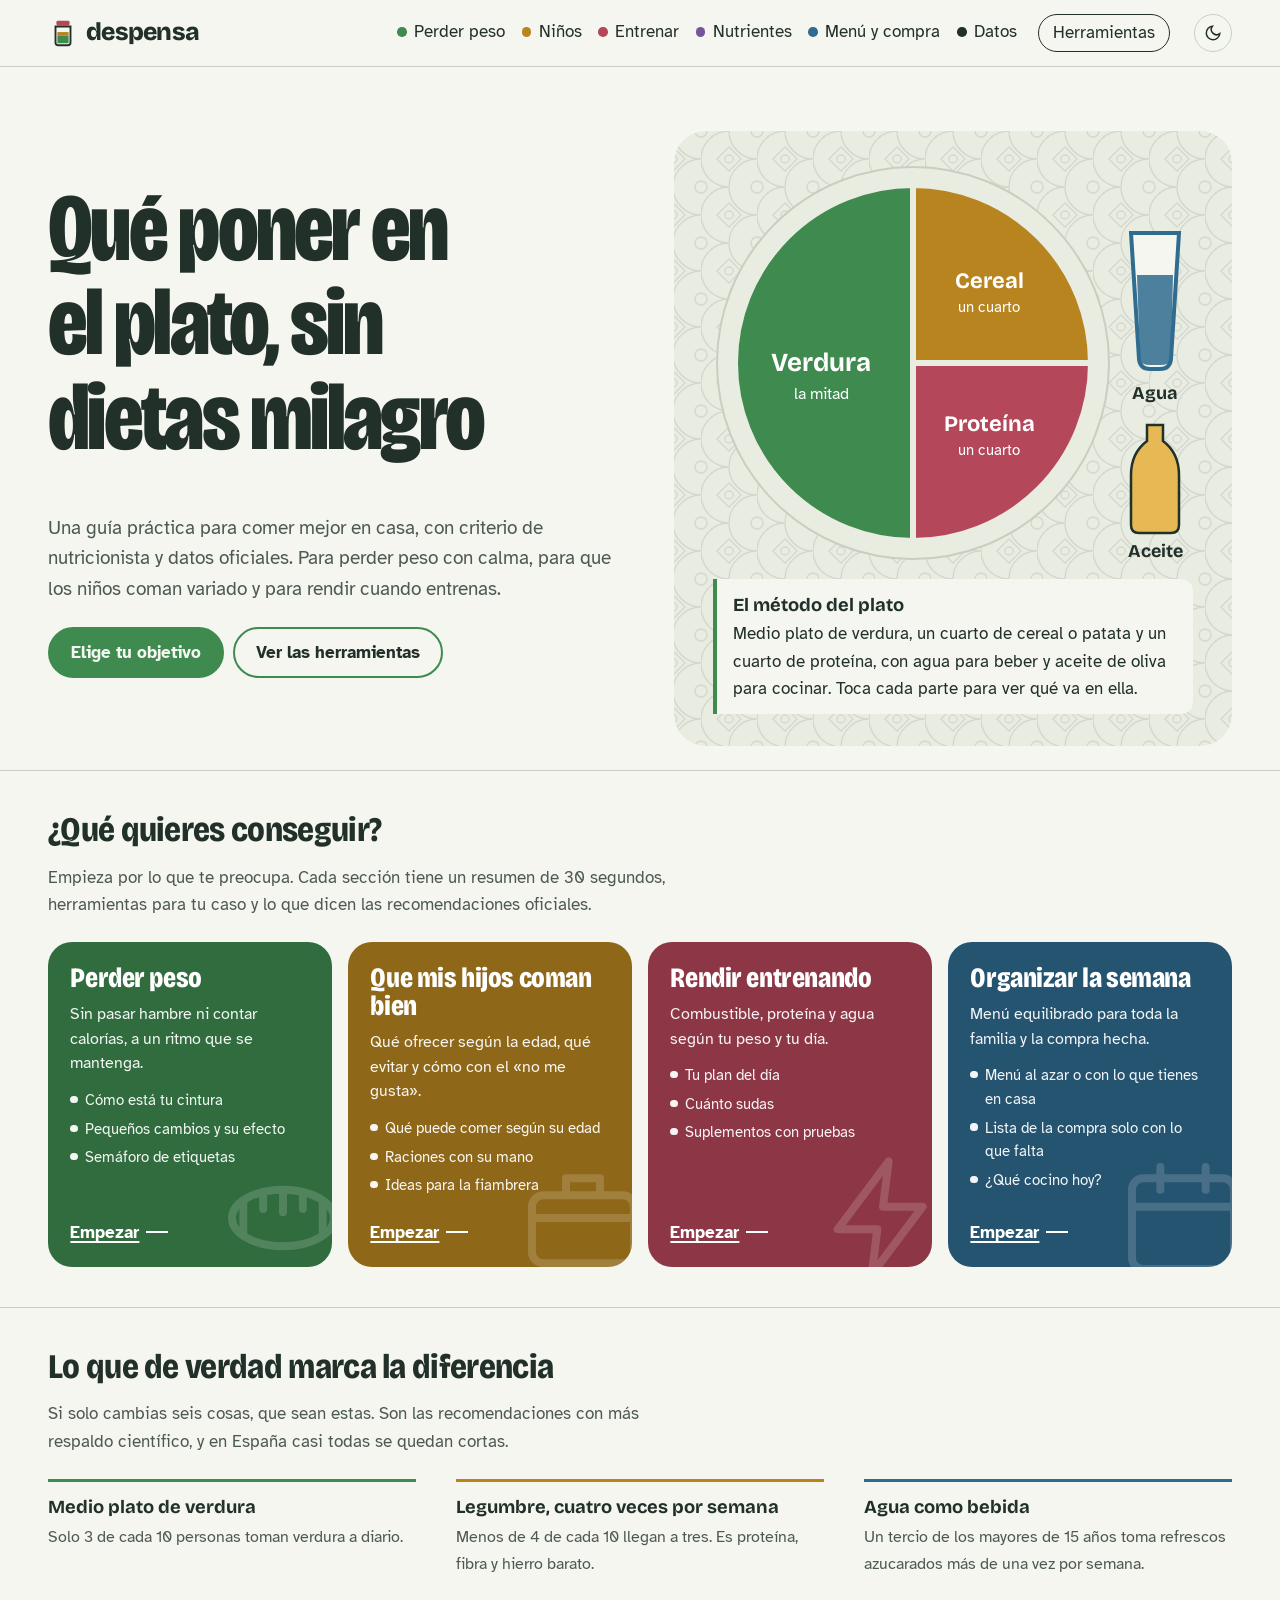
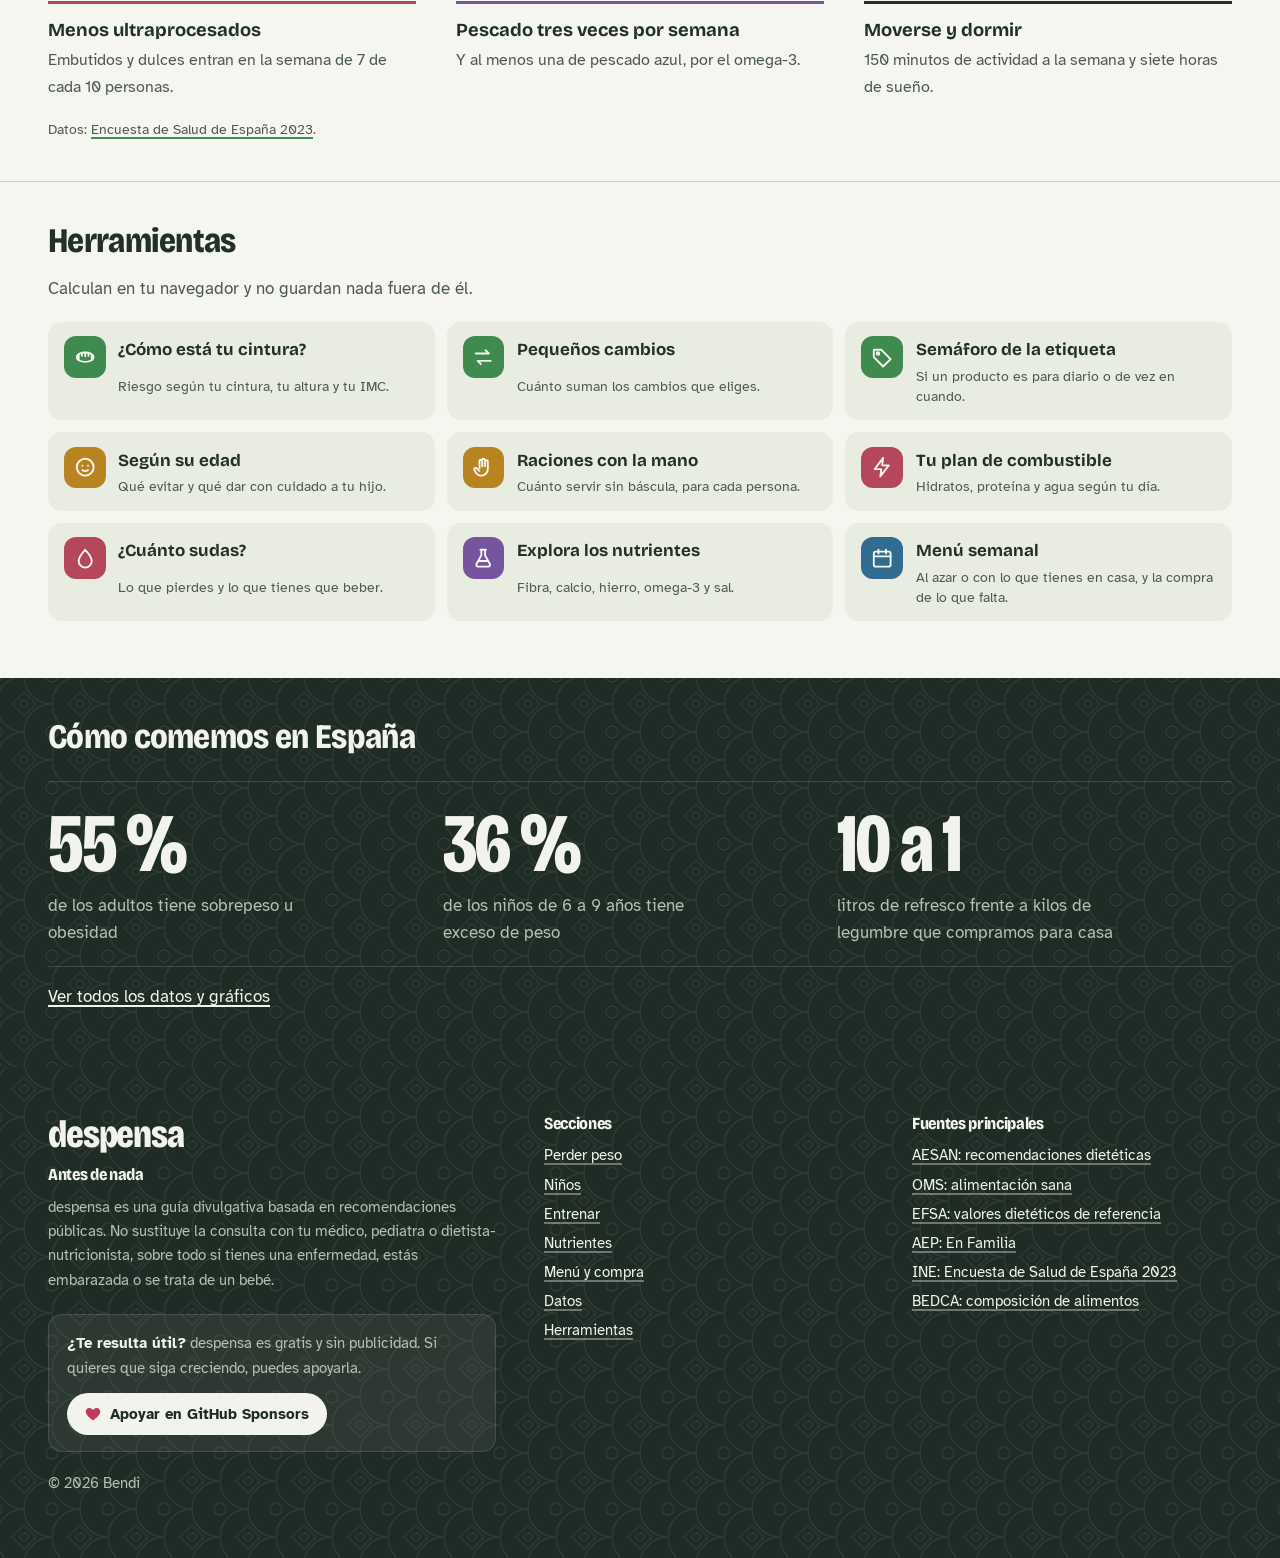
==== commit 86f8e692: "Menú a partir de lo que tienes en casa - Nueva despensa de casa: marca lo que tienes, con buscador, " ====
--- a/index.html
+++ b/index.html
@@ -102,7 +102,7 @@
           <a class="objetivo s-menu" href="menu.html">
             <h3>Organizar la semana</h3>
             <p>Menú equilibrado para toda la familia y la compra hecha.</p>
-            <ul><li>Menú de 7 días que cumple la AESAN</li><li>Lista de la compra por pasillos</li><li>Fruta y verdura de temporada</li></ul>
+            <ul><li>Menú al azar o con lo que tienes en casa</li><li>Lista de la compra solo con lo que falta</li><li>¿Qué cocino hoy?</li></ul>
             <span class="ir">Empezar</span>
             <span class="icono-grande" data-icono="menu" aria-hidden="true"></span>
           </a>
@@ -139,7 +139,7 @@
           <li class="s-entrenar"><a href="herramientas.html#deporte"><span class="icono" data-icono="deporte"></span><strong>Tu plan de combustible</strong><span>Hidratos, proteína y agua según tu día.</span></a></li>
           <li class="s-entrenar"><a href="herramientas.html#sudor"><span class="icono" data-icono="sudor"></span><strong>¿Cuánto sudas?</strong><span>Lo que pierdes y lo que tienes que beber.</span></a></li>
           <li class="s-nutrientes"><a href="herramientas.html#nutrientes"><span class="icono" data-icono="nutrientes"></span><strong>Explora los nutrientes</strong><span>Fibra, calcio, hierro, omega-3 y sal.</span></a></li>
-          <li class="s-menu"><a href="menu.html"><span class="icono" data-icono="menu"></span><strong>Menú semanal</strong><span>Siete días equilibrados y la lista de la compra.</span></a></li>
+          <li class="s-menu"><a href="menu.html"><span class="icono" data-icono="menu"></span><strong>Menú semanal</strong><span>Al azar o con lo que tienes en casa, y la compra de lo que falta.</span></a></li>
         </ul>
       </div>
     </section>
--- a/css/estilos.css
+++ b/css/estilos.css
@@ -822,3 +822,49 @@
   .cabecera-seccion { background: none; }
   .esencial { transform: none; box-shadow: none; }
 }
+
+/* Apoyo con GitHub Sponsors */
+.apoyo { margin: 1.4rem 0 1.2rem; padding: 1rem 1.1rem; border-radius: var(--radio); background: rgba(255, 255, 255, 0.06); border: 1px solid rgba(255, 255, 255, 0.12); }
+.apoyo p { margin: 0 0 0.8rem; }
+.apoyo strong { color: var(--sobre-banda); }
+.pie a.boton-apoyo, .boton-apoyo {
+  display: inline-flex; align-items: center; gap: 0.5rem; text-decoration: none; font-weight: 700;
+  background: var(--sobre-banda); color: var(--banda); border-radius: 999px; padding: 0.55rem 1.1rem;
+}
+.pie a.boton-apoyo:hover, .boton-apoyo:hover { color: var(--banda); filter: brightness(0.95); }
+.boton-apoyo svg { width: 18px; height: 18px; color: #c4395b; }
+
+/* Menú: modo, despensa de casa y qué cocino hoy */
+.saltos { display: flex; flex-wrap: wrap; gap: 0.4rem; margin: 0 0 1.5rem; }
+.saltos a { text-decoration: none; padding: 0.3rem 0.85rem; border-radius: 999px; border: 1.5px solid var(--linea); font-size: 0.93rem; background: var(--superficie); }
+.saltos a:hover { border-color: var(--seccion); color: var(--tinta); }
+.panel-modo { background: var(--papel-2); border-radius: var(--radio-grande); padding: 1.1rem 1.25rem 0.3rem; border-top: 5px solid var(--seccion); }
+.panel-modo #modo-nota { margin: 0.6rem 0 0; font-size: 0.95rem; }
+.panel-modo .controles { margin: 1rem 0; }
+.cobertura { display: inline-block; margin-left: 0.3rem; font-size: 0.78rem; font-weight: 700; padding: 0.05rem 0.5rem; border-radius: 999px; background: var(--ojo-fondo); color: var(--ojo-tinta); white-space: nowrap; }
+.cobertura.completa { background: var(--ok-fondo); color: var(--ok-tinta); }
+.casa-barra { display: flex; flex-wrap: wrap; gap: 0.8rem 1rem; align-items: end; justify-content: space-between; }
+.casa-barra .campo { flex: 1 1 14rem; max-width: 22rem; }
+.casa-acciones { display: flex; flex-wrap: wrap; gap: 0.5rem; }
+.casa-cuenta { font-weight: 700; margin: 1rem 0 0.4rem; }
+.despensa-lista { display: grid; grid-template-columns: repeat(auto-fill, minmax(17rem, 1fr)); gap: 0.4rem 1.5rem; }
+.despensa-grupo .grupo { font-family: var(--fuente-titulo); font-weight: 650; margin: 0.7rem 0 0.4rem; }
+.despensa-chips { display: flex; flex-wrap: wrap; gap: 0.35rem; }
+.despensa-chips button {
+  font: inherit; font-size: 0.92rem; cursor: pointer; padding: 0.28rem 0.75rem; border-radius: 999px;
+  border: 1.5px solid var(--linea); background: var(--superficie); color: var(--tinta);
+}
+.despensa-chips button:hover { border-color: var(--seccion); }
+.despensa-chips button[aria-pressed="true"] { background: var(--seccion); border-color: var(--seccion); color: var(--papel); font-weight: 700; }
+.despensa-chips button[aria-pressed="true"]::before { content: "✓ "; }
+.casa-cta { margin: 1.3rem 0 0; }
+.hoy-lista { list-style: none; padding: 0; margin: 0; display: grid; gap: 0.2rem; }
+.hoy-lista li { display: grid; grid-template-columns: minmax(12rem, 1.3fr) minmax(6rem, 1fr); gap: 0.15rem 1rem; align-items: center; margin: 0; padding: 0.6rem 0; border-bottom: 1px solid var(--linea); }
+.hoy-lista li:last-child { border-bottom: 0; }
+.hoy-plato { font-weight: 700; display: flex; gap: 0.5rem; align-items: baseline; }
+.hoy-plato::before { content: ""; width: 0.6rem; height: 0.6rem; border-radius: 50%; background: var(--g); flex: none; }
+.hoy-barra { height: 10px; border-radius: 999px; background: var(--papel-2); overflow: hidden; }
+.hoy-barra i { display: block; height: 100%; background: var(--g); border-radius: 999px; }
+.hoy-falta { grid-column: 1 / -1; font-size: 0.88rem; color: var(--tinta-suave); padding-left: 1.1rem; }
+@media (max-width: 40rem) { .hoy-lista li { grid-template-columns: 1fr; } }
+@media print { .saltos, .panel-modo, #casa, #hoy, section[aria-labelledby="t-hoy"] { display: none; } }
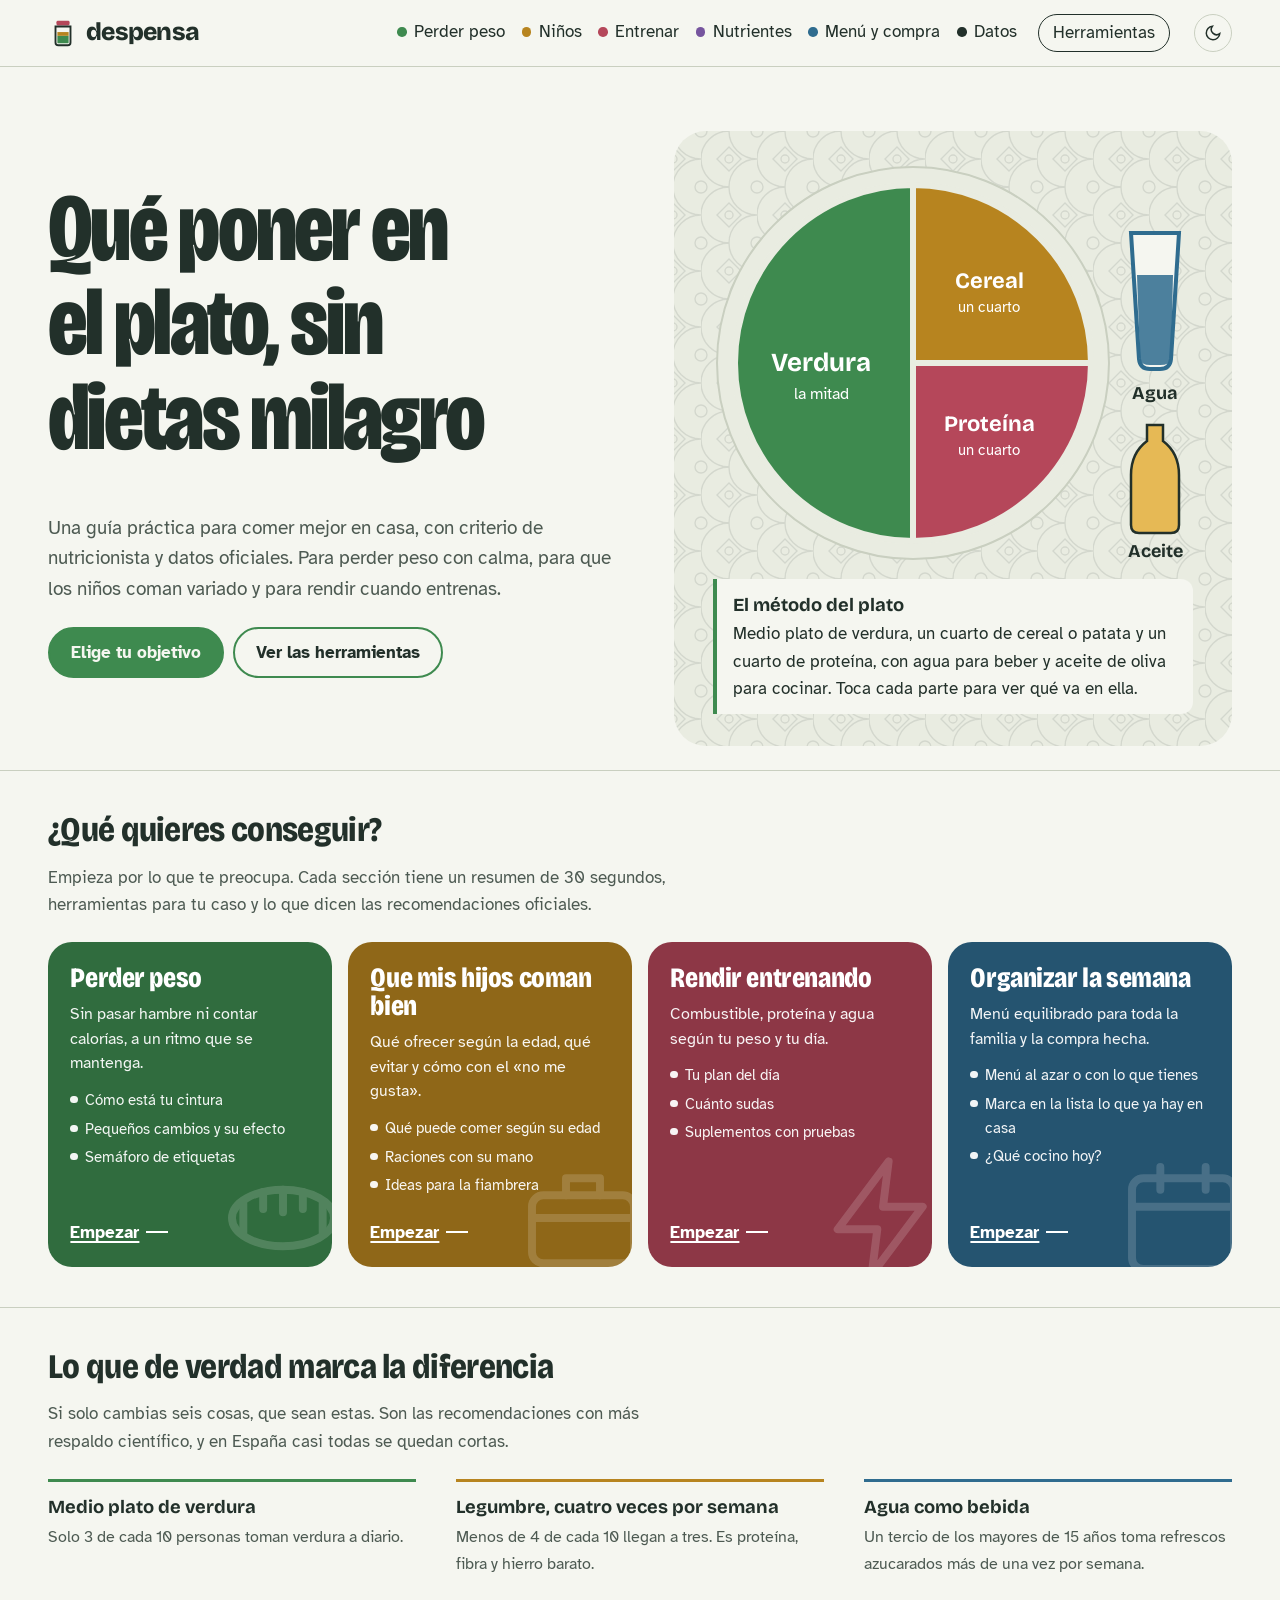
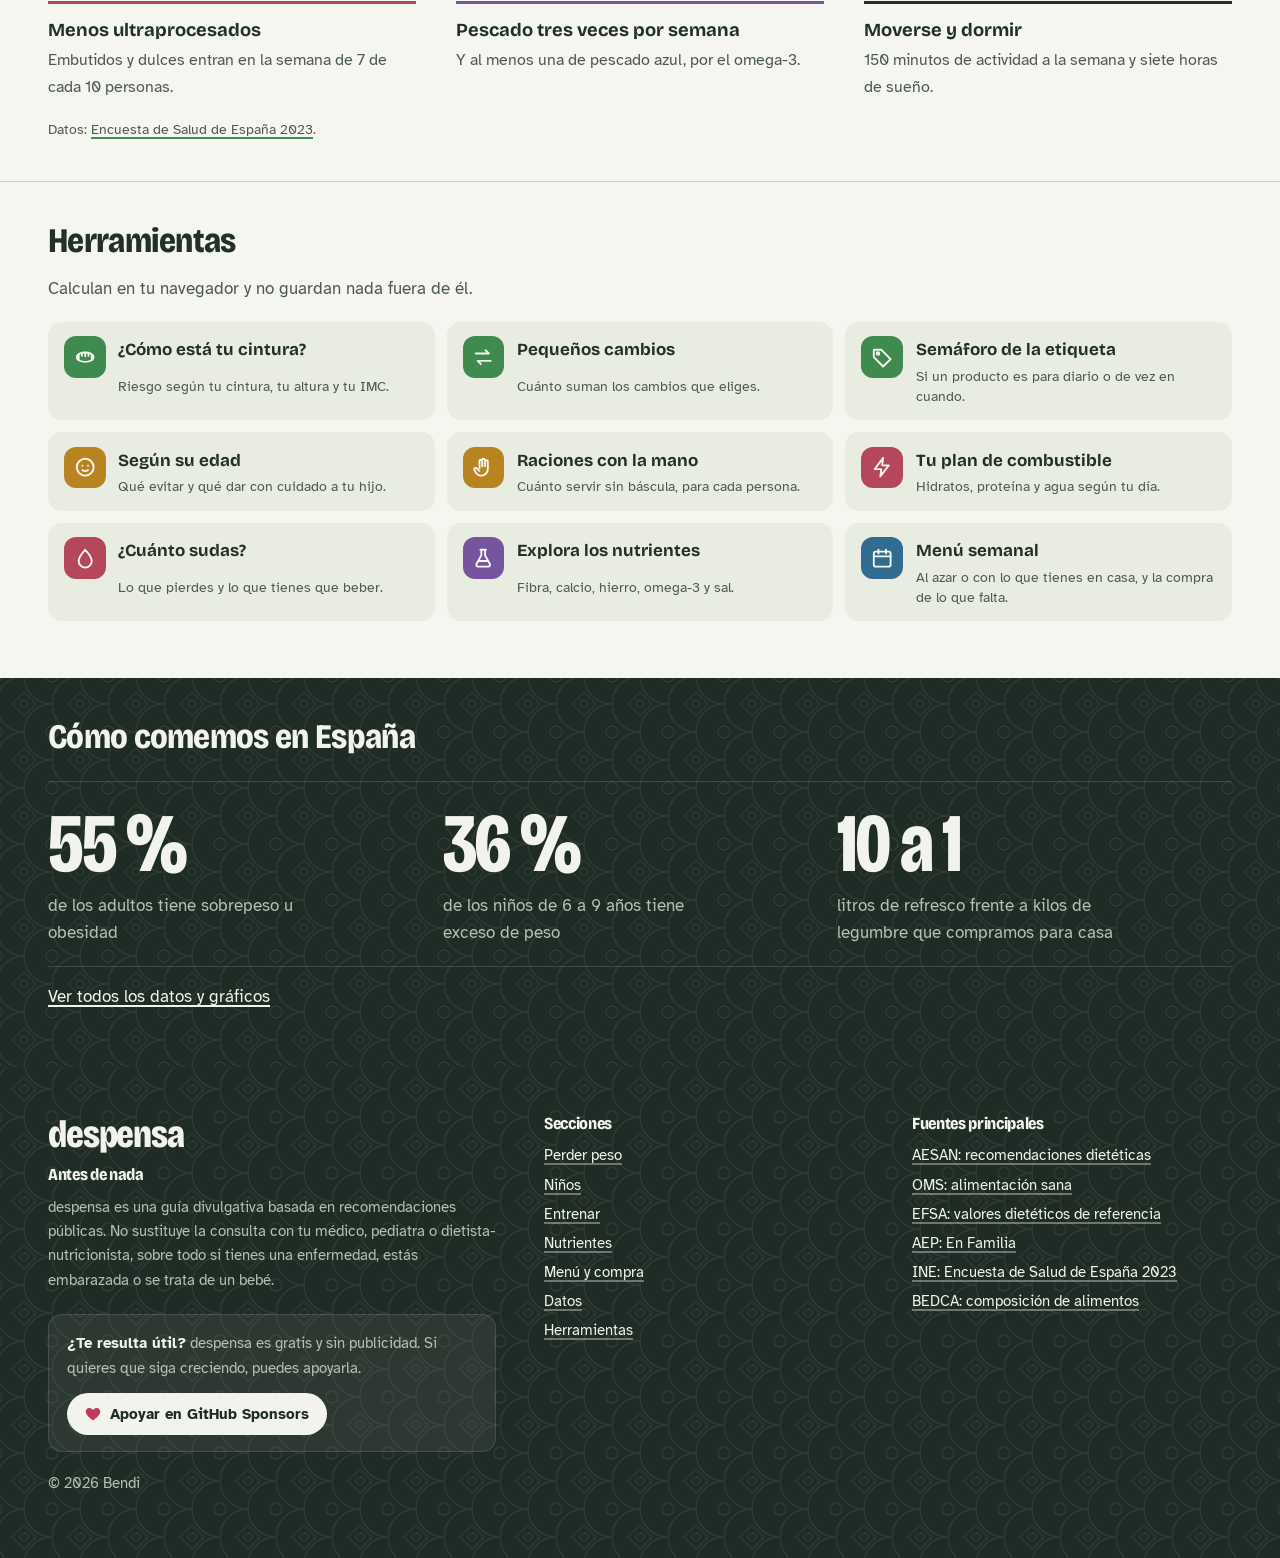
==== commit 6ee6ecf2: "Menú a partir de lo marcado en la lista de la compra - Fuera el panel aparte de despensa: se marca d" ====
--- a/index.html
+++ b/index.html
@@ -102,7 +102,7 @@
           <a class="objetivo s-menu" href="menu.html">
             <h3>Organizar la semana</h3>
             <p>Menú equilibrado para toda la familia y la compra hecha.</p>
-            <ul><li>Menú al azar o con lo que tienes en casa</li><li>Lista de la compra solo con lo que falta</li><li>¿Qué cocino hoy?</li></ul>
+            <ul><li>Menú al azar o con lo que tienes</li><li>Marca en la lista lo que ya hay en casa</li><li>¿Qué cocino hoy?</li></ul>
             <span class="ir">Empezar</span>
             <span class="icono-grande" data-icono="menu" aria-hidden="true"></span>
           </a>
--- a/css/estilos.css
+++ b/css/estilos.css
@@ -868,3 +868,12 @@
 .hoy-falta { grid-column: 1 / -1; font-size: 0.88rem; color: var(--tinta-suave); padding-left: 1.1rem; }
 @media (max-width: 40rem) { .hoy-lista li { grid-template-columns: 1fr; } }
 @media print { .saltos, .panel-modo, #casa, #hoy, section[aria-labelledby="t-hoy"] { display: none; } }
+
+/* Lista de la compra como punto de partida del menú */
+.compra-acciones { display: flex; flex-wrap: wrap; gap: 0.6rem; margin: 0 0 1.4rem; }
+.otros { margin: 1.5rem 0 0; border-top: 1px solid var(--linea); border-bottom: 1px solid var(--linea); }
+.otros summary { cursor: pointer; padding: 0.9rem 0; font-weight: 700; }
+.otros summary span { font-weight: 400; color: var(--tinta-suave); }
+.otros-dentro { padding: 0 0 1rem; }
+.otros-dentro .campo { max-width: 22rem; margin-bottom: 1rem; }
+@media print { .compra-acciones, .otros { display: none; } }
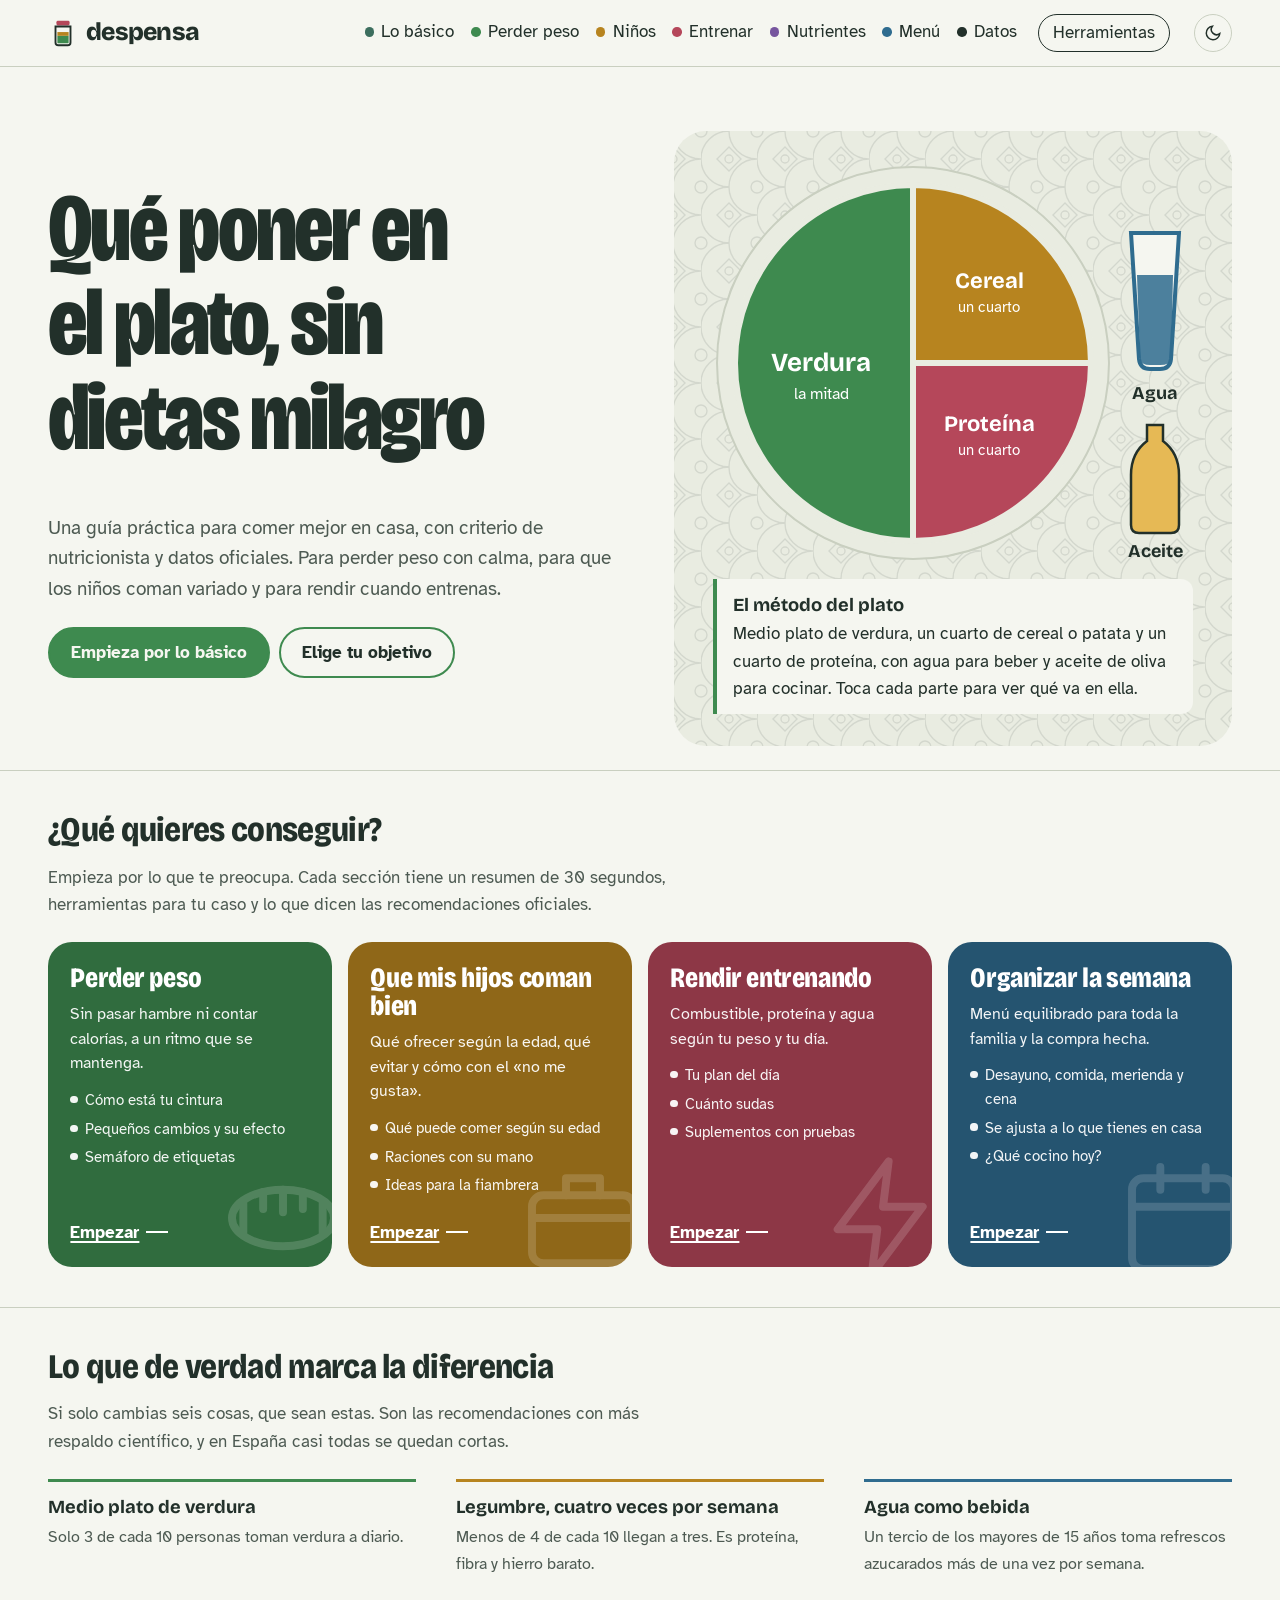
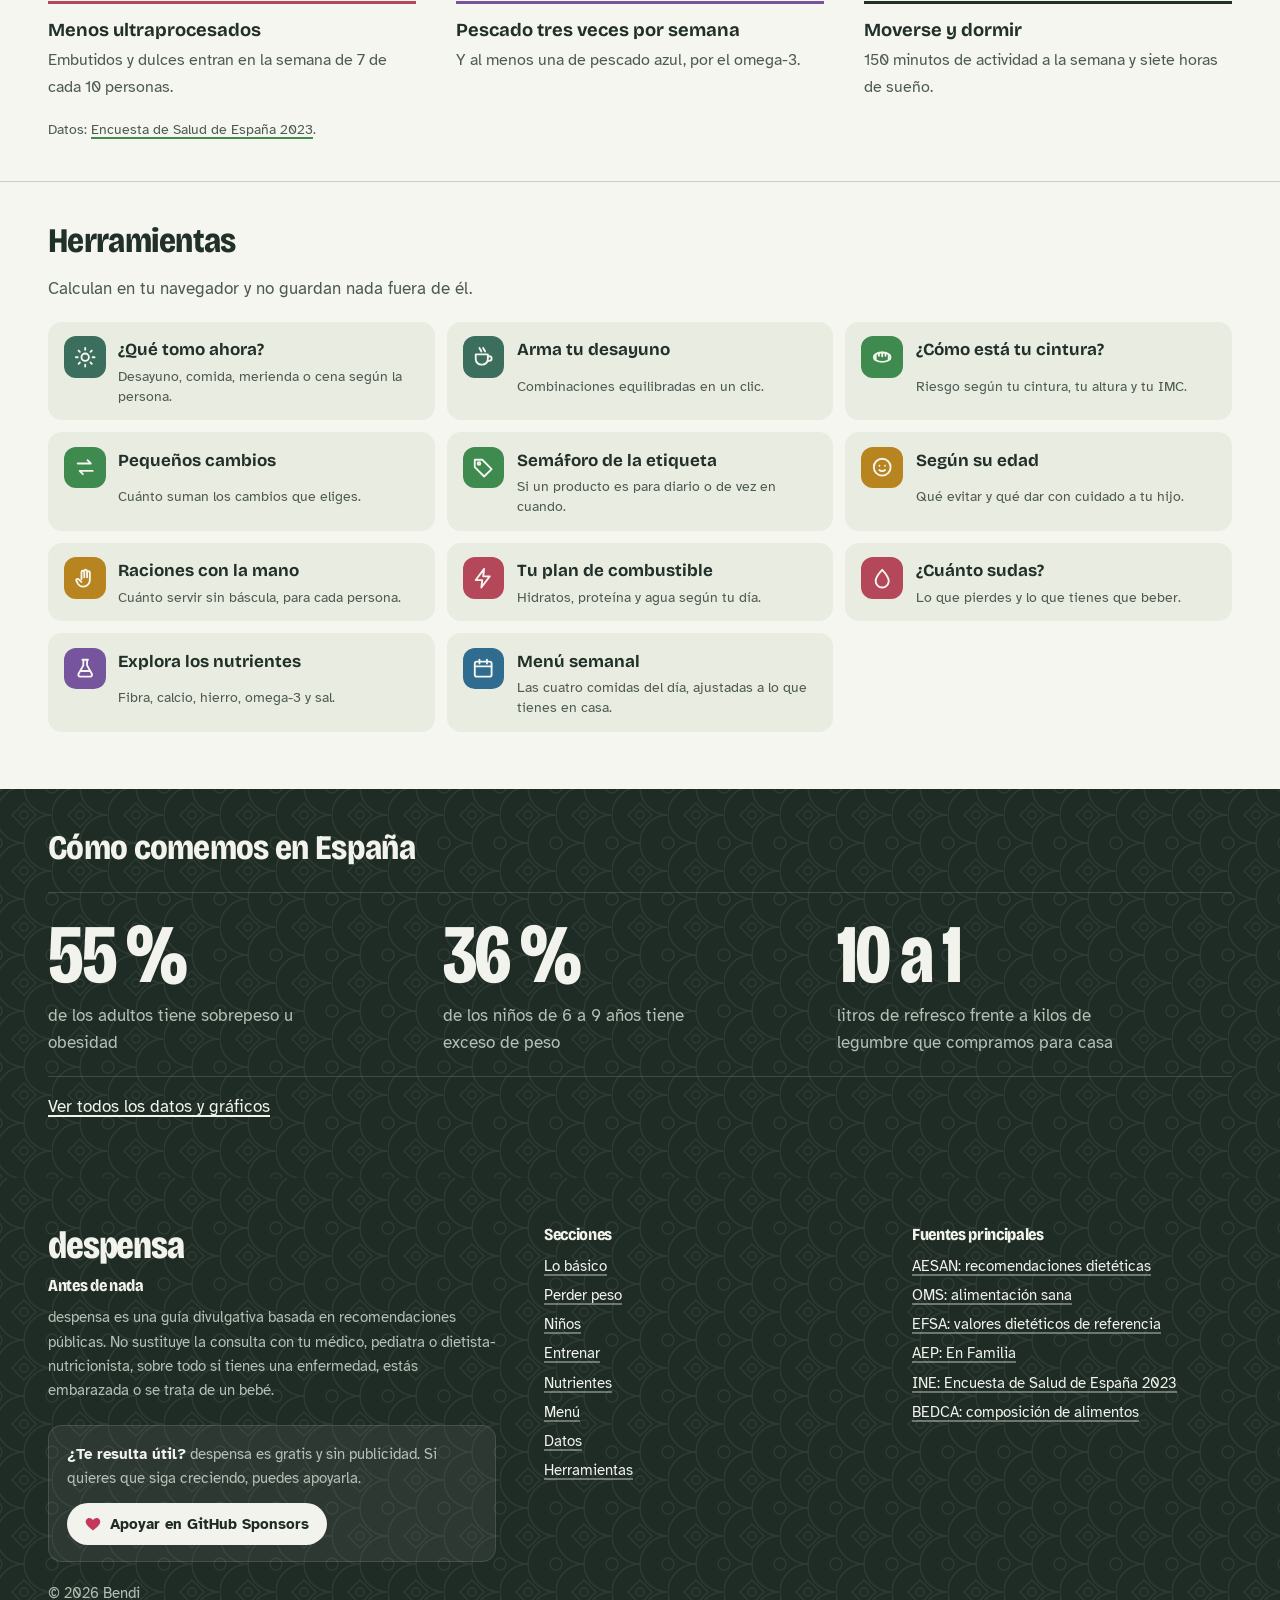
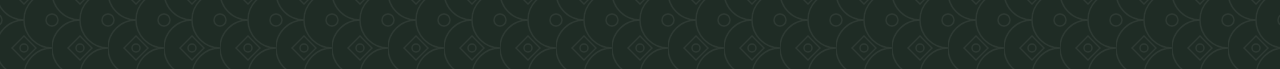
==== commit 6fb95ed9: "Lo básico, desayunos y meriendas en el menú - Nueva página Lo básico: lo que el cuerpo necesita cada" ====
--- a/index.html
+++ b/index.html
@@ -32,8 +32,8 @@
           <h1>Qué poner en el plato, sin dietas milagro</h1>
           <p class="entradilla">Una guía práctica para comer mejor en casa, con criterio de nutricionista y datos oficiales. Para perder peso con calma, para que los niños coman variado y para rendir cuando entrenas.</p>
           <p style="display:flex;flex-wrap:wrap;gap:.6rem;margin-top:1.4rem">
-            <a class="boton" href="#objetivos">Elige tu objetivo</a>
-            <a class="boton secundario" href="herramientas.html">Ver las herramientas</a>
+            <a class="boton" href="basico.html">Empieza por lo básico</a>
+            <a class="boton secundario" href="#objetivos">Elige tu objetivo</a>
           </p>
         </div>
 
@@ -102,7 +102,7 @@
           <a class="objetivo s-menu" href="menu.html">
             <h3>Organizar la semana</h3>
             <p>Menú equilibrado para toda la familia y la compra hecha.</p>
-            <ul><li>Menú al azar o con lo que tienes</li><li>Marca en la lista lo que ya hay en casa</li><li>¿Qué cocino hoy?</li></ul>
+            <ul><li>Desayuno, comida, merienda y cena</li><li>Se ajusta a lo que tienes en casa</li><li>¿Qué cocino hoy?</li></ul>
             <span class="ir">Empezar</span>
             <span class="icono-grande" data-icono="menu" aria-hidden="true"></span>
           </a>
@@ -131,6 +131,8 @@
         <h2>Herramientas</h2>
         <p class="intro">Calculan en tu navegador y no guardan nada fuera de él.</p>
         <ul class="rejilla-herr">
+          <li class="s-basico"><a href="herramientas.html#dia"><span class="icono" data-icono="dia"></span><strong>¿Qué tomo ahora?</strong><span>Desayuno, comida, merienda o cena según la persona.</span></a></li>
+          <li class="s-basico"><a href="herramientas.html#desayuno"><span class="icono" data-icono="desayuno"></span><strong>Arma tu desayuno</strong><span>Combinaciones equilibradas en un clic.</span></a></li>
           <li class="s-peso"><a href="herramientas.html#cintura"><span class="icono" data-icono="cintura"></span><strong>¿Cómo está tu cintura?</strong><span>Riesgo según tu cintura, tu altura y tu IMC.</span></a></li>
           <li class="s-peso"><a href="herramientas.html#cambios"><span class="icono" data-icono="cambios"></span><strong>Pequeños cambios</strong><span>Cuánto suman los cambios que eliges.</span></a></li>
           <li class="s-peso"><a href="herramientas.html#etiqueta"><span class="icono" data-icono="etiqueta"></span><strong>Semáforo de la etiqueta</strong><span>Si un producto es para diario o de vez en cuando.</span></a></li>
@@ -139,7 +141,7 @@
           <li class="s-entrenar"><a href="herramientas.html#deporte"><span class="icono" data-icono="deporte"></span><strong>Tu plan de combustible</strong><span>Hidratos, proteína y agua según tu día.</span></a></li>
           <li class="s-entrenar"><a href="herramientas.html#sudor"><span class="icono" data-icono="sudor"></span><strong>¿Cuánto sudas?</strong><span>Lo que pierdes y lo que tienes que beber.</span></a></li>
           <li class="s-nutrientes"><a href="herramientas.html#nutrientes"><span class="icono" data-icono="nutrientes"></span><strong>Explora los nutrientes</strong><span>Fibra, calcio, hierro, omega-3 y sal.</span></a></li>
-          <li class="s-menu"><a href="menu.html"><span class="icono" data-icono="menu"></span><strong>Menú semanal</strong><span>Al azar o con lo que tienes en casa, y la compra de lo que falta.</span></a></li>
+          <li class="s-menu"><a href="menu.html"><span class="icono" data-icono="menu"></span><strong>Menú semanal</strong><span>Las cuatro comidas del día, ajustadas a lo que tienes en casa.</span></a></li>
         </ul>
       </div>
     </section>
--- a/css/estilos.css
+++ b/css/estilos.css
@@ -472,7 +472,7 @@
 .controles label { display: inline-flex; align-items: center; gap: 0.4rem; cursor: pointer; }
 .controles input { accent-color: var(--seccion); width: 1.1rem; height: 1.1rem; }
 .semana { display: grid; grid-template-columns: repeat(auto-fill, minmax(12.5rem, 1fr)); gap: 1rem; }
-.dia { border: 1px solid var(--linea); border-radius: var(--radio); padding: 1rem; background: var(--superficie); }
+.dia { position: relative; border: 1px solid var(--linea); border-radius: var(--radio); padding: 1rem; background: var(--superficie); }
 .dia h3 { margin: 0 0 0.6rem; font-size: 1.1rem; }
 .dia dl { margin: 0; }
 .dia dt { font-size: 0.85rem; color: var(--tinta-suave); }
@@ -877,3 +877,90 @@
 .otros-dentro { padding: 0 0 1rem; }
 .otros-dentro .campo { max-width: 22rem; margin-bottom: 1rem; }
 @media print { .compra-acciones, .otros { display: none; } }
+
+/* Menú en tres pasos */
+.menu-pasos { padding-block: 0 4rem; }
+.pasos {
+  position: sticky; top: var(--alto-cab); z-index: 8; display: flex; gap: 0.4rem; overflow-x: auto; scrollbar-width: none;
+  background: var(--papel); margin: 0 -16px; padding: 0.7rem 16px; border-bottom: 1px solid var(--linea);
+}
+.pasos::-webkit-scrollbar { display: none; }
+.pasos a { display: inline-flex; align-items: center; gap: 0.5rem; white-space: nowrap; text-decoration: none; padding: 0.35rem 0.95rem 0.35rem 0.4rem; border-radius: 999px; border: 1.5px solid var(--linea); background: var(--superficie); font-weight: 700; font-size: 0.95rem; }
+.pasos a b { width: 1.6rem; height: 1.6rem; border-radius: 50%; display: grid; place-items: center; background: var(--seccion); color: var(--papel); font-size: 0.85rem; }
+.pasos a:hover { border-color: var(--seccion); color: var(--tinta); }
+.paso { padding-top: 2.5rem; scroll-margin-top: calc(var(--alto-cab) + 3.5rem); }
+.paso + .paso { border-top: 1px solid var(--linea); margin-top: 2.5rem; }
+.paso-cabeza { display: grid; grid-template-columns: 3rem 1fr; gap: 1rem; align-items: start; margin-bottom: 1.25rem; }
+.paso-num { width: 3rem; height: 3rem; border-radius: 50%; background: var(--seccion); color: var(--papel); display: grid; place-items: center; font-family: var(--fuente-titulo); font-weight: 800; font-size: 1.5rem; }
+.paso-cabeza h2 { margin: 0.15rem 0 0.3rem; }
+.paso-cabeza p { margin: 0; color: var(--tinta-suave); max-width: 44rem; }
+.paso-extra h2 { margin-top: 0; }
+.barra-menu { display: flex; flex-wrap: wrap; gap: 0.75rem 1.25rem; align-items: center; margin: 0 0 1.25rem; }
+.interruptor { display: inline-flex; align-items: center; gap: 0.45rem; cursor: pointer; font-weight: 700; }
+.interruptor input { accent-color: var(--seccion); width: 1.15rem; height: 1.15rem; }
+.plato-nombre { font-weight: 700; }
+.recuento-det { margin-top: 1.25rem; border: 1px solid var(--linea); border-radius: var(--radio); padding: 0 1rem; background: var(--superficie); max-width: 48rem; }
+.recuento-det summary { cursor: pointer; padding: 0.8rem 0; font-weight: 700; }
+.recuento-det .recuento { margin-top: 0; }
+.recuento-det p { font-size: 0.93rem; margin: 0.8rem 0 1rem; }
+.compra-cabeza { display: flex; flex-wrap: wrap; gap: 1rem 2rem; align-items: center; justify-content: space-between; background: var(--papel-2); border-radius: var(--radio-grande); padding: 1.1rem 1.3rem; border-top: 5px solid var(--seccion); margin-bottom: 1rem; }
+.compra-contador { display: flex; align-items: center; gap: 0.9rem; }
+.compra-contador b { font-family: var(--fuente-titulo); font-stretch: 80%; font-size: 3.2rem; line-height: 1; font-weight: 800; }
+.compra-contador span { font-weight: 700; line-height: 1.3; }
+.compra-contador small { font-weight: 400; color: var(--tinta-suave); }
+.compra-ajustar { display: flex; flex-direction: column; align-items: flex-start; gap: 0.35rem; }
+.compra-ajustar small { color: var(--tinta-suave); }
+.boton:disabled { opacity: 0.45; cursor: not-allowed; filter: none; }
+.compra-secundarios { display: flex; flex-wrap: wrap; gap: 0.5rem; margin: 0 0 1.4rem; }
+@media print { .pasos, .barra-menu, .compra-cabeza, .compra-secundarios, #paso-hoy, .paso-extra, .otros { display: none; } }
+@media (max-width: 52rem) {
+  .semana {
+    display: grid; grid-auto-flow: column; grid-auto-columns: 84%; grid-template-columns: none;
+    overflow-x: auto; scroll-snap-type: x mandatory; gap: 0.75rem; padding-bottom: 0.6rem; margin: 0 -16px; padding-inline: 16px;
+    scroll-padding-inline: 16px;
+  }
+  .semana .dia { scroll-snap-align: start; }
+  .semana-pista { display: block; }
+}
+.semana-pista { display: none; font-size: 0.88rem; color: var(--tinta-suave); margin: -0.6rem 0 0.6rem; }
+.dia dd.ligera::before { background: transparent; border: 2px solid var(--tinta-suave); width: 0.5rem; height: 0.5rem; }
+.dia dd.ligera .plato-nombre { font-weight: 400; }
+.dia dt { margin-top: 0.15rem; }
+.ideas { padding-left: 1.1rem; margin: 0.5rem 0 0.9rem; }
+.ideas li { margin-bottom: 0.4rem; }
+
+/* Lo básico */
+:root { --base: #3c6e5e; }
+@media (prefers-color-scheme: dark) { :root:not([data-theme="light"]) { --base: #86c4ad; } }
+:root[data-theme="dark"] { --base: #86c4ad; }
+.s-basico { --seccion: var(--base); }
+.g-azul { --g: var(--azulejo); }
+.g-lacteo { --g: var(--linea); }
+.g-mover { --g: var(--proteina); }
+.g-dormir { --g: var(--mineral); }
+.necesidades { list-style: none; padding: 0; margin: 1.25rem 0 0.75rem; display: grid; grid-template-columns: repeat(auto-fill, minmax(14rem, 1fr)); gap: 0.75rem; }
+.necesidades li { margin: 0; background: var(--superficie); border: 1px solid var(--linea); border-radius: var(--radio); padding: 0.95rem 1rem 1rem; border-top: 6px solid var(--g, var(--seccion)); }
+.necesidades b { display: block; font-family: var(--fuente-titulo); font-stretch: 80%; font-weight: 800; font-size: 2.1rem; line-height: 1; letter-spacing: -0.02em; }
+.necesidades strong { display: block; margin: 0.35rem 0 0.3rem; font-size: 1rem; }
+.necesidades span { display: block; color: var(--tinta-suave); font-size: 0.92rem; line-height: 1.45; }
+.reparto-dia { display: flex; gap: 3px; margin: 1.25rem 0 1.5rem; }
+.reparto-dia > div { flex: var(--w) 1 0; min-width: 0; }
+.reparto-dia i { display: block; height: 18px; border-radius: 4px; background: var(--g); margin-bottom: 0.45rem; }
+.reparto-dia b { display: block; font-size: 0.88rem; line-height: 1.2; }
+.reparto-dia span { display: block; font-size: 0.82rem; color: var(--tinta-suave); }
+@media (max-width: 40rem) {
+  .reparto-dia { flex-direction: column; gap: 0.5rem; }
+  .reparto-dia > div { display: grid; grid-template-columns: calc(var(--w) * 1.6%) auto 1fr; gap: 0.6rem; align-items: center; }
+  .reparto-dia i { margin: 0; width: 100%; min-width: 1.2rem; }
+  .reparto-dia span { text-align: right; }
+}
+.bebidas { margin-top: 1rem; }
+.pares.dos { grid-template-columns: repeat(2, minmax(0, 1fr)); }
+@media (max-width: 40rem) {
+  .pares.dos { grid-template-columns: 1fr; }
+  .necesidades { grid-template-columns: repeat(2, minmax(0, 1fr)); gap: 0.5rem; }
+  .necesidades li { padding: 0.75rem 0.75rem 0.8rem; }
+  .necesidades b { font-size: 1.6rem; }
+  .necesidades strong { font-size: 0.92rem; }
+  .necesidades span { font-size: 0.84rem; }
+}
